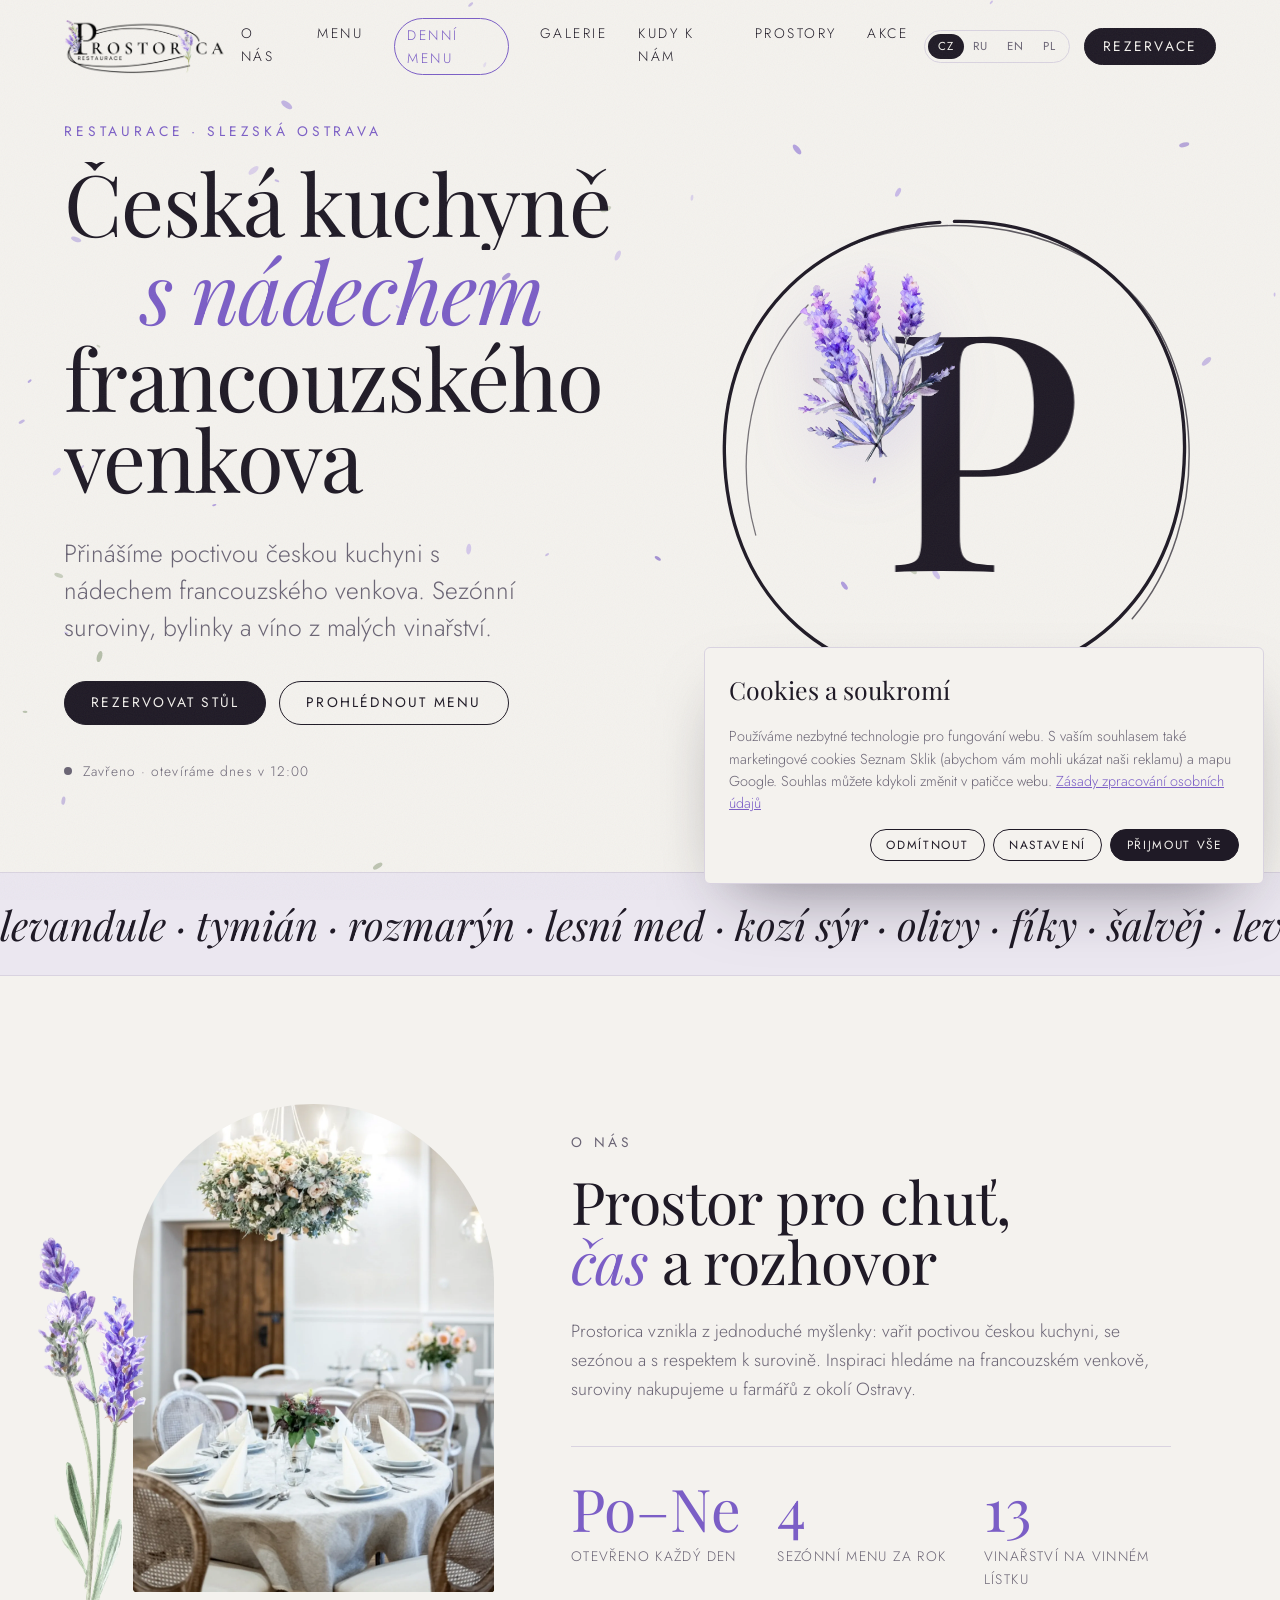
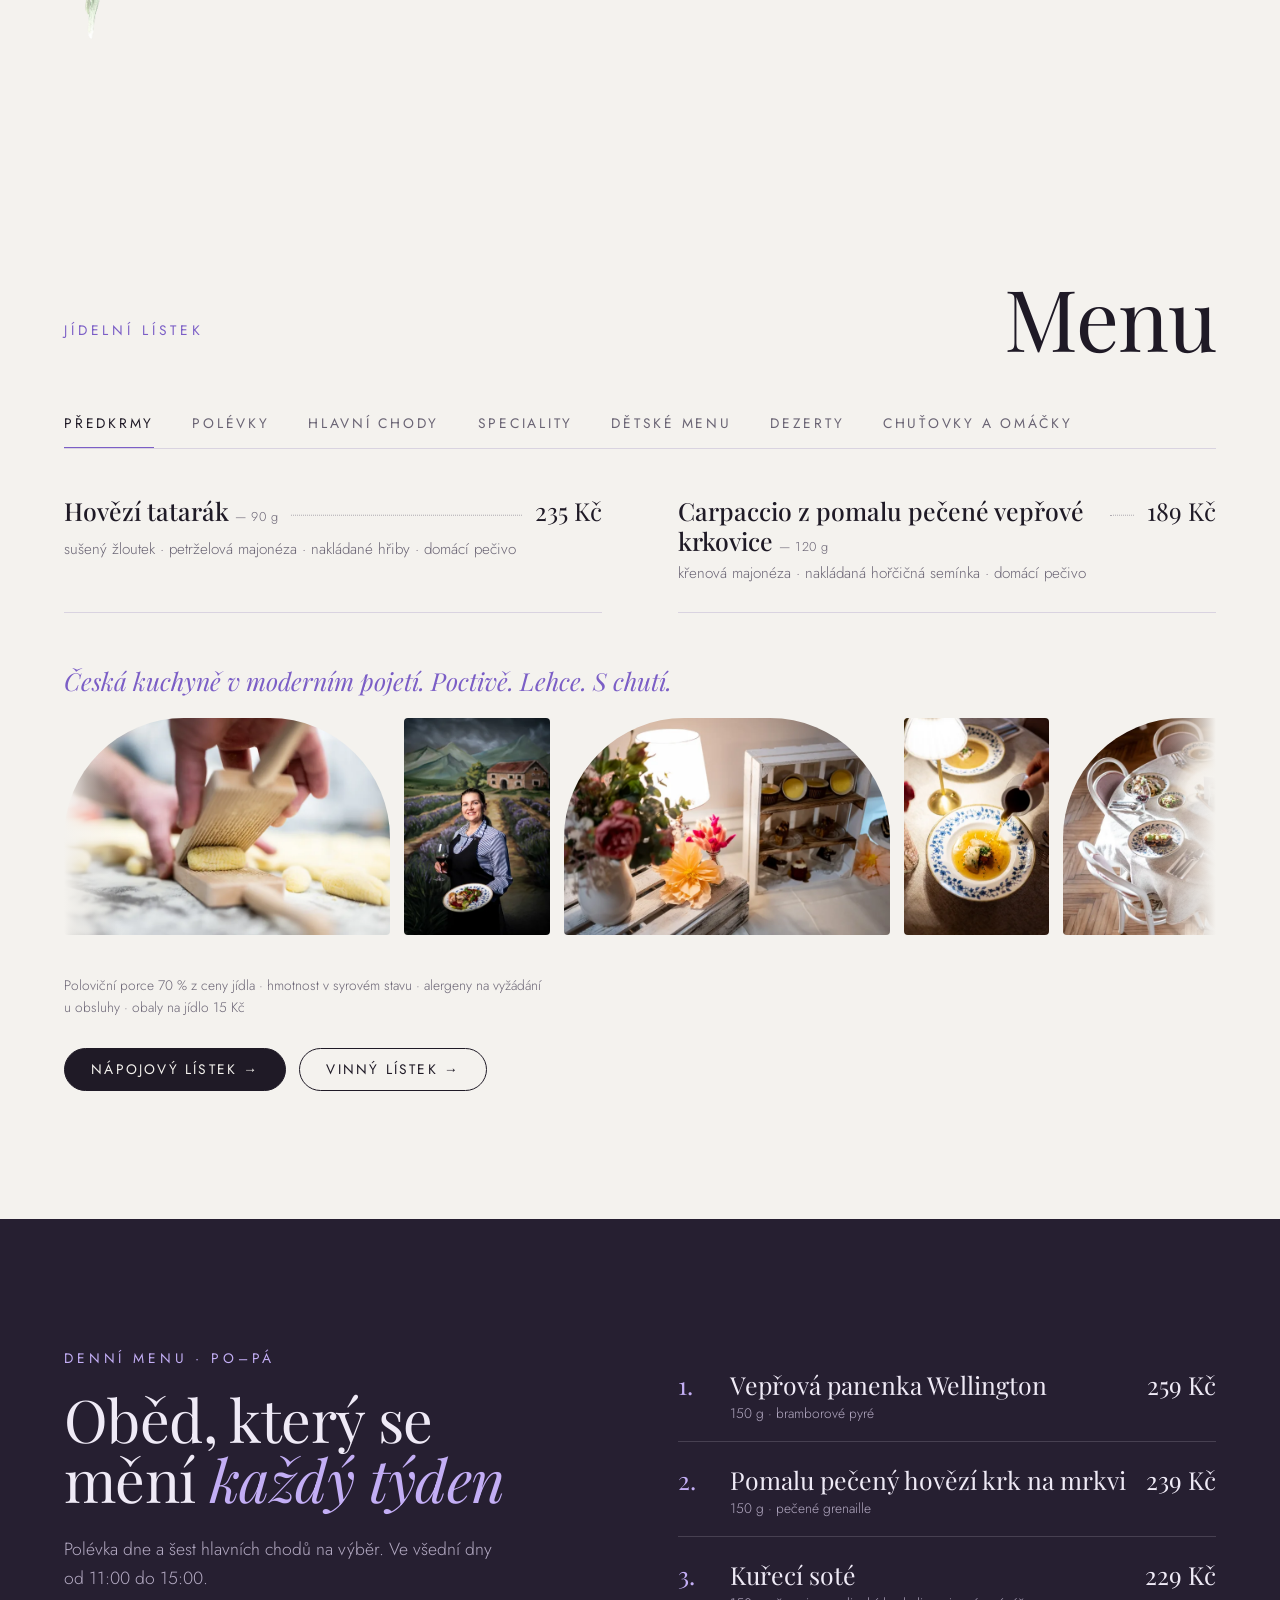
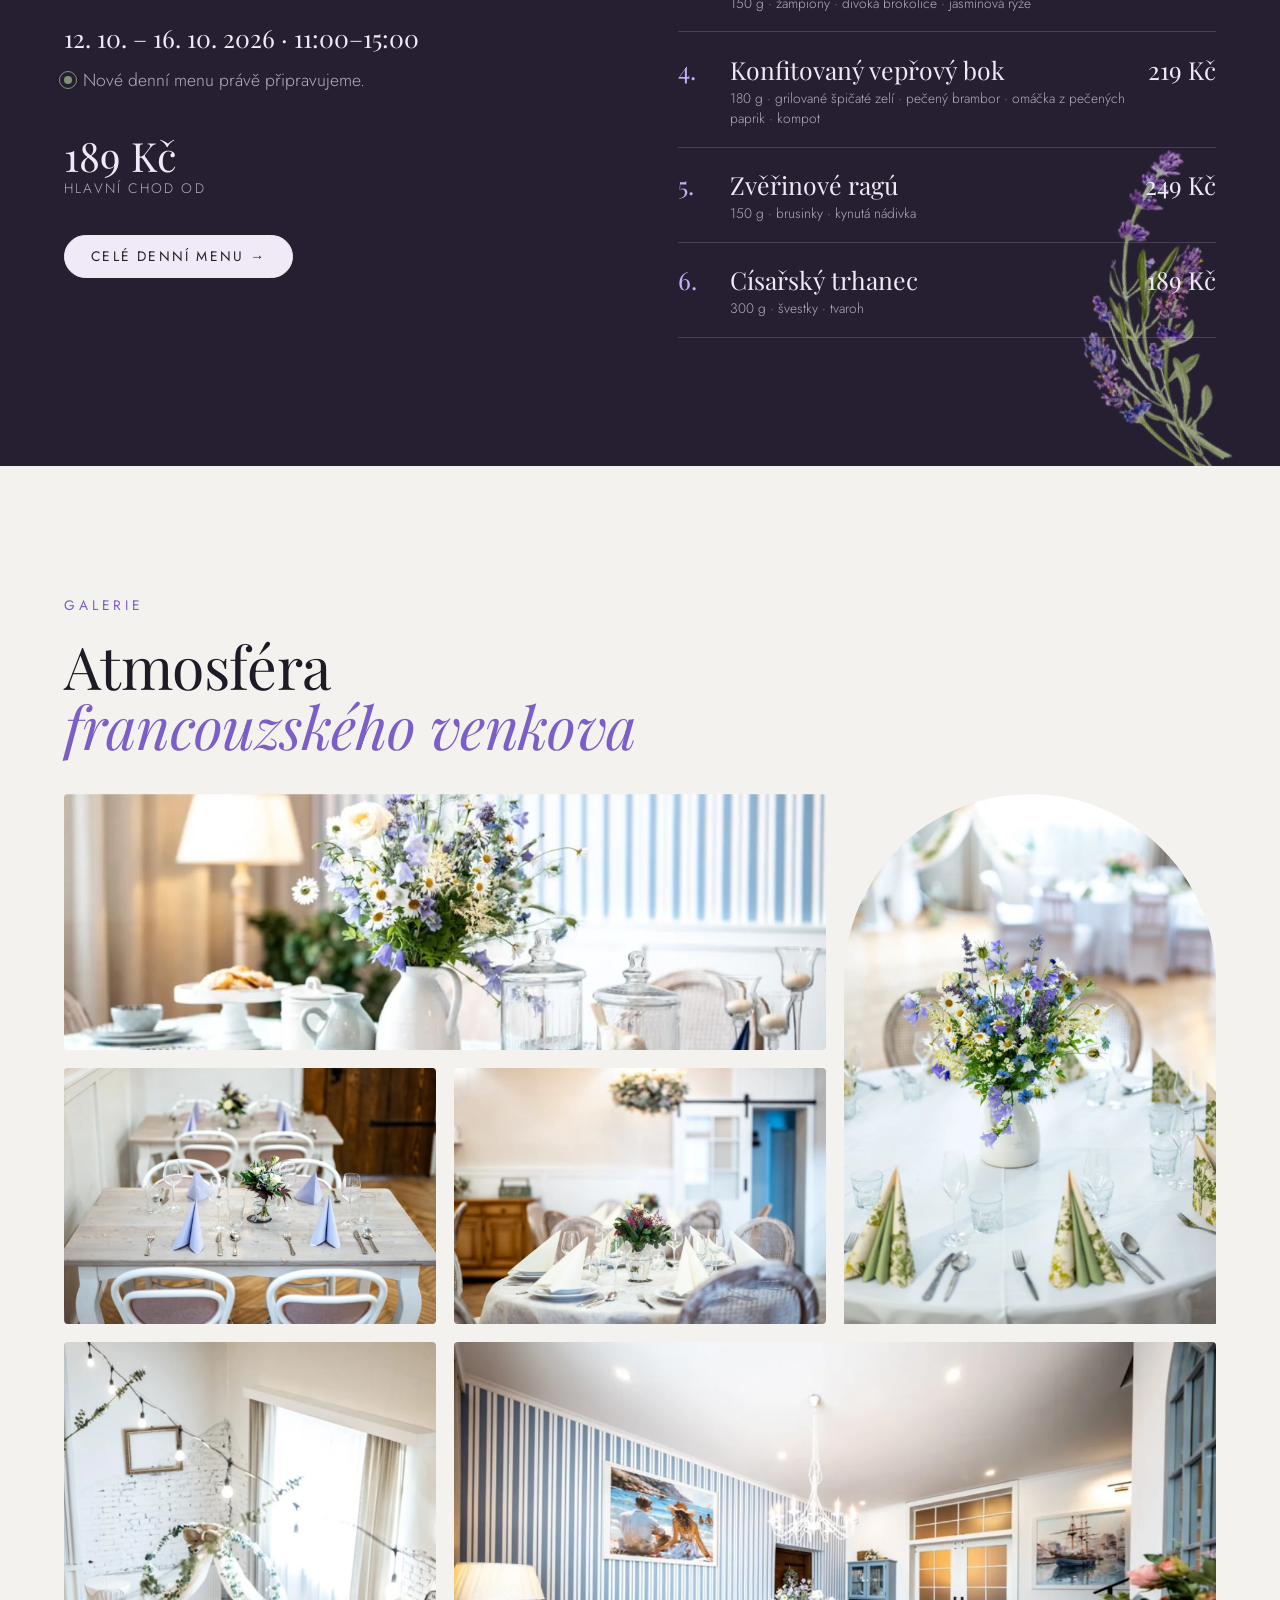
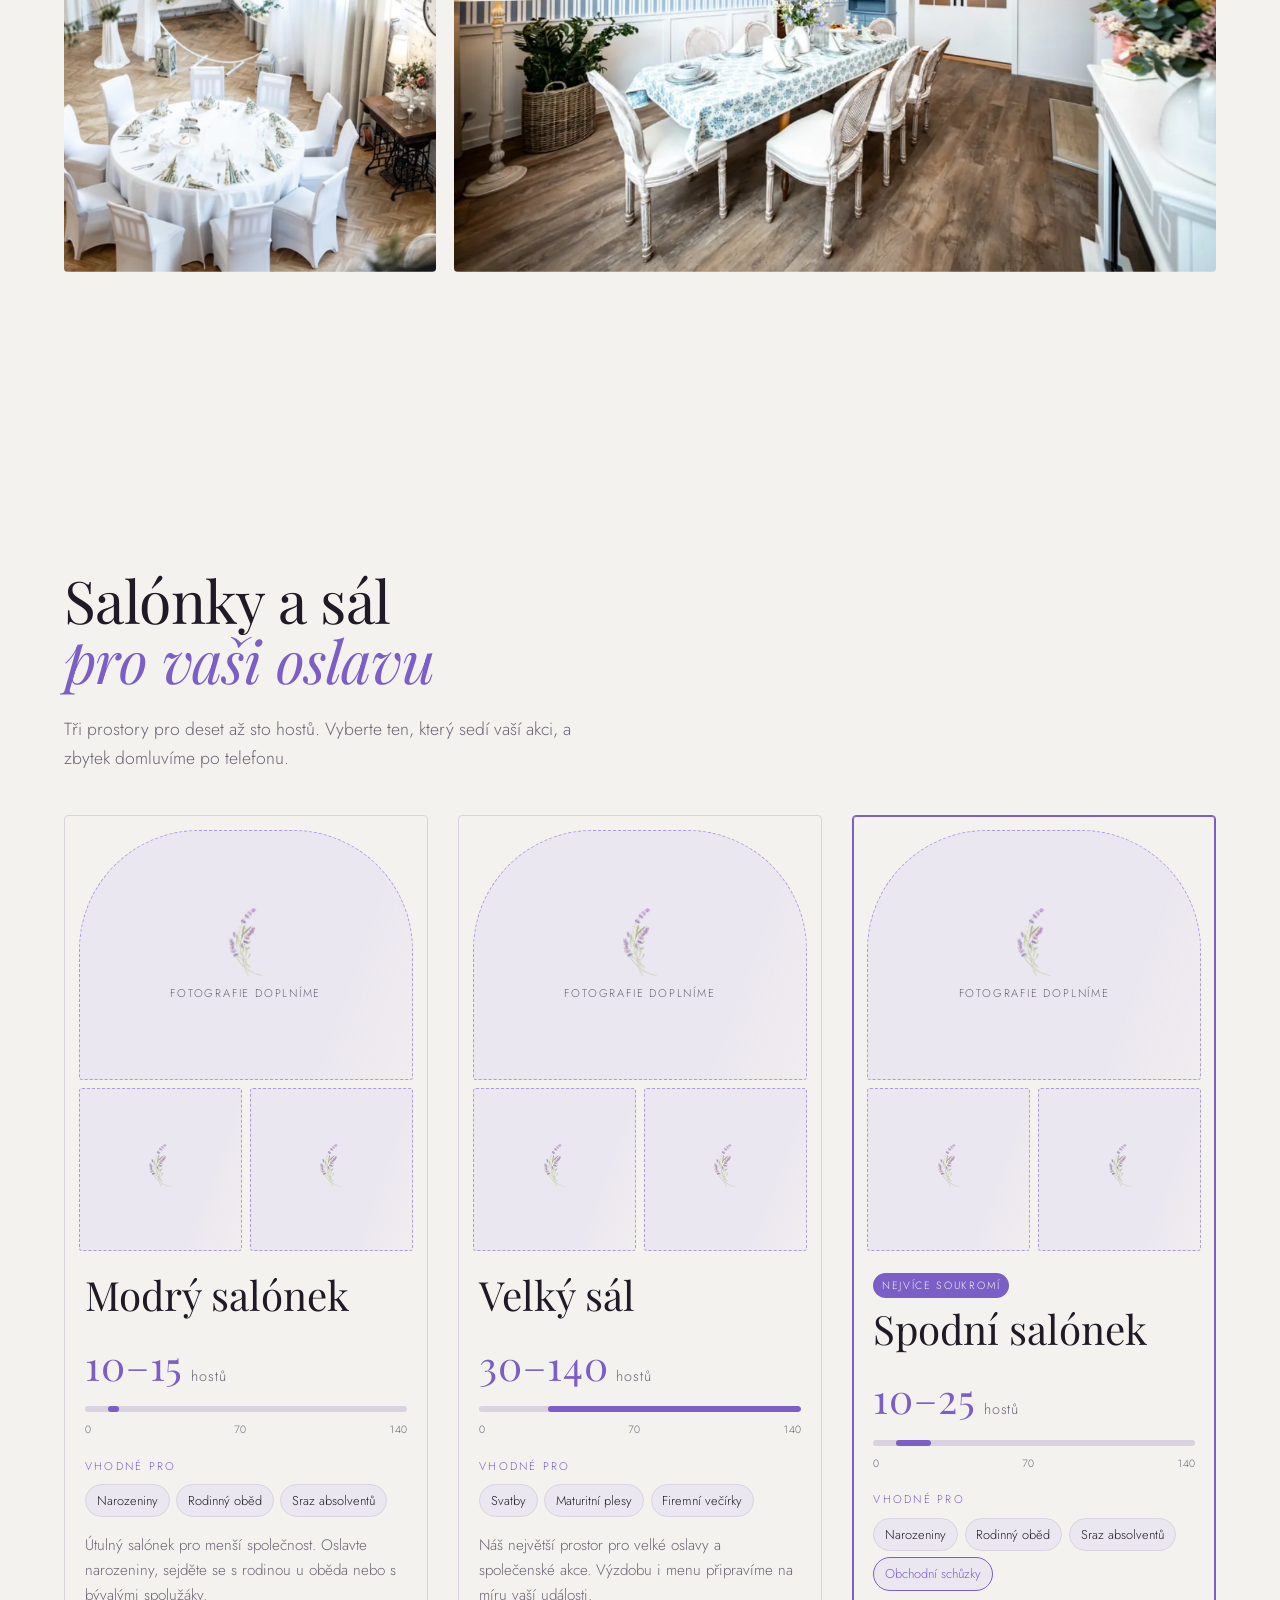
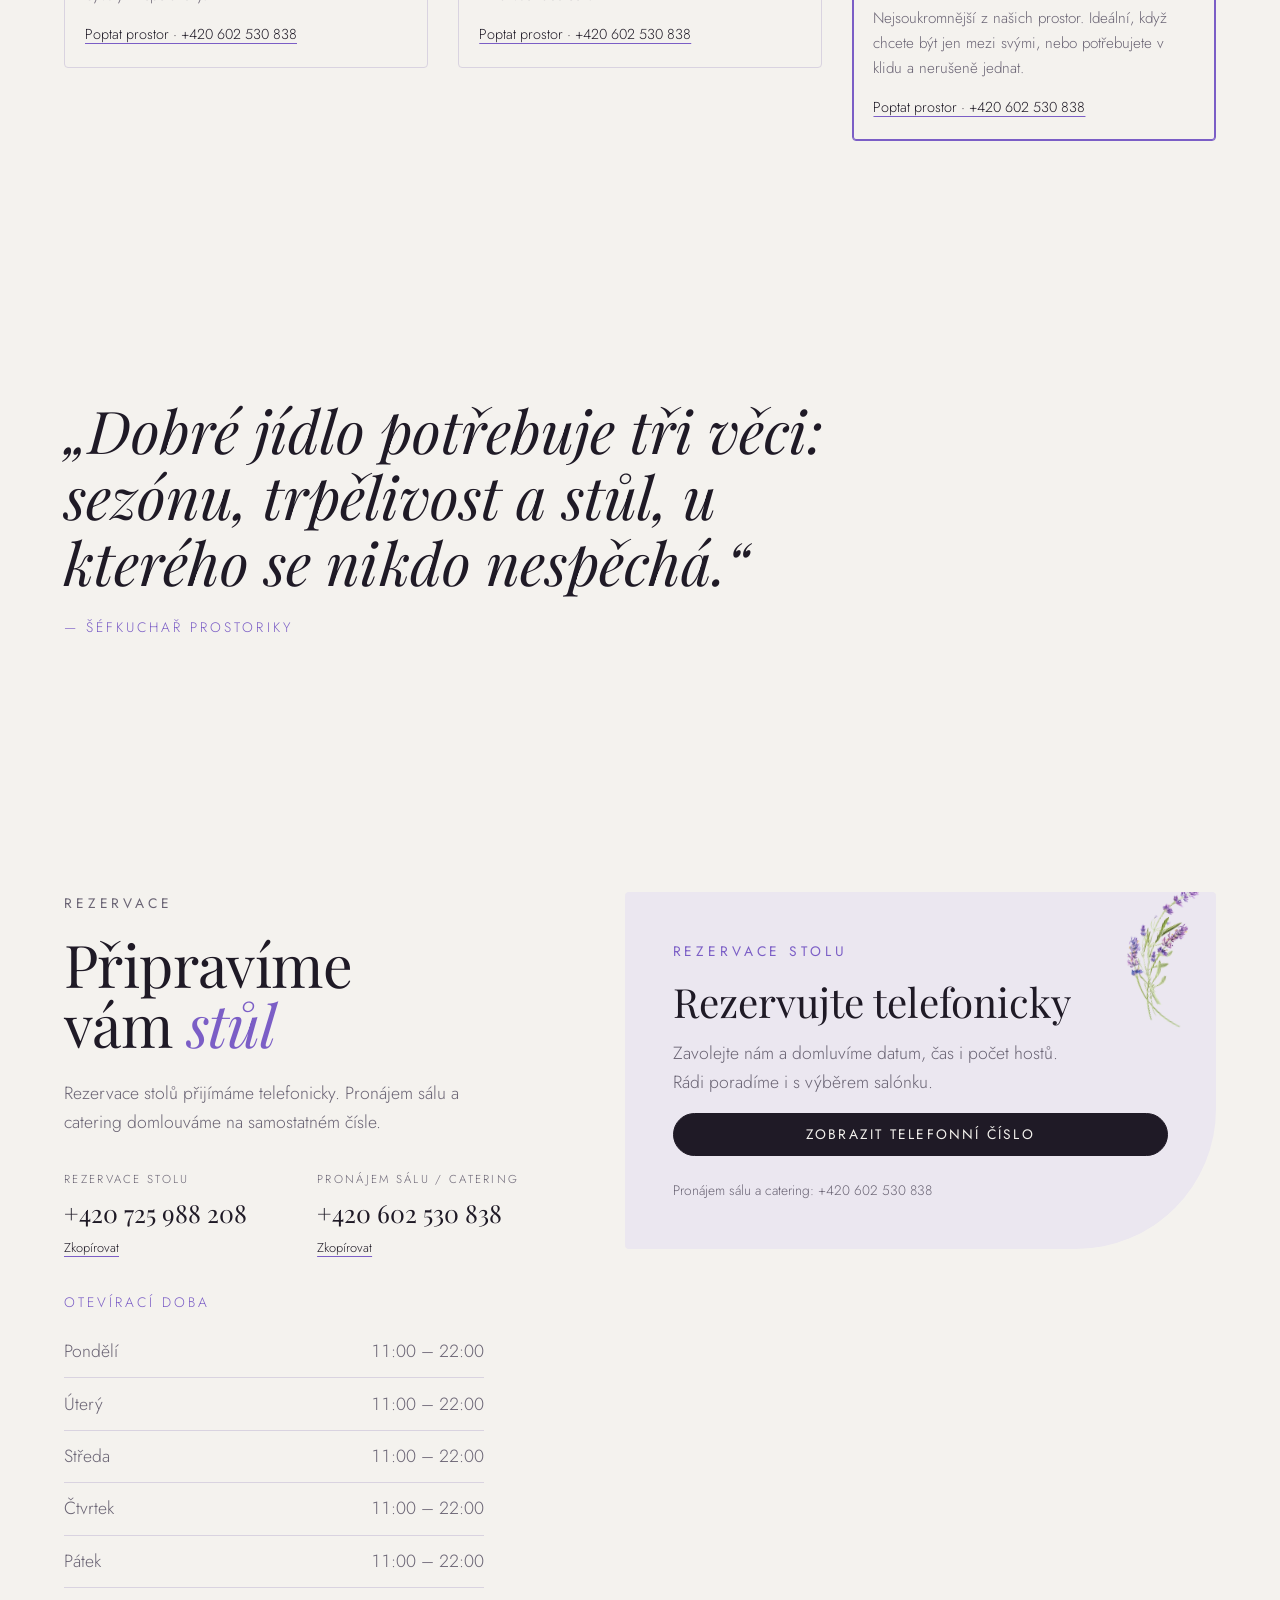
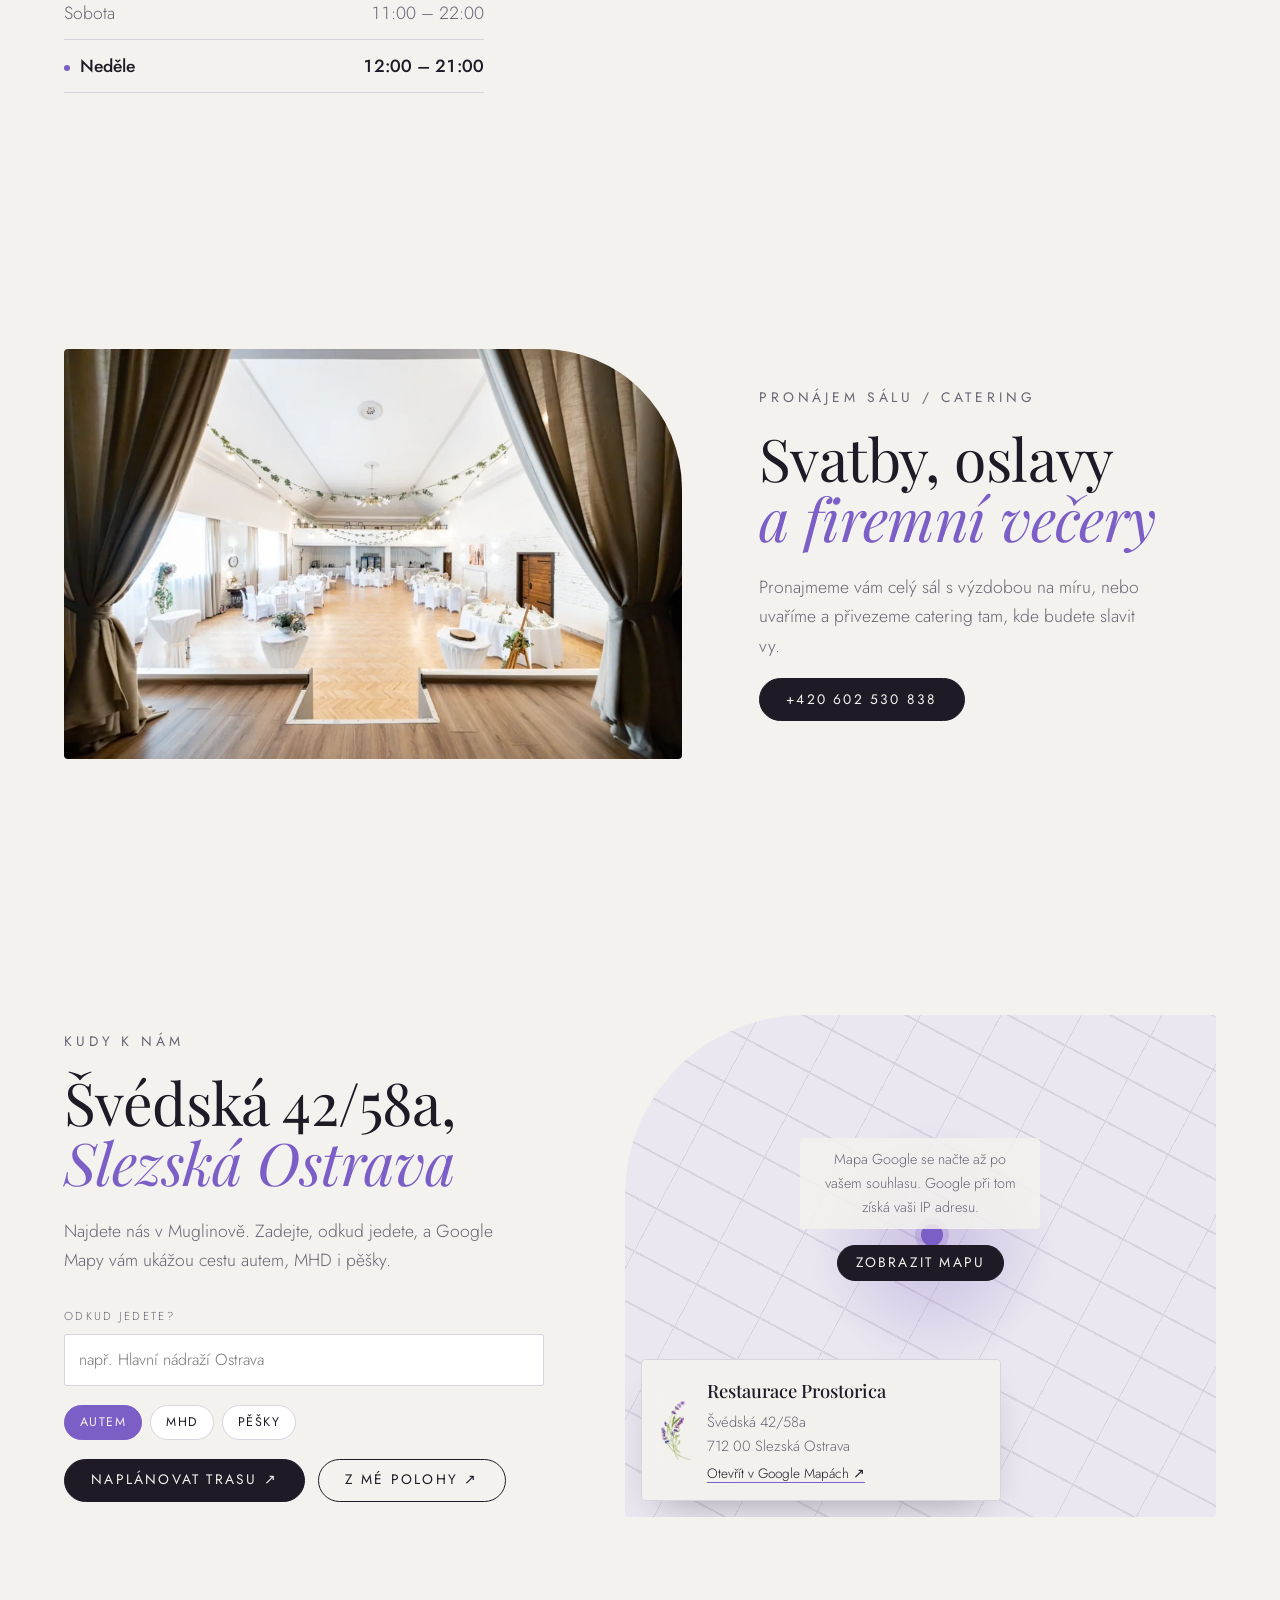
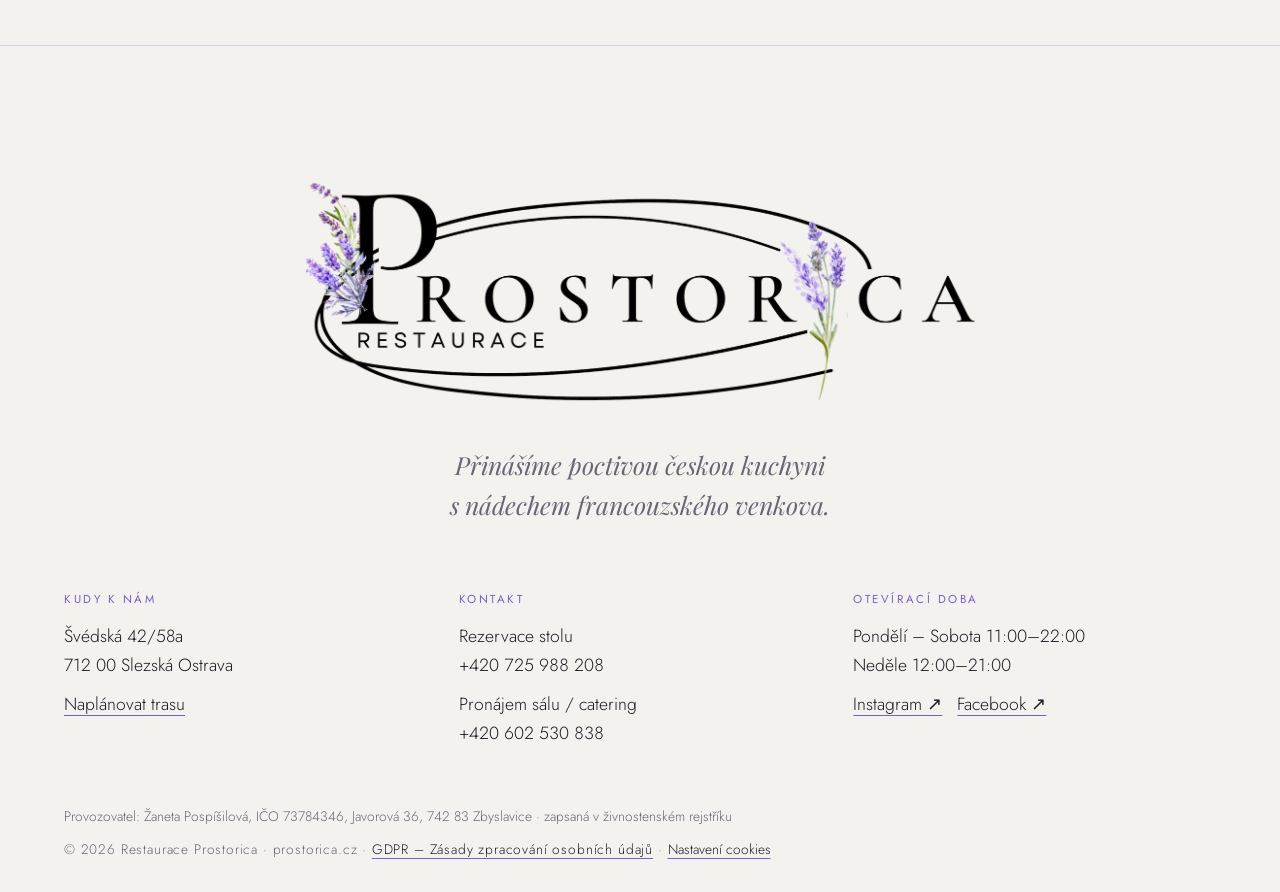
==== index.html @ 48507f7c "Menu photo strip: replace the old dish photos with the new photo shoot (first 5) Co-Authored-By: Cla" ====
<!doctype html>
<html lang="cs">
<head>
<meta charset="utf-8">
<meta name="viewport" content="width=device-width, initial-scale=1, viewport-fit=cover">
<title>Prostorica Restaurace</title>
<meta name="description" content="Restaurace Prostorica, Slezská Ostrava. Poctivá česká kuchyně s nádechem francouzského venkova. Rezervace: +420 725 988 208.">
<link rel="stylesheet" href="css/fonts.css">
<link rel="stylesheet" href="css/style.css">
</head>
<body>
<!--CONTENT-START-->
<div class="grain" aria-hidden="true"></div>

<header class="nav" id="nav">
  <a class="nav__brand" href="#top" aria-label="Prostorica — nahoru">
    <img class="logo logo--ink" src="assets/logo-480.webp" srcset="assets/logo-480.webp 480w, assets/logo.webp 1400w" sizes="(max-width: 760px) 120px, 170px" width="1400" height="471" alt="Prostorica restaurace"><img class="logo logo--light" src="assets/logo-light-480.webp" srcset="assets/logo-light-480.webp 480w, assets/logo-light.webp 1400w" sizes="(max-width: 760px) 120px, 170px" width="1400" height="471" alt="" aria-hidden="true">
  </a>
  <nav class="nav__links" id="navLinks" aria-label="Hlavní navigace">
    <a href="#o-nas" data-i18n="nav.about">O nás</a>
    <a href="#menu" data-i18n="nav.menu">Menu</a>
    <a href="denni-menu.html" class="nav__pill" data-i18n="nav.lunch">Denní menu</a>
    <a href="#galerie" data-i18n="nav.gallery">Galerie</a>
    <a href="#kudy" data-i18n="nav.where">Kudy k nám</a>
    <a href="#prostory" data-i18n="nav.rooms">Prostory</a>
    <a href="akce.html" data-i18n="nav.events">Akce</a>
  </nav>
  <div class="nav__tools">
    <div class="lang" role="group" aria-label="Jazyk">
      <button type="button" class="lang__btn is-active" data-lang="cs">CZ</button>
      <button type="button" class="lang__btn" data-lang="ru">RU</button>
      <button type="button" class="lang__btn" data-lang="en">EN</button>
      <button type="button" class="lang__btn" data-lang="pl">PL</button>
    </div>
    <a class="btn btn--small" href="#rezervace" data-i18n="nav.book">Rezervace</a>
    <button type="button" class="burger" id="burger" aria-label="Menu" aria-expanded="false" aria-controls="navLinks"><span></span><span></span></button>
  </div>
</header>

<main id="top">
  <!-- HERO -->
  <section class="hero">
    <canvas class="hero__petals" id="petals" aria-hidden="true"></canvas>
    <div class="hero__text">
      <p class="eyebrow load" style="--d:.1s" data-i18n="hero.eyebrow">Restaurace · Slezská Ostrava</p>
      <h1 class="hero__title">
        <span class="line"><span class="load" style="--d:.2s" data-i18n="hero.t1">Česká kuchyně</span></span>
        <span class="line"><em class="load" style="--d:.35s" data-i18n="hero.t2">s nádechem</em></span>
        <span class="line"><span class="load" style="--d:.5s" data-i18n="hero.t3">francouzského venkova</span></span>
      </h1>
      <p class="hero__lead load" style="--d:.7s" data-i18n="hero.lead">Přinášíme poctivou českou kuchyni s nádechem francouzského venkova. Sezónní suroviny, bylinky a víno z malých vinařství.</p>
      <div class="hero__cta load" style="--d:.85s">
        <a class="btn magnetic" href="#rezervace"><span data-i18n="hero.book">Rezervovat stůl</span></a>
        <a class="btn btn--ghost magnetic" href="#menu"><span data-i18n="hero.menu">Prohlédnout menu</span></a>
      </div>
      <p class="hero__status load" style="--d:1s"><span class="dot" id="statusDot"></span><span id="statusText">Dnes otevřeno</span></p>
    </div>

    <div class="hero__mark" id="heroMark" aria-hidden="true">
      <svg class="ring" viewBox="0 0 500 500">
        <path class="ring__a" d="M250 30 C 380 28, 472 120, 470 250 C 468 380, 380 470, 250 470 C 120 470, 32 382, 30 252 C 28 130, 112 40, 236 31"/>
        <path class="ring__b" d="M120 70 C 190 20, 330 18, 410 90 C 490 160, 498 320, 420 410"/>
        <path class="ring__c" d="M60 330 C 40 260, 52 170, 110 110"/>
      </svg>
      <div class="mark__p">P</div>
      <img class="mark__bouquet sway" src="assets/bouquet.webp" alt="" width="574" height="728">
    </div>
  </section>

  <!-- MARQUEE -->
  <div class="marquee" aria-hidden="true">
    <div class="marquee__track">
      <span data-i18n="marquee">levandule · tymián · rozmarýn · lesní med · kozí sýr · olivy · fíky · šalvěj ·&nbsp;</span>
      <span data-i18n="marquee">levandule · tymián · rozmarýn · lesní med · kozí sýr · olivy · fíky · šalvěj ·&nbsp;</span>
    </div>
  </div>

  <!-- ABOUT -->
  <section class="about section" id="o-nas">
    <div class="about__art">
      <figure class="arch photo-reveal">
        <img src="assets/photos/lustr.webp" alt="Prostřený kulatý stůl pod květinovým lustrem" width="1276" height="1726" loading="lazy" data-lb="0">
      </figure>
      <img class="about__stem sway sway--slow" src="assets/stem.webp" alt="" width="267" height="963">
    </div>
    <div class="about__text">
      <p class="eyebrow reveal" data-i18n="about.eyebrow">O nás</p>
      <h2 class="h2 reveal" data-i18n="about.title">Prostor pro chuť, <em>čas</em> a rozhovor</h2>
      <p class="reveal" data-i18n="about.p1">Prostorica vznikla z jednoduché myšlenky: vařit poctivou českou kuchyni, se sezónou a s respektem k surovině. Inspiraci hledáme na francouzském venkově, suroviny nakupujeme u farmářů z okolí Ostravy.</p>
      <dl class="facts reveal">
        <div><dt class="facts__word" data-i18n="about.f1v">Po–Ne</dt><dd data-i18n="about.f1">otevřeno každý den</dd></div>
        <div><dt class="count" data-to="4">4</dt><dd data-i18n="about.f2">sezónní menu za rok</dd></div>
        <div><dt class="count" data-to="13">13</dt><dd data-i18n="about.f3">vinařství na vinném lístku</dd></div>
      </dl>
    </div>
  </section>

  <!-- MENU -->
  <section class="menu section" id="menu">
    <div class="menu__head">
      <p class="eyebrow reveal" data-i18n="menu.eyebrow">Jídelní lístek</p>
      <h2 class="h2 reveal" data-i18n="menu.title">Menu</h2>
    </div>
    <div class="tabs reveal" role="tablist" id="tabs">
      <span class="tabs__ink" id="tabsInk" aria-hidden="true"></span>
    </div>
    <div class="menu__list" id="menuList" role="tabpanel"></div>
    <p class="dishes__label" data-i18n="dishes.label">Česká kuchyně v moderním pojetí. Poctivě. Lehce. S chutí.</p>
    <div class="dishes" aria-label="Z naší kuchyně">
      <div class="dishes__track" id="dishTrack">
        <img src="assets/photos/gnocchi.webp" alt="Ruční tvarování domácích gnocchi" width="780" height="520" loading="lazy">
        <img src="assets/photos/kucharka-vino.webp" alt="Kuchařka s talířem a sklenkou červeného vína před malbou levandulového pole" width="347" height="520" loading="lazy">
        <img src="assets/photos/dezerty.webp" alt="Dezerty v dřevěné bedýnce s květinami" width="780" height="520" loading="lazy">
        <img src="assets/photos/ravioli-vyvar.webp" alt="Ravioli přelévané vývarem na talíři s modrým vzorem" width="347" height="520" loading="lazy">
        <img src="assets/photos/stul-menu.webp" alt="Kulatý stůl prostřený několika chody" width="780" height="520" loading="lazy">
      </div>
    </div>
    <p class="menu__note" data-i18n="menu.note">Poloviční porce 70 % z ceny jídla · hmotnost v syrovém stavu · alergeny na vyžádání u obsluhy · obaly na jídlo 15 Kč</p>
    <div class="menu__more">
      <a class="btn magnetic" href="napoje.html#napoje"><span data-i18n="menu.drinks">Nápojový lístek →</span></a>
      <a class="btn btn--ghost magnetic" href="napoje.html#vina"><span data-i18n="menu.wine">Vinný lístek →</span></a>
    </div>
  </section>

  <!-- WEEKLY LUNCH -->
  <section class="tasting lunch" id="denni-menu">
    <img class="tasting__sprig sway" src="assets/sprig-small.webp" alt="" width="145" height="288">
    <div class="tasting__inner section">
      <div class="tasting__intro">
        <p class="eyebrow reveal" data-i18n="lunch.eyebrow">Denní menu · Po–Pá</p>
        <h2 class="h2 reveal" data-i18n="lunch.title">Oběd, který se mění <em>každý týden</em></h2>
        <p class="reveal" data-i18n="lunch.lead">Polévka dne a šest hlavních chodů na výběr. Ve všední dny od 11:00 do 15:00.</p>
        <p class="lunch__week reveal" id="lunchWeek"></p>
        <p class="lunch__status reveal"><span class="dot"></span><span id="lunchStatus"></span></p>
        <div class="price reveal">
          <div><span class="price__num" id="lunchFrom"></span><span class="price__lbl" data-i18n="lunch.from">hlavní chod od</span></div>
        </div>
        <a class="btn btn--light magnetic reveal" href="denni-menu.html"><span data-i18n="lunch.cta">Celé denní menu →</span></a>
      </div>
      <ol class="lunch__list" id="lunchList"></ol>
    </div>
  </section>

  <!-- GALLERY -->
  <section class="gallery section" id="galerie">
    <div class="gallery__head">
      <p class="eyebrow reveal" data-i18n="gallery.eyebrow">Galerie</p>
      <h2 class="h2 reveal" data-i18n="gallery.title">Atmosféra <em>francouzského venkova</em></h2>
    </div>
    <div class="gallery__grid">
      <figure class="g g--wide photo-reveal"><img src="assets/photos/stul-kvetiny.webp" alt="Stůl s lučními květinami a lampou" width="1222" height="810" loading="lazy" data-lb="1"><figcaption data-i18n="gallery.c1">Luční květiny na každém stole</figcaption></figure>
      <figure class="g g--tall photo-reveal"><img src="assets/photos/kytice.webp" alt="Kytice na kulatém stole" width="1152" height="1724" loading="lazy" data-lb="2"><figcaption data-i18n="gallery.c2">Slavnostní tabule</figcaption></figure>
      <figure class="g photo-reveal"><img src="assets/photos/stul-levandule.webp" alt="Dřevěný stůl s levandulovými ubrousky" width="1222" height="810" loading="lazy" data-lb="3"><figcaption data-i18n="gallery.c3">Levandulové ubrousky</figcaption></figure>
      <figure class="g photo-reveal"><img src="assets/photos/salonek.webp" alt="Salónek s prostřenými stoly" width="1222" height="810" loading="lazy" data-lb="4"><figcaption data-i18n="gallery.c4">Salónek</figcaption></figure>
      <figure class="g g--tall photo-reveal"><img src="assets/photos/sal-kulaty.webp" alt="Sál s kulatým stolem a květinovým věncem" width="1156" height="1480" loading="lazy" data-lb="5"><figcaption data-i18n="gallery.c5">Sál pro oslavy</figcaption></figure>
      <figure class="g g--wide photo-reveal"><img src="assets/photos/dlouhy-stul.webp" alt="Dlouhý stůl v pruhované místnosti" width="1222" height="810" loading="lazy" data-lb="6"><figcaption data-i18n="gallery.c6">Dlouhý stůl pro rodinná setkání</figcaption></figure>
    </div>
  </section>

  <!-- ROOMS -->
  <section class="rooms section" id="prostory">
    <div class="rooms__head">
      <p class="eyebrow reveal" data-i18n="rooms.eyebrow">Prostory</p>
      <h2 class="h2 reveal" data-i18n="rooms.title">Salónky a sál <em>pro vaši oslavu</em></h2>
      <p class="reveal" data-i18n="rooms.lead">Tři prostory pro deset až sto hostů. Vyberte ten, který sedí vaší akci, a zbytek domluvíme po telefonu.</p>
    </div>
    <div class="rooms__grid" id="roomsGrid"></div>
  </section>

  <!-- QUOTE -->
  <section class="quote section">
    <blockquote class="reveal">
      <p data-i18n="quote.text">„Dobré jídlo potřebuje tři věci: sezónu, trpělivost a stůl, u kterého se nikdo nespěchá.“</p>
      <footer data-i18n="quote.by">— šéfkuchař Prostoriky</footer>
    </blockquote>
  </section>

  <!-- RESERVATION -->
  <section class="book section" id="rezervace">
    <div class="book__info">
      <p class="eyebrow reveal" data-i18n="book.eyebrow">Rezervace</p>
      <h2 class="h2 reveal" data-i18n="book.title">Připravíme vám <em>stůl</em></h2>
      <p class="reveal" data-i18n="book.lead">Rezervace stolů přijímáme telefonicky. Pronájem sálu a catering domlouváme na samostatném čísle.</p>
      <div class="phones reveal">
        <div class="phone">
          <span class="phone__lbl" data-i18n="book.telBook">Rezervace stolu</span>
          <a class="phone__num" href="tel:+420725988208">+420 725 988 208</a>
          <button type="button" class="link copy-btn" data-copy="+420 725 988 208" data-i18n="foot.copy">Zkopírovat</button>
        </div>
        <div class="phone">
          <span class="phone__lbl" data-i18n="book.telCater">Pronájem sálu / catering</span>
          <a class="phone__num" href="tel:+420602530838">+420 602 530 838</a>
          <button type="button" class="link copy-btn" data-copy="+420 602 530 838" data-i18n="foot.copy">Zkopírovat</button>
        </div>
      </div>
      <table class="hours reveal" id="hours">
        <caption data-i18n="book.hours">Otevírací doba</caption>
        <tbody></tbody>
      </table>
    </div>

    <div class="form callcard reveal" id="callCard">
      <img class="callcard__sprig" src="assets/sprig-small.webp" alt="" width="145" height="288">
      <p class="eyebrow" data-i18n="call.eyebrow">Rezervace stolu</p>
      <h3 class="callcard__title" data-i18n="call.title">Rezervujte telefonicky</h3>
      <p class="callcard__lead" data-i18n="call.lead">Zavolejte nám a domluvíme datum, čas i počet hostů. Rádi poradíme i s výběrem salónku.</p>
      <button type="button" class="btn btn--wide magnetic" id="callReveal" aria-expanded="false" aria-controls="callNumber"><span data-i18n="call.show">Zobrazit telefonní číslo</span></button>
      <div class="callcard__number" id="callNumber" hidden>
        <a class="callcard__tel" href="tel:+420725988208">+420 725 988 208</a>
        <div class="callcard__actions">
          <a class="btn" href="tel:+420725988208"><span data-i18n="call.dial">Zavolat</span></a>
          <button type="button" class="btn btn--ghost copy-btn" data-copy="+420 725 988 208" data-i18n="foot.copy">Zkopírovat</button>
        </div>
      </div>
      <p class="callcard__note" data-i18n="call.note">Pronájem sálu a catering: +420 602 530 838</p>
    </div>
  </section>
</main>

<!-- HALL / CATERING -->
<section class="hall section" id="sal">
  <figure class="hall__photo" id="hallPhoto">
    <img src="assets/photos/sal-zavesy.webp" alt="Velký sál za odhrnutými závěsy" width="1222" height="810" loading="lazy" data-lb="7">
    <span class="curtain curtain--l" aria-hidden="true"></span><span class="curtain curtain--r" aria-hidden="true"></span>
  </figure>
  <div class="hall__text">
    <p class="eyebrow reveal" data-i18n="hall.eyebrow">Pronájem sálu / catering</p>
    <h2 class="h2 reveal" data-i18n="hall.title">Svatby, oslavy <em>a firemní večery</em></h2>
    <p class="reveal" data-i18n="hall.lead">Pronajmeme vám celý sál s výzdobou na míru, nebo uvaříme a přivezeme catering tam, kde budete slavit vy.</p>
    <a class="btn magnetic reveal" href="tel:+420602530838"><span>+420 602 530 838</span></a>
  </div>
</section>

<!-- LOCATION -->
<section class="where section" id="kudy">
  <div class="where__text">
    <p class="eyebrow reveal" data-i18n="where.eyebrow">Kudy k nám</p>
    <h2 class="h2 reveal" data-i18n="where.title">Švédská 42/58a, <em>Slezská Ostrava</em></h2>
    <p class="reveal" data-i18n="where.lead">Najdete nás v Muglinově. Zadejte, odkud jedete, a Google Mapy vám ukážou cestu autem, MHD i pěšky.</p>
    <form class="route reveal" id="routeForm">
      <label class="field">
        <span data-i18n="where.from">Odkud jedete?</span>
        <input type="text" id="r-from" name="from" autocomplete="street-address" data-i18n-ph="where.fromPh" placeholder="např. Hlavní nádraží Ostrava">
      </label>
      <div class="route__modes" role="radiogroup" id="routeModes">
        <button type="button" class="mode" role="radio" aria-checked="true" data-mode="driving" data-i18n="where.car">Autem</button>
        <button type="button" class="mode" role="radio" aria-checked="false" data-mode="transit" data-i18n="where.transit">MHD</button>
        <button type="button" class="mode" role="radio" aria-checked="false" data-mode="walking" data-i18n="where.walk">Pěšky</button>
      </div>
      <div class="route__actions">
        <a class="btn magnetic" id="routeBtn" href="https://www.google.com/maps/dir/?api=1&amp;destination=%C5%A0v%C3%A9dsk%C3%A1%2042%2F58a%2C%20712%2000%20Slezsk%C3%A1%20Ostrava&amp;travelmode=driving" target="_blank" rel="noopener"><span data-i18n="where.go">Naplánovat trasu ↗</span></a>
        <a class="btn btn--ghost" id="routeHere" href="https://www.google.com/maps/dir/?api=1&amp;destination=%C5%A0v%C3%A9dsk%C3%A1%2042%2F58a%2C%20712%2000%20Slezsk%C3%A1%20Ostrava&amp;travelmode=driving" target="_blank" rel="noopener"><span data-i18n="where.here">Z mé polohy ↗</span></a>
      </div>
    </form>
  </div>
  <div class="where__map reveal">
    <!--MAP-EMBED-START-->
    <div class="where__gate" id="mapGate">
      <p data-i18n="where.mapNote">Mapa Google se načte až po vašem souhlasu. Google při tom získá vaši IP adresu.</p>
      <button type="button" class="btn btn--small" id="mapLoad"><span data-i18n="where.mapBtn">Zobrazit mapu</span></button>
    </div>
    <!--MAP-EMBED-END-->
    <div class="where__card">
      <img src="assets/sprig-small.webp" alt="" width="145" height="288">
      <div>
        <strong>Restaurace Prostorica</strong>
        <span>Švédská 42/58a<br>712 00 Slezská Ostrava</span>
        <a class="link" href="https://www.google.com/maps/search/?api=1&amp;query=Restaurace%20Prostorica%2C%20%C5%A0v%C3%A9dsk%C3%A1%2042%2F58a%2C%20Slezsk%C3%A1%20Ostrava" target="_blank" rel="noopener" data-i18n="foot.map">Otevřít v Google Mapách ↗</a>
      </div>
    </div>
  </div>
</section>

<!-- FOOTER -->
<footer class="foot" id="kontakt">
  <div class="foot__logo reveal">
    <img class="logo logo--ink" src="assets/logo-480.webp" srcset="assets/logo-480.webp 480w, assets/logo.webp 1400w" sizes="(max-width: 760px) 90vw, 680px" width="1400" height="471" alt="Prostorica restaurace"><img class="logo logo--light" src="assets/logo-light-480.webp" srcset="assets/logo-light-480.webp 480w, assets/logo-light.webp 1400w" sizes="(max-width: 760px) 90vw, 680px" width="1400" height="471" alt="" aria-hidden="true">
  </div>
  <p class="foot__tagline" data-i18n="foot.tagline">Přinášíme poctivou českou kuchyni s nádechem francouzského venkova.</p>
  <div class="foot__cols">
    <div>
      <h3 data-i18n="foot.addr">Kudy k nám</h3>
      <p>Švédská 42/58a<br>712 00 Slezská Ostrava</p>
      <a class="link" href="#kudy" data-i18n="foot.route">Naplánovat trasu</a>
    </div>
    <div>
      <h3 data-i18n="foot.contact">Kontakt</h3>
      <p><span data-i18n="foot.telBook">Rezervace stolu</span><br><a class="foot__tel" href="tel:+420725988208">+420 725 988 208</a></p>
      <p><span data-i18n="foot.telCater">Pronájem sálu / catering</span><br><a class="foot__tel" href="tel:+420602530838">+420 602 530 838</a></p>
    </div>
    <div>
      <h3 data-i18n="foot.hours">Otevírací doba</h3>
      <p><span data-i18n="foot.monsat">Pondělí – Sobota</span> 11:00–22:00<br><span data-i18n="foot.sun">Neděle</span> 12:00–21:00</p>
      <p><a class="link" href="https://www.instagram.com/prostoricaostrava/" target="_blank" rel="noopener">Instagram ↗</a> &nbsp; <a class="link" href="https://www.facebook.com/share/1Hs7WHj2ds/" target="_blank" rel="noopener">Facebook ↗</a></p>
    </div>
  </div>
  <p class="foot__op"><span data-i18n="foot.op">Provozovatel</span>: Žaneta Pospíšilová, IČO 73784346, Javorová 36, 742 83 Zbyslavice · <span data-i18n="foot.reg">zapsaná v živnostenském rejstříku</span></p>
  <p class="foot__copy">© 2026 Restaurace Prostorica · prostorica.cz · <a class="link" href="gdpr.html" data-i18n="foot.gdpr">GDPR – Zásady zpracování osobních údajů</a> · <button type="button" class="link" data-cookie-settings data-i18n="foot.cookies">Nastavení cookies</button></p>
</footer>
<div class="lb" id="lightbox" hidden role="dialog" aria-modal="true" aria-label="Fotografie">
  <button type="button" class="lb__btn lb__close" id="lbClose" aria-label="Zavřít">×</button>
  <button type="button" class="lb__btn lb__prev" id="lbPrev" aria-label="Předchozí">‹</button>
  <figure class="lb__fig"><img id="lbImg" alt=""><figcaption id="lbCap"></figcaption></figure>
  <button type="button" class="lb__btn lb__next" id="lbNext" aria-label="Další">›</button>
  <p class="lb__count" id="lbCount"></p>
</div>
<!--CONTENT-END-->
<script src="js/consent.js"></script>
<script src="js/denni-menu-data.js"></script>
<script src="js/prostory-data.js"></script>
<script src="js/main.js"></script>
</body>
</html>
---- css/fonts.css ----
/* Self-hosted Google Fonts (no requests to Google = GDPR-friendly). Licence: SIL Open Font License. */
@font-face {
  font-family: 'Courier Prime';
  font-style: normal;
  font-weight: 400;
  font-display: swap;
  src: url(../assets/fonts/courier-prime-400-latin-ext.woff2) format('woff2');
  unicode-range: U+0100-02BA, U+02BD-02C5, U+02C7-02CC, U+02CE-02D7, U+02DD-02FF, U+0304, U+0308, U+0329, U+1D00-1DBF, U+1E00-1E9F, U+1EF2-1EFF, U+2020, U+20A0-20AB, U+20AD-20C4, U+2113, U+2C60-2C7F, U+A720-A7FF;
}
@font-face {
  font-family: 'Courier Prime';
  font-style: normal;
  font-weight: 400;
  font-display: swap;
  src: url(../assets/fonts/courier-prime-400-latin.woff2) format('woff2');
  unicode-range: U+0000-00FF, U+0131, U+0152-0153, U+02BB-02BC, U+02C6, U+02DA, U+02DC, U+0304, U+0308, U+0329, U+2000-206F, U+20AC, U+2122, U+2191, U+2193, U+2212, U+2215, U+FEFF, U+FFFD;
}
@font-face {
  font-family: 'Courier Prime';
  font-style: normal;
  font-weight: 700;
  font-display: swap;
  src: url(../assets/fonts/courier-prime-700-latin-ext.woff2) format('woff2');
  unicode-range: U+0100-02BA, U+02BD-02C5, U+02C7-02CC, U+02CE-02D7, U+02DD-02FF, U+0304, U+0308, U+0329, U+1D00-1DBF, U+1E00-1E9F, U+1EF2-1EFF, U+2020, U+20A0-20AB, U+20AD-20C4, U+2113, U+2C60-2C7F, U+A720-A7FF;
}
@font-face {
  font-family: 'Courier Prime';
  font-style: normal;
  font-weight: 700;
  font-display: swap;
  src: url(../assets/fonts/courier-prime-700-latin.woff2) format('woff2');
  unicode-range: U+0000-00FF, U+0131, U+0152-0153, U+02BB-02BC, U+02C6, U+02DA, U+02DC, U+0304, U+0308, U+0329, U+2000-206F, U+20AC, U+2122, U+2191, U+2193, U+2212, U+2215, U+FEFF, U+FFFD;
}
@font-face {
  font-family: 'Jost';
  font-style: normal;
  font-weight: 300;
  font-display: swap;
  src: url(../assets/fonts/jost-300-cyrillic.woff2) format('woff2');
  unicode-range: U+0301, U+0400-045F, U+0490-0491, U+04B0-04B1, U+2116;
}
@font-face {
  font-family: 'Jost';
  font-style: normal;
  font-weight: 300;
  font-display: swap;
  src: url(../assets/fonts/jost-300-latin-ext.woff2) format('woff2');
  unicode-range: U+0100-02BA, U+02BD-02C5, U+02C7-02CC, U+02CE-02D7, U+02DD-02FF, U+0304, U+0308, U+0329, U+1D00-1DBF, U+1E00-1E9F, U+1EF2-1EFF, U+2020, U+20A0-20AB, U+20AD-20C4, U+2113, U+2C60-2C7F, U+A720-A7FF;
}
@font-face {
  font-family: 'Jost';
  font-style: normal;
  font-weight: 300;
  font-display: swap;
  src: url(../assets/fonts/jost-300-latin.woff2) format('woff2');
  unicode-range: U+0000-00FF, U+0131, U+0152-0153, U+02BB-02BC, U+02C6, U+02DA, U+02DC, U+0304, U+0308, U+0329, U+2000-206F, U+20AC, U+2122, U+2191, U+2193, U+2212, U+2215, U+FEFF, U+FFFD;
}
@font-face {
  font-family: 'Jost';
  font-style: normal;
  font-weight: 400;
  font-display: swap;
  src: url(../assets/fonts/jost-400-cyrillic.woff2) format('woff2');
  unicode-range: U+0301, U+0400-045F, U+0490-0491, U+04B0-04B1, U+2116;
}
@font-face {
  font-family: 'Jost';
  font-style: normal;
  font-weight: 400;
  font-display: swap;
  src: url(../assets/fonts/jost-400-latin-ext.woff2) format('woff2');
  unicode-range: U+0100-02BA, U+02BD-02C5, U+02C7-02CC, U+02CE-02D7, U+02DD-02FF, U+0304, U+0308, U+0329, U+1D00-1DBF, U+1E00-1E9F, U+1EF2-1EFF, U+2020, U+20A0-20AB, U+20AD-20C4, U+2113, U+2C60-2C7F, U+A720-A7FF;
}
@font-face {
  font-family: 'Jost';
  font-style: normal;
  font-weight: 400;
  font-display: swap;
  src: url(../assets/fonts/jost-400-latin.woff2) format('woff2');
  unicode-range: U+0000-00FF, U+0131, U+0152-0153, U+02BB-02BC, U+02C6, U+02DA, U+02DC, U+0304, U+0308, U+0329, U+2000-206F, U+20AC, U+2122, U+2191, U+2193, U+2212, U+2215, U+FEFF, U+FFFD;
}
@font-face {
  font-family: 'Jost';
  font-style: normal;
  font-weight: 500;
  font-display: swap;
  src: url(../assets/fonts/jost-500-cyrillic.woff2) format('woff2');
  unicode-range: U+0301, U+0400-045F, U+0490-0491, U+04B0-04B1, U+2116;
}
@font-face {
  font-family: 'Jost';
  font-style: normal;
  font-weight: 500;
  font-display: swap;
  src: url(../assets/fonts/jost-500-latin-ext.woff2) format('woff2');
  unicode-range: U+0100-02BA, U+02BD-02C5, U+02C7-02CC, U+02CE-02D7, U+02DD-02FF, U+0304, U+0308, U+0329, U+1D00-1DBF, U+1E00-1E9F, U+1EF2-1EFF, U+2020, U+20A0-20AB, U+20AD-20C4, U+2113, U+2C60-2C7F, U+A720-A7FF;
}
@font-face {
  font-family: 'Jost';
  font-style: normal;
  font-weight: 500;
  font-display: swap;
  src: url(../assets/fonts/jost-500-latin.woff2) format('woff2');
  unicode-range: U+0000-00FF, U+0131, U+0152-0153, U+02BB-02BC, U+02C6, U+02DA, U+02DC, U+0304, U+0308, U+0329, U+2000-206F, U+20AC, U+2122, U+2191, U+2193, U+2212, U+2215, U+FEFF, U+FFFD;
}
@font-face {
  font-family: 'Playfair Display';
  font-style: italic;
  font-weight: 400;
  font-display: swap;
  src: url(../assets/fonts/playfair-display-400i-cyrillic.woff2) format('woff2');
  unicode-range: U+0301, U+0400-045F, U+0490-0491, U+04B0-04B1, U+2116;
}
@font-face {
  font-family: 'Playfair Display';
  font-style: italic;
  font-weight: 400;
  font-display: swap;
  src: url(../assets/fonts/playfair-display-400i-latin-ext.woff2) format('woff2');
  unicode-range: U+0100-02BA, U+02BD-02C5, U+02C7-02CC, U+02CE-02D7, U+02DD-02FF, U+0304, U+0308, U+0329, U+1D00-1DBF, U+1E00-1E9F, U+1EF2-1EFF, U+2020, U+20A0-20AB, U+20AD-20C4, U+2113, U+2C60-2C7F, U+A720-A7FF;
}
@font-face {
  font-family: 'Playfair Display';
  font-style: italic;
  font-weight: 400;
  font-display: swap;
  src: url(../assets/fonts/playfair-display-400i-latin.woff2) format('woff2');
  unicode-range: U+0000-00FF, U+0131, U+0152-0153, U+02BB-02BC, U+02C6, U+02DA, U+02DC, U+0304, U+0308, U+0329, U+2000-206F, U+20AC, U+2122, U+2191, U+2193, U+2212, U+2215, U+FEFF, U+FFFD;
}
@font-face {
  font-family: 'Playfair Display';
  font-style: italic;
  font-weight: 500;
  font-display: swap;
  src: url(../assets/fonts/playfair-display-500i-cyrillic.woff2) format('woff2');
  unicode-range: U+0301, U+0400-045F, U+0490-0491, U+04B0-04B1, U+2116;
}
@font-face {
  font-family: 'Playfair Display';
  font-style: italic;
  font-weight: 500;
  font-display: swap;
  src: url(../assets/fonts/playfair-display-500i-latin-ext.woff2) format('woff2');
  unicode-range: U+0100-02BA, U+02BD-02C5, U+02C7-02CC, U+02CE-02D7, U+02DD-02FF, U+0304, U+0308, U+0329, U+1D00-1DBF, U+1E00-1E9F, U+1EF2-1EFF, U+2020, U+20A0-20AB, U+20AD-20C4, U+2113, U+2C60-2C7F, U+A720-A7FF;
}
@font-face {
  font-family: 'Playfair Display';
  font-style: italic;
  font-weight: 500;
  font-display: swap;
  src: url(../assets/fonts/playfair-display-500i-latin.woff2) format('woff2');
  unicode-range: U+0000-00FF, U+0131, U+0152-0153, U+02BB-02BC, U+02C6, U+02DA, U+02DC, U+0304, U+0308, U+0329, U+2000-206F, U+20AC, U+2122, U+2191, U+2193, U+2212, U+2215, U+FEFF, U+FFFD;
}
@font-face {
  font-family: 'Playfair Display';
  font-style: normal;
  font-weight: 400;
  font-display: swap;
  src: url(../assets/fonts/playfair-display-400-cyrillic.woff2) format('woff2');
  unicode-range: U+0301, U+0400-045F, U+0490-0491, U+04B0-04B1, U+2116;
}
@font-face {
  font-family: 'Playfair Display';
  font-style: normal;
  font-weight: 400;
  font-display: swap;
  src: url(../assets/fonts/playfair-display-400-latin-ext.woff2) format('woff2');
  unicode-range: U+0100-02BA, U+02BD-02C5, U+02C7-02CC, U+02CE-02D7, U+02DD-02FF, U+0304, U+0308, U+0329, U+1D00-1DBF, U+1E00-1E9F, U+1EF2-1EFF, U+2020, U+20A0-20AB, U+20AD-20C4, U+2113, U+2C60-2C7F, U+A720-A7FF;
}
@font-face {
  font-family: 'Playfair Display';
  font-style: normal;
  font-weight: 400;
  font-display: swap;
  src: url(../assets/fonts/playfair-display-400-latin.woff2) format('woff2');
  unicode-range: U+0000-00FF, U+0131, U+0152-0153, U+02BB-02BC, U+02C6, U+02DA, U+02DC, U+0304, U+0308, U+0329, U+2000-206F, U+20AC, U+2122, U+2191, U+2193, U+2212, U+2215, U+FEFF, U+FFFD;
}
@font-face {
  font-family: 'Playfair Display';
  font-style: normal;
  font-weight: 500;
  font-display: swap;
  src: url(../assets/fonts/playfair-display-500-cyrillic.woff2) format('woff2');
  unicode-range: U+0301, U+0400-045F, U+0490-0491, U+04B0-04B1, U+2116;
}
@font-face {
  font-family: 'Playfair Display';
  font-style: normal;
  font-weight: 500;
  font-display: swap;
  src: url(../assets/fonts/playfair-display-500-latin-ext.woff2) format('woff2');
  unicode-range: U+0100-02BA, U+02BD-02C5, U+02C7-02CC, U+02CE-02D7, U+02DD-02FF, U+0304, U+0308, U+0329, U+1D00-1DBF, U+1E00-1E9F, U+1EF2-1EFF, U+2020, U+20A0-20AB, U+20AD-20C4, U+2113, U+2C60-2C7F, U+A720-A7FF;
}
@font-face {
  font-family: 'Playfair Display';
  font-style: normal;
  font-weight: 500;
  font-display: swap;
  src: url(../assets/fonts/playfair-display-500-latin.woff2) format('woff2');
  unicode-range: U+0000-00FF, U+0131, U+0152-0153, U+02BB-02BC, U+02C6, U+02DA, U+02DC, U+0304, U+0308, U+0329, U+2000-206F, U+20AC, U+2122, U+2191, U+2193, U+2212, U+2215, U+FEFF, U+FFFD;
}
---- css/style.css ----
/* Layout: asymmetric editorial — hero text left, monogram right; sections alternate art/text; one dark aubergine band for the tasting menu. */
:root {
  --paper: #f4f2ee;
  --paper-2: #ebe7f0;
  --ink: #1f1a26;
  --muted: #6a6474;
  --line: #d9d3e0;
  --lavender: #7b5ec6;
  --lavender-soft: #cbbdee;
  --sage: #7f9372;
  --band: #261f31;
  --band-fg: #efeaf6;
  --band-muted: #b5abc4;
  --band-accent: #c3aef5;
  --field: #ffffff;
  --map-filter: grayscale(1) sepia(.18) hue-rotate(215deg) saturate(1.3) contrast(.95);

  --display: "Playfair Display", "Didot", "Bodoni 72", Garamond, "Times New Roman", serif;
  --body: "Jost", "Futura", "Century Gothic", "Helvetica Neue", Arial, sans-serif;

  --step--1: clamp(.8rem, .78rem + .1vw, .86rem);
  --step-0: clamp(1rem, .96rem + .2vw, 1.1rem);
  --step-1: clamp(1.25rem, 1.15rem + .5vw, 1.55rem);
  --step-2: clamp(1.7rem, 1.4rem + 1.4vw, 2.6rem);
  --step-3: clamp(2.1rem, 1.6rem + 2.6vw, 3.8rem);
  --step-4: clamp(2.6rem, 1.8rem + 4.4vw, 5.6rem);

  --gutter: clamp(16px, 5vw, 72px);
  --ease: cubic-bezier(.22, .8, .2, 1);
}
@media (prefers-color-scheme: dark) {
  :root:not([data-theme="light"]) {
    --paper: #16121c; --paper-2: #1f1928; --ink: #eeeaf4; --muted: #a59eb2; --line: #352d40;
    --lavender: #b39bf2; --lavender-soft: #4a3b6c; --sage: #9db08f;
    --band: #221b2d; --band-fg: #efeaf6; --band-muted: #b5abc4; --band-accent: #c3aef5;
    --field: #1d1825; --map-filter: grayscale(1) invert(.88) sepia(.2) hue-rotate(215deg) saturate(1.4) contrast(.9); color-scheme: dark;
  }
}
:root[data-theme="dark"] {
  --paper: #16121c; --paper-2: #1f1928; --ink: #eeeaf4; --muted: #a59eb2; --line: #352d40;
  --lavender: #b39bf2; --lavender-soft: #4a3b6c; --sage: #9db08f;
  --band: #221b2d; --band-fg: #efeaf6; --band-muted: #b5abc4; --band-accent: #c3aef5;
  --field: #1d1825; --map-filter: grayscale(1) invert(.88) sepia(.2) hue-rotate(215deg) saturate(1.4) contrast(.9); color-scheme: dark;
}

*, *::before, *::after { box-sizing: border-box; }
[hidden] { display: none !important; }
html { scroll-behavior: smooth; }
body {
  margin: 0;
  background: var(--paper);
  color: var(--ink);
  font-family: var(--body);
  font-weight: 300;
  font-size: var(--step-0);
  line-height: 1.65;
  overflow-x: hidden;
  -webkit-font-smoothing: antialiased;
}
img { max-width: 100%; height: auto; display: block; }
a { color: inherit; }
em { font-style: italic; color: var(--lavender); }
::selection { background: var(--lavender-soft); color: var(--ink); }
:focus-visible { outline: 2px solid var(--lavender); outline-offset: 3px; border-radius: 2px; }

.grain {
  position: fixed; inset: 0; pointer-events: none; z-index: 100; opacity: .05;
  background-image: url("data:image/svg+xml,%3Csvg xmlns='http://www.w3.org/2000/svg' width='160' height='160'%3E%3Cfilter id='n'%3E%3CfeTurbulence type='fractalNoise' baseFrequency='.9' numOctaves='2' stitchTiles='stitch'/%3E%3C/filter%3E%3Crect width='100%25' height='100%25' filter='url(%23n)'/%3E%3C/svg%3E");
}

.section { padding: clamp(72px, 10vw, 140px) var(--gutter); max-width: 1320px; margin-inline: auto; }

.eyebrow {
  font-size: var(--step--1); letter-spacing: .28em; text-transform: uppercase;
  color: var(--lavender); font-weight: 400; margin: 0 0 1.2rem;
}
.h2 {
  font-family: var(--display); font-weight: 400; font-size: var(--step-3);
  line-height: 1.02; letter-spacing: -.01em; margin: 0 0 1.6rem; text-wrap: balance;
}

/* Buttons */
.btn {
  --bg: var(--ink); --fg: var(--paper);
  display: inline-flex; align-items: center; justify-content: center; gap: .6em;
  padding: 1em 1.9em; border-radius: 999px; border: 1px solid var(--ink);
  background: var(--bg); color: var(--fg); text-decoration: none; cursor: pointer;
  font: 400 var(--step--1)/1 var(--body); letter-spacing: .16em; text-transform: uppercase;
  position: relative; overflow: hidden; isolation: isolate;
  transition: color .45s var(--ease), border-color .45s var(--ease), transform .3s var(--ease);
}
.btn::before {
  content: ""; position: absolute; inset: 0; z-index: -1; border-radius: inherit;
  background: var(--lavender); transform: translateY(101%);
  transition: transform .55s var(--ease);
}
.btn:hover::before, .btn:focus-visible::before { transform: translateY(0); }
.btn:hover, .btn:focus-visible { border-color: var(--lavender); color: var(--paper); }
.btn--ghost { --bg: transparent; --fg: var(--ink); }
.btn--small { padding: .75em 1.3em; }
.btn--wide { width: 100%; }

/* Nav */
.nav {
  position: fixed; top: 0; left: 0; right: 0; z-index: 50;
  display: flex; align-items: center; justify-content: space-between; gap: 1rem;
  padding: calc(18px + env(safe-area-inset-top, 0px)) var(--gutter) 18px;
  transition: background .4s var(--ease), padding .4s var(--ease), box-shadow .4s var(--ease);
}
.nav.is-scrolled {
  background: color-mix(in srgb, var(--paper) 82%, transparent);
  backdrop-filter: blur(14px); -webkit-backdrop-filter: blur(14px);
  padding-block: calc(10px + env(safe-area-inset-top, 0px)) 10px;
  box-shadow: 0 1px 0 var(--line);
}
.nav__brand { display: flex; align-items: baseline; text-decoration: none; font-family: var(--display); }
.nav__p { font-size: 2.1rem; line-height: 1; font-weight: 500; }
.nav__word { font-size: 1.15rem; letter-spacing: .32em; text-transform: uppercase; margin-left: .1em; }
.nav__links { display: flex; gap: clamp(1rem, 2.4vw, 2.4rem); }
.nav__links a {
  text-decoration: none; font-size: var(--step--1); letter-spacing: .18em; text-transform: uppercase;
  position: relative; padding-block: .3em;
}
.nav__links a::after {
  content: ""; position: absolute; left: 0; right: 0; bottom: 0; height: 1px; background: var(--lavender);
  transform: scaleX(0); transform-origin: right; transition: transform .45s var(--ease);
}
.nav__links a:hover::after, .nav__links a.is-current::after { transform: scaleX(1); transform-origin: left; }
.nav__tools { display: flex; align-items: center; gap: .9rem; }
.lang { display: flex; border: 1px solid var(--line); border-radius: 999px; padding: 3px; }
.lang__btn {
  border: 0; background: transparent; color: var(--muted); cursor: pointer; border-radius: 999px;
  font: 400 .72rem/1 var(--body); letter-spacing: .12em; padding: .55em .8em;
  transition: background .3s, color .3s;
}
.lang__btn.is-active { background: var(--ink); color: var(--paper); }
.burger { display: none; width: 44px; height: 44px; border: 0; background: transparent; cursor: pointer; position: relative; color: var(--ink); }
.burger span { position: absolute; left: 11px; right: 11px; height: 1px; background: currentColor; transition: transform .4s var(--ease), top .4s var(--ease); }
.burger span:first-child { top: 18px; }
.burger span:last-child { top: 25px; }
.burger[aria-expanded="true"] span:first-child { top: 22px; transform: rotate(45deg); }
.burger[aria-expanded="true"] span:last-child { top: 22px; transform: rotate(-45deg); }

/* Hero */
.hero {
  position: relative; display: grid; grid-template-columns: minmax(0, 1.05fr) minmax(0, .95fr);
  align-items: center; gap: clamp(24px, 4vw, 64px);
  padding: calc(120px + env(safe-area-inset-top, 0px)) var(--gutter) clamp(56px, 7vw, 96px);
  max-width: 1320px; margin-inline: auto; overflow: hidden;
}
.hero__petals { position: absolute; inset: 0; width: 100%; height: 100%; pointer-events: none; }
.hero__text { position: relative; z-index: 1; min-width: 0; }
.hero__title {
  font-family: var(--display); font-weight: 400; font-size: var(--step-4);
  line-height: .95; letter-spacing: -.02em; margin: 0 0 1.8rem;
}
.hero__title .line { display: block; overflow: hidden; padding-bottom: .08em; }
.hero__title .line > * { display: inline-block; }
.hero__title em { padding-left: .9em; }
.hero__lead { max-width: 34ch; color: var(--muted); font-size: var(--step-1); line-height: 1.5; margin: 0 0 2.2rem; font-weight: 300; }
.hero__cta { display: flex; flex-wrap: wrap; gap: .8rem; }
.hero__status { display: flex; align-items: center; gap: .7rem; margin: 2.2rem 0 0; font-size: var(--step--1); letter-spacing: .08em; color: var(--muted); }
.dot { width: 8px; height: 8px; border-radius: 50%; background: var(--sage); position: relative; }
.dot::after { content: ""; position: absolute; inset: -5px; border-radius: 50%; border: 1px solid var(--sage); animation: pulse 2.4s var(--ease) infinite; }
.dot.is-closed { background: var(--muted); }
.dot.is-closed::after { display: none; }

.hero__mark { position: relative; aspect-ratio: 1; width: 100%; max-width: 560px; justify-self: center; z-index: 1; transition: transform .6s var(--ease); }
.ring { position: absolute; inset: 0; width: 100%; height: 100%; overflow: visible; }
.ring path { fill: none; stroke: var(--ink); stroke-linecap: round; }
.ring__a { stroke-width: 3.2; stroke-dasharray: 1500; stroke-dashoffset: 1500; animation: draw 2.2s var(--ease) .3s forwards; }
.ring__b { stroke-width: 1.4; stroke-dasharray: 700; stroke-dashoffset: 700; animation: draw 1.8s var(--ease) .9s forwards; opacity: .7; }
.ring__c { stroke-width: 1.2; stroke-dasharray: 260; stroke-dashoffset: 260; animation: draw 1.2s var(--ease) 1.3s forwards; opacity: .6; }
.mark__p {
  position: absolute; left: 50%; top: 50%; transform: translate(-36%, -55%);
  font-family: var(--display); font-weight: 500; font-size: clamp(11rem, 26vw, 24rem); line-height: 1;
  animation: rise 1.4s var(--ease) .2s both;
}
.mark__bouquet {
  position: absolute; left: 20%; top: 14%; width: 30%;
  animation: bloom 1.8s var(--ease) .7s both;
  filter: drop-shadow(0 18px 30px color-mix(in srgb, var(--lavender) 18%, transparent));
}

/* load-in (hero only, short, ends visible) */
.load { animation: up 1.1s var(--ease) var(--d, 0s) both; }

/* Marquee */
.marquee { border-block: 1px solid var(--line); overflow: hidden; padding-block: 1.1rem; background: var(--paper-2); }
.marquee__track { display: flex; width: max-content; animation: marquee 38s linear infinite; }
.marquee__track span { font-family: var(--display); font-style: italic; font-size: var(--step-2); white-space: nowrap; color: var(--ink); }
.marquee:hover .marquee__track { animation-play-state: paused; }

/* About */
.about { display: grid; grid-template-columns: minmax(0, .8fr) minmax(0, 1.2fr); gap: clamp(32px, 6vw, 110px); align-items: center; }
.about__art { position: relative; padding-bottom: 6%; }
.about__stem { position: absolute; left: -6%; bottom: -4%; height: 78%; width: auto; max-width: none; transform: translateY(var(--py, 0px)); pointer-events: none; z-index: 1; }
.arch { margin: 0 0 0 auto; width: 84%; aspect-ratio: 1276 / 1726; border-radius: 999px 999px 4px 4px; overflow: hidden; background: var(--paper-2); }
.arch img { width: 100%; height: 100%; object-fit: cover; }
.about__sprig { position: absolute; right: 0; bottom: 8%; width: 46%; transform: translateY(var(--py, 0px)) rotate(-12deg); }
.about__text { min-width: 0; max-width: 60ch; }
.about__text p { color: var(--muted); margin: 0 0 1.1rem; }
.facts { display: grid; grid-template-columns: repeat(3, minmax(0, 1fr)); gap: 1.2rem; margin: 2.6rem 0 0; padding-top: 2rem; border-top: 1px solid var(--line); }
.facts div { min-width: 0; }
.facts dt { font-family: var(--display); font-size: var(--step-3); line-height: 1; color: var(--lavender); font-variant-numeric: tabular-nums; }
.facts dd { margin: .5rem 0 0; font-size: var(--step--1); letter-spacing: .1em; text-transform: uppercase; color: var(--muted); }

/* Menu */
.menu__head { display: flex; align-items: end; justify-content: space-between; gap: 1rem; flex-wrap: wrap; }
.menu__head .h2 { font-size: var(--step-4); margin: 0; }
.tabs { position: relative; display: flex; gap: clamp(1rem, 3vw, 2.6rem); margin: 2.4rem 0 1rem; border-bottom: 1px solid var(--line); overflow-x: auto; scrollbar-width: none; }
.tabs::-webkit-scrollbar { display: none; }
.tab {
  border: 0; background: none; color: var(--muted); cursor: pointer; white-space: nowrap;
  font: 400 var(--step--1)/1 var(--body); letter-spacing: .2em; text-transform: uppercase;
  padding: 1.1rem 0; transition: color .3s;
}
.tab[aria-selected="true"] { color: var(--ink); }
.tabs__ink { position: absolute; bottom: -1px; height: 2px; background: var(--lavender); transition: left .5s var(--ease), width .5s var(--ease); left: 0; width: 0; }
.menu__list { display: grid; grid-template-columns: repeat(2, minmax(0, 1fr)); column-gap: clamp(32px, 6vw, 96px); }
.dish { padding: 1.6rem 0; border-bottom: 1px solid var(--line); animation: up .7s var(--ease) both; animation-delay: calc(var(--i) * 60ms); min-width: 0; }
.dish__top { display: flex; align-items: baseline; gap: .8rem; }
.dish__name { font-family: var(--display); font-size: var(--step-1); font-weight: 500; line-height: 1.2; }
.dish__dots { flex: 1; border-bottom: 1px dotted var(--muted); opacity: .5; transform: translateY(-.3em); min-width: 1.5rem; }
.dish__price { font-family: var(--display); font-size: var(--step-1); white-space: nowrap; font-variant-numeric: tabular-nums; }
.dish__desc { margin: .35rem 0 0; color: var(--muted); font-size: .95rem; }
.dish__meta { margin: .5rem 0 0; display: flex; gap: .8rem; flex-wrap: wrap; font-size: .74rem; letter-spacing: .12em; text-transform: uppercase; color: var(--muted); font-variant-numeric: tabular-nums; }
.tag { color: var(--sage); }
.menu__note { margin: 2.4rem 0 0; font-size: var(--step--1); color: var(--muted); max-width: 60ch; }

/* Tasting band */
.tasting { position: relative; background: var(--band); color: var(--band-fg); overflow: hidden; }
.tasting .eyebrow, .tasting em { color: var(--band-accent); }
.tasting__inner { display: grid; grid-template-columns: minmax(0, 1fr) minmax(0, 1fr); gap: clamp(32px, 6vw, 110px); align-items: start; }
.tasting__intro p { color: var(--band-muted); max-width: 44ch; }
.tasting__sprig { position: absolute; right: -20px; top: -30px; width: clamp(120px, 14vw, 200px); opacity: .85; transform: rotate(18deg); }
.price { display: flex; flex-wrap: wrap; gap: 2.4rem; margin-top: 2.4rem; }
.price div { display: grid; }
.price__num { font-family: var(--display); font-size: var(--step-2); line-height: 1.1; font-variant-numeric: tabular-nums; }
.price__lbl { font-size: var(--step--1); letter-spacing: .16em; text-transform: uppercase; color: var(--band-muted); }
.courses { list-style: none; margin: 0; padding: 0; counter-reset: c; }
.course {
  counter-increment: c; display: grid; grid-template-columns: 3.2rem minmax(0, 1fr); gap: 1rem;
  padding: 1.4rem 0; border-bottom: 1px solid color-mix(in srgb, var(--band-fg) 16%, transparent);
}
.course::before { content: counter(c, upper-roman); font-family: var(--display); font-size: var(--step-1); color: var(--band-accent); line-height: 1.2; }
.course h3 { margin: 0; font-family: var(--display); font-weight: 500; font-size: var(--step-1); line-height: 1.2; }
.course p { margin: .3rem 0 0; color: var(--band-muted); font-size: .95rem; }
.course .wine { font-style: italic; font-family: var(--display); font-size: 1.05rem; color: var(--band-accent); }

/* Quote */
.quote { text-align: left; }
.quote blockquote { margin: 0 auto; max-width: 22em; font-family: var(--display); font-size: var(--step-3); line-height: 1.12; font-style: italic; text-wrap: balance; }
.quote p { margin: 0; }
.quote footer { margin-top: 1.6rem; font-family: var(--body); font-style: normal; font-size: var(--step--1); letter-spacing: .22em; text-transform: uppercase; color: var(--lavender); }

/* Reservation */
.book { display: grid; grid-template-columns: minmax(0, .9fr) minmax(0, 1.1fr); gap: clamp(32px, 6vw, 110px); align-items: start; }
.book__info > p { color: var(--muted); max-width: 40ch; }
.hours { width: 100%; max-width: 420px; border-collapse: collapse; margin-top: 2rem; font-variant-numeric: tabular-nums; }
.hours caption { text-align: left; font-size: var(--step--1); letter-spacing: .22em; text-transform: uppercase; color: var(--lavender); padding-bottom: .8rem; }
.hours td { padding: .7rem 0; border-bottom: 1px solid var(--line); }
.hours td:last-child { text-align: right; }
.hours tr.is-today td { color: var(--ink); font-weight: 500; }
.hours tr.is-today td:first-child::before { content: ""; display: inline-block; width: 6px; height: 6px; border-radius: 50%; background: var(--lavender); margin-right: .6rem; vertical-align: middle; }
.hours tr:not(.is-today) td { color: var(--muted); }

.form {
  position: relative; display: grid; gap: 1.3rem; padding: clamp(24px, 4vw, 48px);
  background: var(--paper-2); border-radius: 4px 4px 140px 4px; min-width: 0;
}
.form__row { display: grid; grid-template-columns: repeat(2, minmax(0, 1fr)); gap: 1.3rem; }
.field { display: grid; gap: .5rem; min-width: 0; }
.field > span { font-size: .72rem; letter-spacing: .2em; text-transform: uppercase; color: var(--muted); }
.field input, .field select, .field textarea {
  width: 100%; min-width: 0; font: 300 1rem/1.4 var(--body); color: var(--ink);
  background: var(--field); border: 1px solid var(--line); border-radius: 2px; padding: .85rem .9rem;
  transition: border-color .3s, box-shadow .3s;
}
.field textarea { resize: vertical; }
.field input:focus, .field select:focus, .field textarea:focus { outline: none; border-color: var(--lavender); box-shadow: 0 0 0 3px color-mix(in srgb, var(--lavender) 18%, transparent); }
.field .is-invalid { border-color: var(--lavender); }
.guests { display: flex; flex-wrap: wrap; gap: .5rem; }
.guest {
  width: 2.9rem; height: 2.9rem; border-radius: 50%; border: 1px solid var(--line); background: var(--field);
  color: var(--ink); font: 400 1rem/1 var(--display); cursor: pointer; transition: all .3s var(--ease);
}
.guest:hover { border-color: var(--lavender); }
.guest[aria-checked="true"] { background: var(--lavender); border-color: var(--lavender); color: var(--paper); transform: scale(1.08); }
.form__error { margin: 0; color: var(--lavender); font-size: .92rem; }
.form__done {
  position: absolute; inset: 0; display: grid; place-content: center; justify-items: center; text-align: center; gap: .4rem;
  background: var(--paper-2); border-radius: inherit; padding: 2rem; animation: fade .6s var(--ease) both;
}
.form__done[hidden] { display: none !important; }
.form__done img { width: 70px; animation: bloom 1.2s var(--ease) both; }
.form__done h3 { font-family: var(--display); font-weight: 400; font-size: var(--step-3); margin: .4rem 0 0; }
.form__done p { color: var(--muted); max-width: 32ch; margin: 0 0 1rem; }

/* Footer */
.foot { padding: clamp(64px, 9vw, 120px) var(--gutter) calc(32px + env(safe-area-inset-bottom, 0px)); border-top: 1px solid var(--line); max-width: 1320px; margin-inline: auto; }
.foot__logo { position: relative; display: flex; align-items: baseline; justify-content: center; flex-wrap: wrap; font-family: var(--display); padding-block: 2rem; }
.foot__ellipse { position: absolute; inset: 0; width: 100%; height: 100%; overflow: visible; pointer-events: none; }
.foot__ellipse path { fill: none; stroke: var(--ink); stroke-width: 1.4; stroke-dasharray: 3200; stroke-dashoffset: 3200; transition: stroke-dashoffset 2.6s var(--ease); }
.foot__logo.is-in .foot__ellipse path { stroke-dashoffset: 0; }
.foot__p { font-size: clamp(5rem, 15vw, 13rem); line-height: .8; font-weight: 500; }
.foot__word { font-size: clamp(1.6rem, 5.2vw, 4.6rem); letter-spacing: .3em; }
.foot__sub { flex-basis: 100%; text-align: center; font-family: var(--body); font-size: var(--step--1); letter-spacing: .5em; margin-top: .6rem; color: var(--muted); }
.foot__cols { display: grid; grid-template-columns: repeat(3, minmax(0, 1fr)); gap: 2rem; margin-top: 4rem; }
.foot__cols h3 { font-size: .72rem; letter-spacing: .22em; text-transform: uppercase; color: var(--lavender); font-weight: 400; margin: 0 0 .8rem; }
.foot__cols p { margin: 0 0 .6rem; }
.link { background: none; border: 0; padding: 0; cursor: pointer; font: inherit; color: var(--ink); text-decoration: underline; text-decoration-color: var(--lavender); text-underline-offset: .3em; }
.link:hover { color: var(--lavender); }
.copy { user-select: all; }
.foot__copy { margin: 4rem 0 0; font-size: var(--step--1); color: var(--muted); letter-spacing: .06em; }

/* Phones */
.phones { display: grid; grid-template-columns: repeat(2, minmax(0, 1fr)); gap: 1.4rem; margin-top: 2rem; max-width: 520px; }
.phone { display: grid; gap: .25rem; min-width: 0; justify-items: start; }
.phone__lbl { font-size: .72rem; letter-spacing: .2em; text-transform: uppercase; color: var(--muted); }
.phone__num { font-family: var(--display); font-size: var(--step-1); text-decoration: none; white-space: nowrap; font-variant-numeric: tabular-nums; }
.phone__num:hover { color: var(--lavender); }
.phone .link { font-size: .8rem; }
.form__gdpr { margin: -.4rem 0 0; font-size: .78rem; color: var(--muted); }

/* Location */
.where { display: grid; grid-template-columns: minmax(0, .9fr) minmax(0, 1.1fr); gap: clamp(32px, 6vw, 110px); align-items: center; }
.where__text { min-width: 0; }
.where__text > p { color: var(--muted); max-width: 44ch; }
.route { display: grid; gap: 1.2rem; margin-top: 2rem; max-width: 480px; }
.route__modes { display: flex; flex-wrap: wrap; gap: .5rem; }
.mode {
  border: 1px solid var(--line); background: var(--field); color: var(--ink); cursor: pointer; border-radius: 999px;
  font: 400 .78rem/1 var(--body); letter-spacing: .12em; text-transform: uppercase; padding: .8em 1.2em; transition: all .3s var(--ease);
}
.mode:hover { border-color: var(--lavender); }
.mode[aria-checked="true"] { background: var(--lavender); border-color: var(--lavender); color: var(--paper); }
.route__actions { display: flex; flex-wrap: wrap; gap: .8rem; }
.where__map {
  position: relative; aspect-ratio: 4 / 3.4; width: 100%; max-width: 100%; overflow: hidden;
  border-radius: 180px 4px 4px 4px; background-color: var(--paper-2);
  background-image:
    radial-gradient(circle at 52% 46%, color-mix(in srgb, var(--lavender) 22%, transparent) 0 8%, transparent 30%),
    repeating-linear-gradient(28deg, transparent 0 46px, var(--line) 46px 48px),
    repeating-linear-gradient(-62deg, transparent 0 70px, var(--line) 70px 71px);
}
.where__map::after {
  content: ""; position: absolute; left: 52%; top: 46%; width: 22px; height: 22px; margin: -22px 0 0 -11px;
  border-radius: 50% 50% 50% 0; transform: rotate(-45deg); background: var(--lavender);
  box-shadow: 0 0 0 6px color-mix(in srgb, var(--lavender) 25%, transparent);
}
.where__iframe { position: absolute; inset: 0; width: 100%; height: 100%; border: 0; filter: var(--map-filter); z-index: 1; }
.where__card {
  position: absolute; left: 1rem; right: 1rem; bottom: 1rem; z-index: 2; max-width: 360px;
  display: flex; gap: 1rem; align-items: center; padding: 1rem 1.2rem;
  background: color-mix(in srgb, var(--paper) 92%, transparent); backdrop-filter: blur(8px); -webkit-backdrop-filter: blur(8px);
  border: 1px solid var(--line); border-radius: 4px; box-shadow: 0 18px 40px -20px color-mix(in srgb, var(--ink) 40%, transparent);
}
.where__card img { width: 30px; flex: none; }
.where__card div { display: grid; gap: .2rem; min-width: 0; font-size: .92rem; }
.where__card strong { font-family: var(--display); font-weight: 500; font-size: 1.15rem; }
.where__card span { color: var(--muted); }
.where__card .link { font-size: .85rem; }

.foot__tagline { text-align: center; font-family: var(--display); font-style: italic; font-size: var(--step-1); color: var(--muted); margin: 1.4rem auto 0; max-width: 40ch; text-wrap: balance; }
.foot__tel { text-decoration: none; font-variant-numeric: tabular-nums; }
.foot__tel:hover { color: var(--lavender); }

@media (max-width: 900px) {
  .where { grid-template-columns: 1fr; }
  .where__map { border-radius: 110px 4px 4px 4px; aspect-ratio: 4 / 4.2; }
}
@media (max-width: 520px) {
  .phones { grid-template-columns: 1fr; }
}

/* Photos: shared reveal (clip from below, image settles) */
.photo-reveal { overflow: hidden; transition: clip-path 1.3s var(--ease); clip-path: inset(0 0 0 0); }
.photo-reveal img { transition: transform 1.6s var(--ease), filter .6s var(--ease); }
.photo-reveal.is-pending { clip-path: inset(100% 0 0 0); }
.photo-reveal.is-pending img { transform: scale(1.18); }
[data-lb] { cursor: zoom-in; }

/* Dishes strip */
.dishes { overflow: hidden; position: relative; }
.dishes__label { font-family: var(--display); font-style: italic; font-size: var(--step-1); color: var(--lavender); margin: 3rem 0 1rem; }
.dishes__track { display: flex; gap: 14px; width: max-content; animation: marquee 50s linear infinite; }
.dishes:hover .dishes__track { animation-play-state: paused; }
.dishes__track img { height: clamp(150px, 17vw, 230px); width: auto; max-width: none; border-radius: 4px; object-fit: cover; transition: transform .5s var(--ease); }
.dishes__track img:nth-child(odd) { border-radius: 120px 120px 4px 4px; }
.dishes__track img:hover { transform: translateY(-6px); }
.dishes::before, .dishes::after { content: ""; position: absolute; top: 0; bottom: 0; width: 60px; z-index: 1; pointer-events: none; }
.dishes::before { left: 0; background: linear-gradient(90deg, var(--paper), transparent); }
.dishes::after { right: 0; background: linear-gradient(-90deg, var(--paper), transparent); }

/* Gallery */
.gallery__head { max-width: 40rem; }
.gallery__grid { display: grid; grid-template-columns: repeat(3, minmax(0, 1fr)); grid-auto-rows: clamp(180px, 20vw, 280px); gap: clamp(10px, 1.4vw, 18px); margin-top: 2.4rem; }
.g { position: relative; margin: 0; border-radius: 4px; background: var(--paper-2); min-width: 0; }
.g img { width: 100%; height: 100%; object-fit: cover; }
.g:hover img { transform: scale(1.05); }
.g--wide { grid-column: span 2; }
.g--tall { grid-row: span 2; }
.g--tall:nth-of-type(2) { border-radius: 999px 999px 4px 4px; }
.gallery__grid .g:last-child { grid-row: span 2; }
.g figcaption {
  position: absolute; left: 0; right: 0; bottom: 0; padding: 2.4rem 1rem .9rem; color: #fff;
  font-size: .78rem; letter-spacing: .14em; text-transform: uppercase;
  background: linear-gradient(transparent, rgba(20, 14, 28, .62));
  opacity: 0; transform: translateY(8px); transition: opacity .5s var(--ease), transform .5s var(--ease); pointer-events: none;
}
.g:hover figcaption, .g:focus-within figcaption { opacity: 1; transform: none; }

/* Hall with opening curtains */
.hall { display: grid; grid-template-columns: minmax(0, 1.15fr) minmax(0, .85fr); gap: clamp(32px, 6vw, 96px); align-items: center; }
.hall__text { min-width: 0; }
.hall__text > p { color: var(--muted); max-width: 40ch; }
.hall__photo { position: relative; margin: 0; overflow: hidden; border-radius: 4px 140px 4px 4px; aspect-ratio: 1222 / 810; max-width: 100%; }
.hall__photo img { width: 100%; height: 100%; object-fit: cover; transform: scale(1.08); transition: transform 2.4s var(--ease); }
.hall__photo.is-open img { transform: scale(1); }
.curtain {
  position: absolute; top: 0; bottom: 0; width: 51%; z-index: 1; pointer-events: none;
  background:
    repeating-linear-gradient(90deg, rgba(255,255,255,.10) 0 14px, rgba(0,0,0,.14) 22px 30px, rgba(255,255,255,.06) 38px 44px),
    linear-gradient(180deg, var(--lavender), color-mix(in srgb, var(--lavender) 70%, var(--band)));
  transition: transform 1.9s var(--ease);
}
.curtain--l { left: 0; transform-origin: left; }
.curtain--r { right: 0; transform-origin: right; }
.hall__photo.is-open .curtain--l { transform: translateX(-100%) scaleX(.3); }
.hall__photo.is-open .curtain--r { transform: translateX(100%) scaleX(.3); }

/* Lightbox */
.lb {
  position: fixed; inset: 0; z-index: 200; display: grid; grid-template-columns: auto minmax(0, 1fr) auto; align-items: center; gap: 1rem;
  padding: calc(56px + env(safe-area-inset-top, 0px)) clamp(8px, 3vw, 32px) calc(56px + env(safe-area-inset-bottom, 0px));
  background: rgba(16, 11, 22, .94); color: #f3eff8; animation: fade .4s var(--ease) both;
}
.lb__fig { margin: 0; display: grid; justify-items: center; gap: .8rem; min-width: 0; height: 100%; align-content: center; }
.lb__fig img { max-height: calc(100vh - 180px); max-width: 100%; width: auto; object-fit: contain; border-radius: 3px; animation: fade .5s var(--ease) both; }
.lb__fig figcaption { font-size: .8rem; letter-spacing: .16em; text-transform: uppercase; color: #cfc6dc; text-align: center; }
.lb__btn { width: 48px; height: 48px; border-radius: 50%; border: 1px solid rgba(255,255,255,.3); background: transparent; color: #fff; font: 300 1.8rem/1 var(--display); cursor: pointer; transition: background .3s, border-color .3s; }
.lb__btn:hover { background: rgba(255,255,255,.12); border-color: #fff; }
.lb__close { position: absolute; top: calc(12px + env(safe-area-inset-top, 0px)); right: 12px; }
.lb__count { position: absolute; left: 0; right: 0; bottom: calc(14px + env(safe-area-inset-bottom, 0px)); margin: 0; text-align: center; font-size: .78rem; letter-spacing: .2em; color: #cfc6dc; font-variant-numeric: tabular-nums; }

@media (max-width: 900px) {
  .hall { grid-template-columns: 1fr; }
}
@media (max-width: 640px) {
  .gallery__grid { grid-template-columns: repeat(2, minmax(0, 1fr)); grid-auto-rows: 150px; }
  .g--wide { grid-column: span 2; }
  .gallery__grid .g:last-child { grid-row: span 1; grid-column: span 2; }
  .gallery__grid .g:nth-child(5) { grid-row: span 1; grid-column: span 2; }
  .g figcaption { opacity: 1; transform: none; font-size: .66rem; padding: 1.6rem .7rem .6rem; }
  .lb { grid-template-columns: 1fr; }
  .lb__prev, .lb__next { position: absolute; bottom: calc(8px + env(safe-area-inset-bottom, 0px)); }
  .lb__prev { left: 16px; } .lb__next { right: 16px; }
}

/* Menu tweaks for the real card */
.dish__g { font-family: var(--body); font-size: .8rem; font-weight: 300; color: var(--muted); letter-spacing: .04em; white-space: nowrap; }
.dish__price--text { font-family: var(--body); font-size: .82rem; font-style: italic; white-space: normal; text-align: right; max-width: 12ch; line-height: 1.3; }

/* Nav pill for the weekly lunch page */
.nav__links a.nav__pill { border: 1px solid var(--lavender); border-radius: 999px; padding: .35em .9em; color: var(--lavender); }
.nav__links a.nav__pill::after { display: none; }
.nav__links a.nav__pill:hover { background: var(--lavender); color: var(--paper); }

/* Weekly lunch band (reuses .tasting surface) */
.btn--light { --bg: var(--band-fg); --fg: var(--band); border-color: var(--band-fg); margin-top: 2.2rem; }
.lunch__week { font-family: var(--display); font-size: var(--step-1); color: var(--band-fg) !important; margin: 1.6rem 0 .4rem; font-variant-numeric: tabular-nums; }
.lunch__status { display: flex; align-items: center; gap: .7rem; margin: 0; }
.lunch__status strong { color: var(--band-fg); font-weight: 400; }
.lunch__list { list-style: none; margin: 0; padding: 0; }
.lunch__item {
  display: grid; grid-template-columns: 2.4rem minmax(0, 1fr) auto; gap: .8rem; align-items: baseline;
  padding: 1.1rem 0; border-bottom: 1px solid color-mix(in srgb, var(--band-fg) 16%, transparent);
}
.lunch__no { font-family: var(--display); font-size: var(--step-1); color: var(--band-accent); }
.lunch__name { font-family: var(--display); font-size: var(--step-1); line-height: 1.25; min-width: 0; }
.lunch__name small { display: block; font-family: var(--body); font-size: .86rem; color: var(--band-muted); margin-top: .25rem; line-height: 1.45; }
.lunch__price { font-family: var(--display); font-size: var(--step-1); white-space: nowrap; font-variant-numeric: tabular-nums; }

/* Rooms: three cards, capacity drawn on one shared 0–100 guest scale */
.rooms__head { max-width: 44rem; }
.rooms__head > p:last-child { color: var(--muted); max-width: 52ch; }
.rooms__grid { display: grid; grid-template-columns: repeat(3, minmax(0, 1fr)); gap: clamp(16px, 2.4vw, 32px); margin-top: 2.6rem; align-items: start; }
.room { display: grid; gap: 1.4rem; min-width: 0; padding: 14px; border: 1px solid var(--line); border-radius: 4px; background: var(--paper); transition: border-color .4s var(--ease), transform .5s var(--ease), box-shadow .5s var(--ease); }
.room:hover { border-color: var(--lavender-soft); transform: translateY(-4px); box-shadow: 0 24px 50px -30px color-mix(in srgb, var(--ink) 35%, transparent); }
.room--private { border-color: var(--lavender); box-shadow: 0 0 0 1px var(--lavender) inset; }
.room__photos { display: grid; grid-template-columns: 1fr 1fr; gap: 8px; }
.slot { position: relative; margin: 0; aspect-ratio: 1; overflow: hidden; border-radius: 3px; background: var(--paper-2); }
.slot--main { grid-column: span 2; aspect-ratio: 4 / 3; border-radius: 120px 120px 3px 3px; }
.slot img { width: 100%; height: 100%; object-fit: cover; transition: transform .8s var(--ease); }
.slot:hover img { transform: scale(1.05); }
.slot--empty {
  display: grid; place-content: center; justify-items: center; gap: .5rem; text-align: center;
  border: 1px dashed color-mix(in srgb, var(--lavender) 55%, transparent);
  background:
    linear-gradient(110deg, transparent 35%, color-mix(in srgb, var(--paper) 70%, transparent) 50%, transparent 65%) var(--paper-2);
  background-size: 250% 100%; animation: sheen 3.6s ease-in-out infinite;
}
.slot--empty img { width: 22px; height: auto; opacity: .55; }
.slot--main.slot--empty img { width: 34px; }
.slot--empty span { font-size: .7rem; letter-spacing: .16em; text-transform: uppercase; color: var(--muted); }
.room__body { display: grid; gap: .55rem; padding: 0 6px 6px; min-width: 0; justify-items: start; }
.room__badge { padding: .35em .8em; border-radius: 999px; background: var(--lavender); color: var(--paper); font-size: .66rem; letter-spacing: .16em; text-transform: uppercase; }
.room__name { margin: 0; font-family: var(--display); font-weight: 400; font-size: var(--step-2); line-height: 1.05; }
.room__sub { margin: -.2rem 0 0; font-family: var(--display); font-style: italic; color: var(--muted); }
.room__cap { margin: .4rem 0 0; color: var(--muted); font-size: .9rem; letter-spacing: .06em; }
.room__num { font-family: var(--display); font-size: var(--step-2); color: var(--lavender); font-variant-numeric: tabular-nums; margin-right: .2rem; }
.room__scale { position: relative; width: 100%; height: 6px; border-radius: 999px; background: var(--line); overflow: hidden; }
.room__range { position: absolute; top: 0; bottom: 0; border-radius: 999px; background: var(--lavender); transform-origin: left; transition: transform 1.2s var(--ease) .2s; }
.room.is-pending .room__range { transform: scaleX(0); }
.room__ticks { display: flex; justify-content: space-between; width: 100%; font-size: .66rem; color: var(--muted); font-variant-numeric: tabular-nums; }
.room__fit { margin: .6rem 0 0; font-size: .7rem; letter-spacing: .2em; text-transform: uppercase; color: var(--lavender); }
.room__tags { list-style: none; margin: 0; padding: 0; display: flex; flex-wrap: wrap; gap: .4rem; }
.room__tags li { padding: .4em .85em; border: 1px solid var(--line); border-radius: 999px; font-size: .8rem; background: var(--paper-2); }
.room--private .room__tags li:last-child { border-color: var(--lavender); color: var(--lavender); }
.room__text { margin: .4rem 0 0; color: var(--muted); font-size: .95rem; }
.room__cta { margin-top: .4rem; font-size: .9rem; }
@keyframes sheen { 0% { background-position: 120% 0; } 60%, 100% { background-position: -120% 0; } }
@media (max-width: 1000px) { .rooms__grid { grid-template-columns: repeat(2, minmax(0, 1fr)); } }
@media (max-width: 640px) { .rooms__grid { grid-template-columns: 1fr; } }
@media (prefers-reduced-motion: reduce) { .slot--empty { animation: none; } .room.is-pending .room__range { transform: none; } }

.menu__more { display: flex; flex-wrap: wrap; gap: .8rem; margin-top: 1.8rem; }

/* Brand logo (image from the restaurant's logo; light-ink twin for dark theme) */
.logo { display: block; height: auto; max-width: 100%; }
.logo--light { display: none; }
@media (prefers-color-scheme: dark) {
  :root:not([data-theme="light"]) .logo--ink { display: none; }
  :root:not([data-theme="light"]) .logo--light { display: block; }
}
:root[data-theme="dark"] .logo--ink { display: none; }
:root[data-theme="dark"] .logo--light { display: block; }
.nav__brand { display: block; line-height: 0; }
.nav__brand .logo { width: 170px; transition: width .4s var(--ease); }
.nav.is-scrolled .nav__brand .logo { width: 150px; }
.foot__logo { display: flex; justify-content: center; padding-block: 1rem; }
.foot__logo .logo { width: min(680px, 100%); transition: clip-path 1.8s var(--ease), opacity 1.2s var(--ease); clip-path: inset(0 0 0 0); }
.foot__logo.is-pending .logo { clip-path: inset(0 100% 0 0); opacity: .2; }
@media (max-width: 760px) {
  .nav__brand .logo, .nav.is-scrolled .nav__brand .logo { width: 120px; }
}

/* Map gate (Google Maps loads only after consent) */
.where__gate { position: absolute; inset: 0; z-index: 1; display: grid; place-content: center; justify-items: center; gap: 1rem; padding: 2rem 2rem 9rem; text-align: center; }
.where__gate p { margin: 0; max-width: 30ch; font-size: .9rem; color: var(--muted); background: color-mix(in srgb, var(--paper) 85%, transparent); padding: .6rem .9rem; border-radius: 4px; }
.form__gdpr a { color: var(--lavender); }

/* Cookie banner */
.cc {
  position: fixed; left: 16px; right: 16px; bottom: calc(16px + env(safe-area-inset-bottom, 0px)); z-index: 300;
  max-width: 560px; margin-left: auto; animation: up .6s var(--ease) both;
}
.cc__inner {
  display: grid; gap: .9rem; padding: 1.4rem 1.5rem; border-radius: 6px;
  background: var(--paper); color: var(--ink); border: 1px solid var(--line);
  box-shadow: 0 30px 70px -30px color-mix(in srgb, var(--ink) 55%, transparent);
}
.cc__title { margin: 0; font-family: var(--display); font-size: var(--step-1); }
.cc__text { margin: 0; font-size: .9rem; color: var(--muted); line-height: 1.55; }
.cc__text a { color: var(--lavender); }
.cc__opts { display: grid; gap: .7rem; padding: .4rem 0; border-block: 1px solid var(--line); }
.cc__opt { display: grid; grid-template-columns: auto minmax(0, 1fr); gap: .7rem; align-items: start; font-size: .9rem; cursor: pointer; }
.cc__opt input { margin-top: .25rem; accent-color: var(--lavender); width: 1.05rem; height: 1.05rem; }
.cc__opt em { color: var(--muted); font-style: normal; font-size: .8rem; }
.cc__opt small { display: block; color: var(--muted); font-size: .82rem; margin-top: .15rem; line-height: 1.45; }
.cc__btns { display: flex; flex-wrap: wrap; gap: .5rem; justify-content: flex-end; }
.cc__btn {
  border: 1px solid var(--ink); background: var(--ink); color: var(--paper); border-radius: 999px; cursor: pointer;
  padding: .75em 1.3em; font: 400 .74rem/1 var(--body); letter-spacing: .14em; text-transform: uppercase;
}
.cc__btn--ghost { background: transparent; color: var(--ink); }
.cc__btn:hover { border-color: var(--lavender); background: var(--lavender); color: var(--paper); }
@media (max-width: 520px) { .cc__btns { justify-content: stretch; } .cc__btn { flex: 1 1 auto; } }

/* Phone reservation card (replaces the booking form for now) */
.callcard { display: grid; gap: 1rem; align-content: start; overflow: hidden; }
.callcard .eyebrow { margin: 0; }
.callcard__sprig { position: absolute; right: 18px; top: -10px; width: 70px; transform: rotate(14deg); opacity: .8; pointer-events: none; }
.callcard__title { margin: 0; font-family: var(--display); font-weight: 400; font-size: var(--step-2); line-height: 1.1; }
.callcard__lead { margin: 0; color: var(--muted); max-width: 40ch; }
.callcard__number { display: grid; gap: 1rem; animation: up .6s var(--ease) both; }
.callcard__tel { font-family: var(--display); font-size: clamp(2rem, 1.4rem + 2.4vw, 3rem); line-height: 1.1; text-decoration: none; color: var(--lavender); font-variant-numeric: tabular-nums; white-space: nowrap; }
.callcard__actions { display: flex; flex-wrap: wrap; gap: .6rem; }
.callcard__note { margin: .4rem 0 0; font-size: .86rem; color: var(--muted); }
.facts__word { font-family: var(--display); font-size: var(--step-3); line-height: 1; color: var(--lavender); }
.foot__op { margin: 3rem 0 0; font-size: var(--step--1); color: var(--muted); }
.foot__op + .foot__copy { margin-top: .6rem; }
.dm-foot .foot__op { margin: 0 0 .6rem; }

/* Scroll reveal: only hidden when JS has confirmed it's below the fold */
.reveal { transition: opacity 1s var(--ease), transform 1s var(--ease); }
.reveal.is-pending { opacity: 0; transform: translateY(28px); }

/* Ambient sway */
.sway { transform-origin: 50% 100%; animation: sway 7s ease-in-out infinite alternate; }
.sway--slow { animation-duration: 11s; }
.about__sprig.sway { animation-name: sway-tilt; }
.tasting__sprig.sway { animation-name: sway-tilt-r; }

@keyframes draw { to { stroke-dashoffset: 0; } }
@keyframes up { from { opacity: 0; transform: translateY(40px); } }
@keyframes rise { from { opacity: 0; transform: translate(-36%, -45%); filter: blur(8px); } }
@keyframes bloom { from { clip-path: inset(100% 0 0 0); transform: translateY(30px) rotate(-6deg); } to { clip-path: inset(0 0 0 0); } }
@keyframes fade { from { opacity: 0; transform: scale(.98); } }
@keyframes marquee { to { transform: translateX(-50%); } }
@keyframes pulse { 0% { transform: scale(.6); opacity: 1; } 100% { transform: scale(1.8); opacity: 0; } }
@keyframes sway { from { rotate: -1.6deg; } to { rotate: 1.8deg; } }
@keyframes sway-tilt { from { rotate: -3deg; } to { rotate: 3deg; } }
@keyframes sway-tilt-r { from { rotate: 2deg; } to { rotate: -4deg; } }

/* Responsive */
@media (max-width: 900px) {
  .hero { grid-template-columns: 1fr; padding-top: calc(100px + env(safe-area-inset-top, 0px)); }
  .hero__mark { max-width: 360px; order: -1; }
  .about, .book, .tasting__inner { grid-template-columns: 1fr; }
  .about__art { width: 100%; max-width: 440px; }
  .menu__list { grid-template-columns: 1fr; }
  .foot__cols { grid-template-columns: 1fr; }
}
@media (max-width: 760px) {
  .burger { display: block; }
  .nav .btn--small { display: none; }
  .nav__links {
    position: fixed; inset: 0; z-index: -1; height: 100vh; height: 100dvh; overflow-y: auto; overscroll-behavior: contain;
    flex-direction: column; justify-content: center; align-items: flex-start;
    gap: 1.4rem; padding: calc(96px + env(safe-area-inset-top, 0px)) var(--gutter) calc(32px + env(safe-area-inset-bottom, 0px));
    background: var(--paper);
    clip-path: circle(0 at calc(100% - 40px) 40px); transition: clip-path .7s var(--ease);
  }
  /* backdrop-filter would turn the nav into the containing block of the fixed menu,
     shrinking the overlay to the header bar, so drop it while the menu is open */
  .nav.is-open { backdrop-filter: none; -webkit-backdrop-filter: none; background: var(--paper); }
  @media (max-height: 560px) { .nav__links { justify-content: flex-start; } }
  .nav__links a { font-family: var(--display); font-size: var(--step-3); letter-spacing: 0; text-transform: none; }
  .nav.is-open .nav__links { clip-path: circle(150% at calc(100% - 40px) 40px); }
  .nav__word { display: none; }
}
@media (max-width: 520px) {
  .form__row { grid-template-columns: 1fr; }
  .facts { grid-template-columns: 1fr 1fr 1fr; gap: .6rem; }
  .facts dd { font-size: .66rem; letter-spacing: .06em; }
  .hero__title em { padding-left: .4em; }
}

@media (prefers-reduced-motion: reduce) {
  *, *::before, *::after { animation-duration: .01ms !important; animation-delay: 0s !important; animation-iteration-count: 1 !important; transition-duration: .01ms !important; }
  .ring path, .foot__ellipse path { stroke-dashoffset: 0 !important; }
  .marquee__track { animation: none; }
  .reveal.is-pending { opacity: 1; transform: none; }
  .photo-reveal.is-pending { clip-path: none; }
  .photo-reveal.is-pending img { transform: none; }
  .curtain { display: none; }
  .dishes__track { animation: none; overflow-x: auto; width: auto; }
  html { scroll-behavior: auto; }
}
.lunch .tasting__sprig { top: auto; bottom: -40px; right: -24px; transform: rotate(-14deg); opacity: .7; }
.lunch__list { position: relative; z-index: 1; }
.callcard__title, .callcard .eyebrow { padding-right: 64px; }
@media (max-width: 520px) { .callcard__sprig { width: 48px; right: 10px; top: -6px; opacity: .6; } }
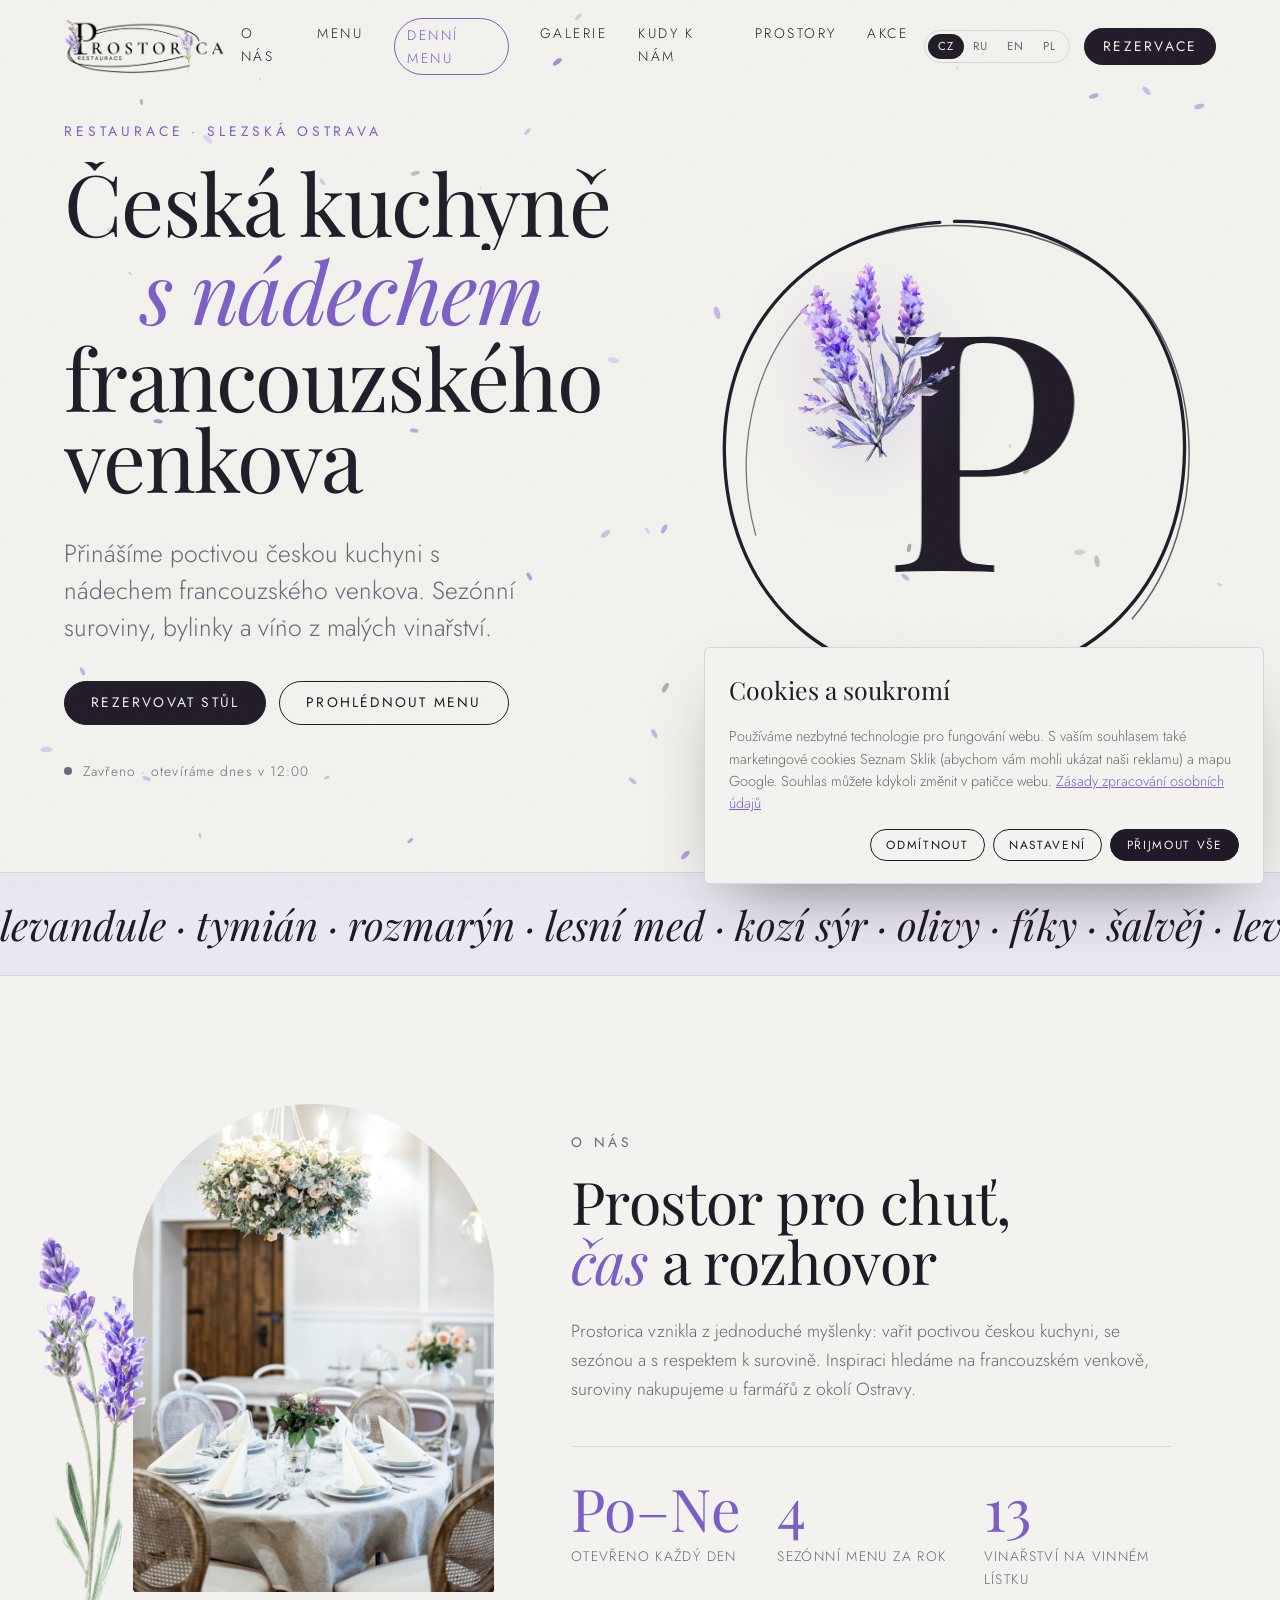
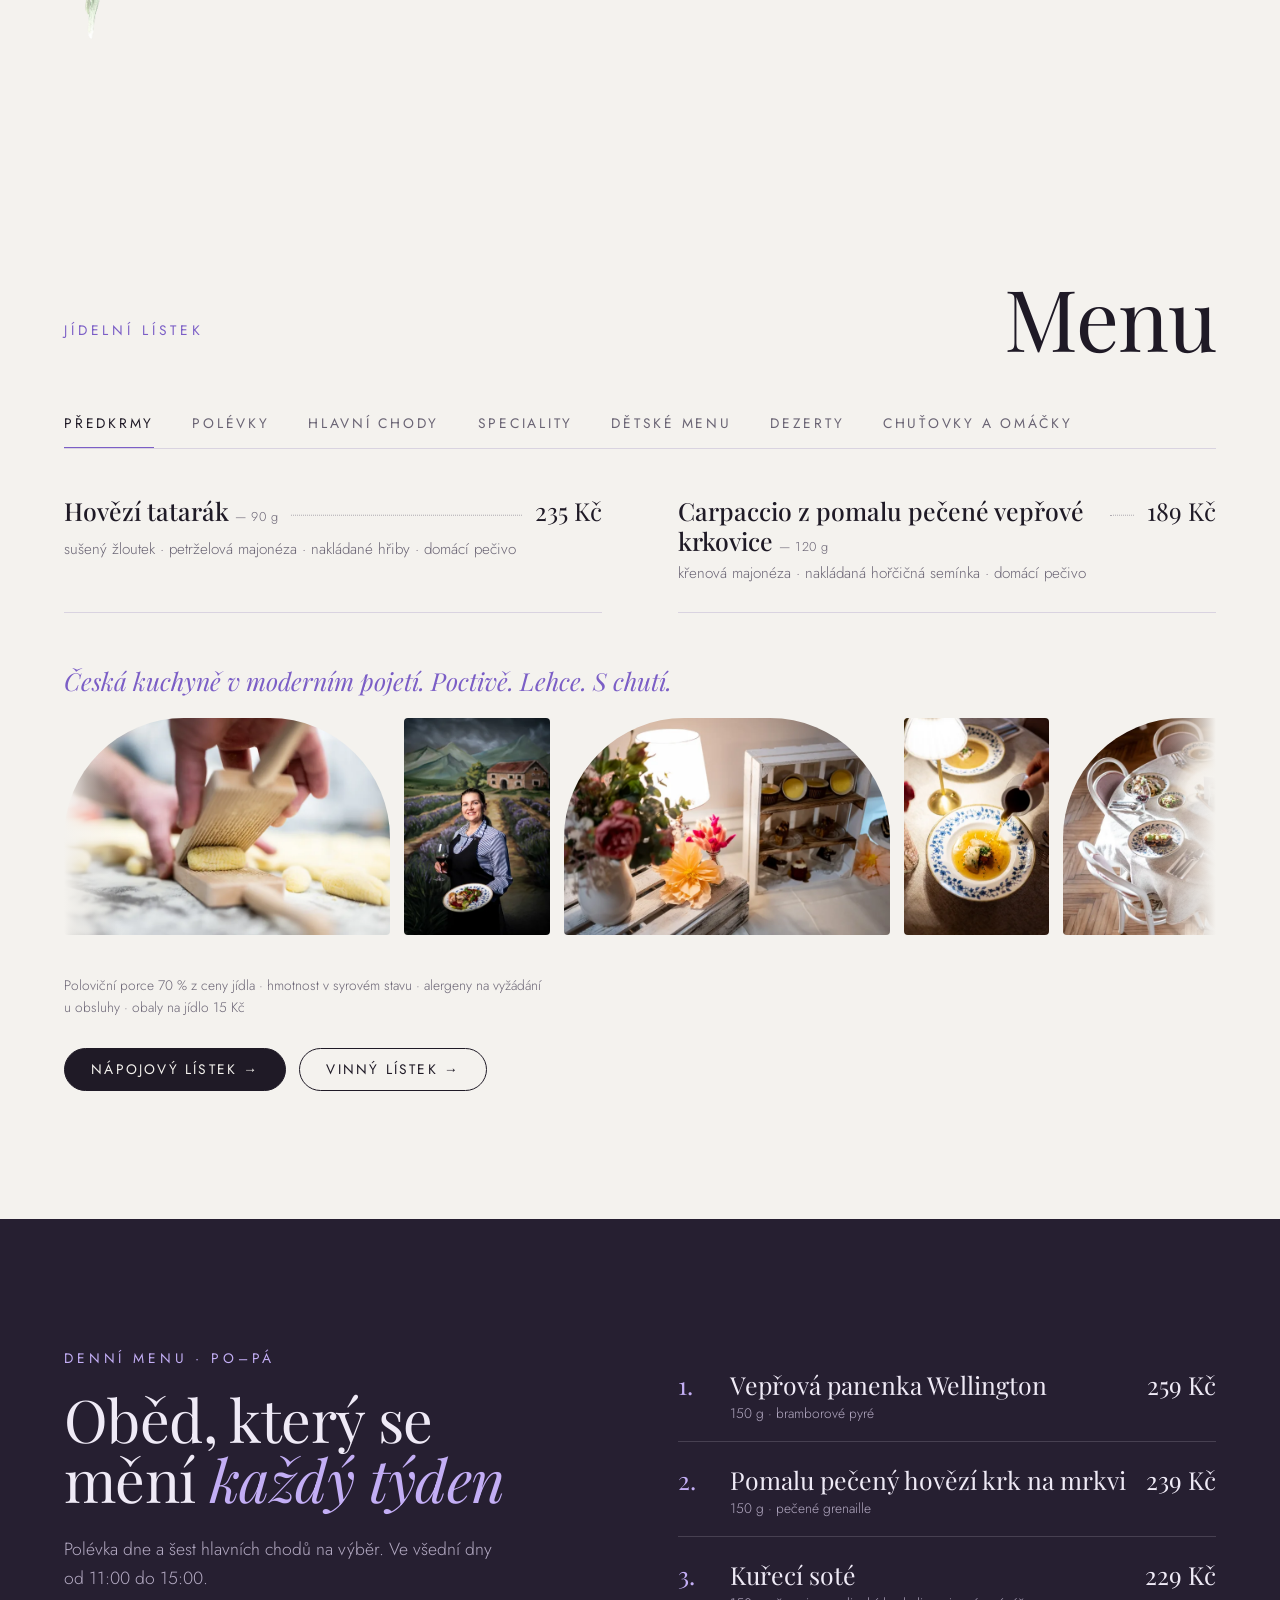
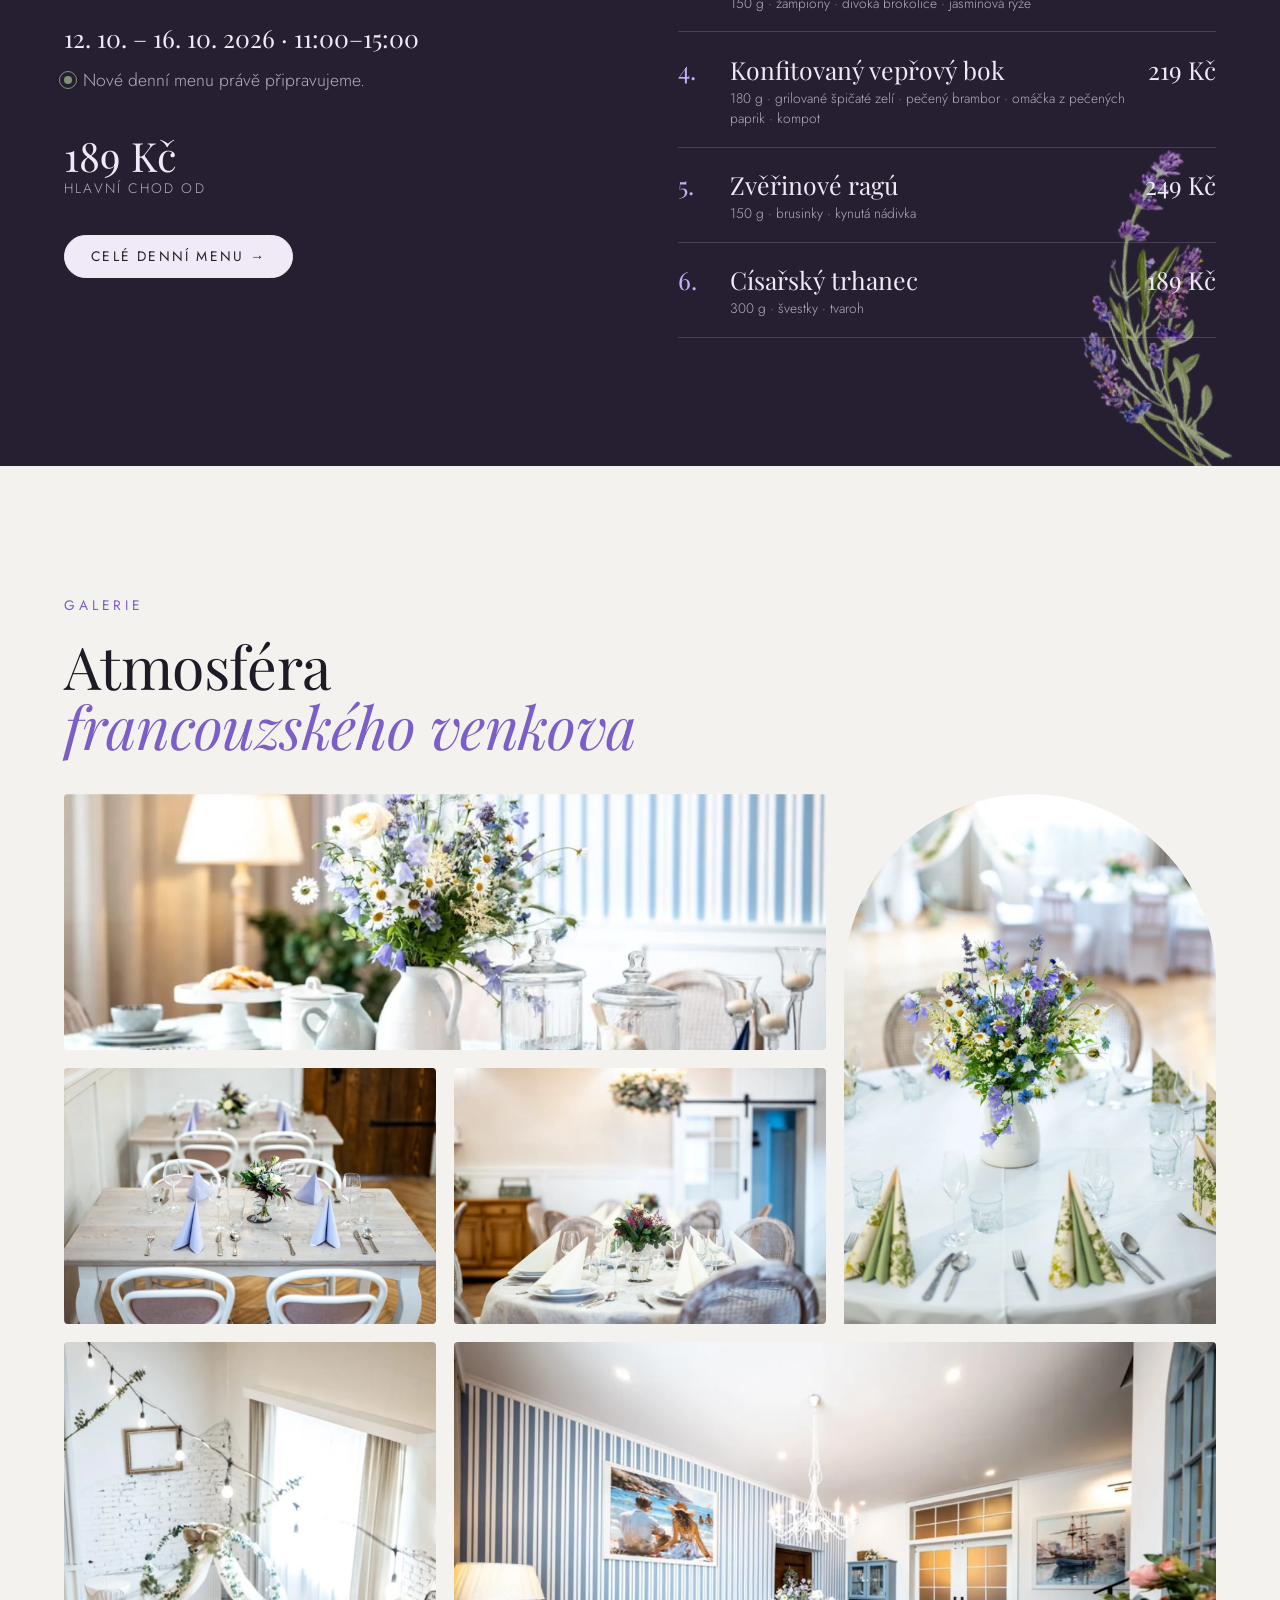
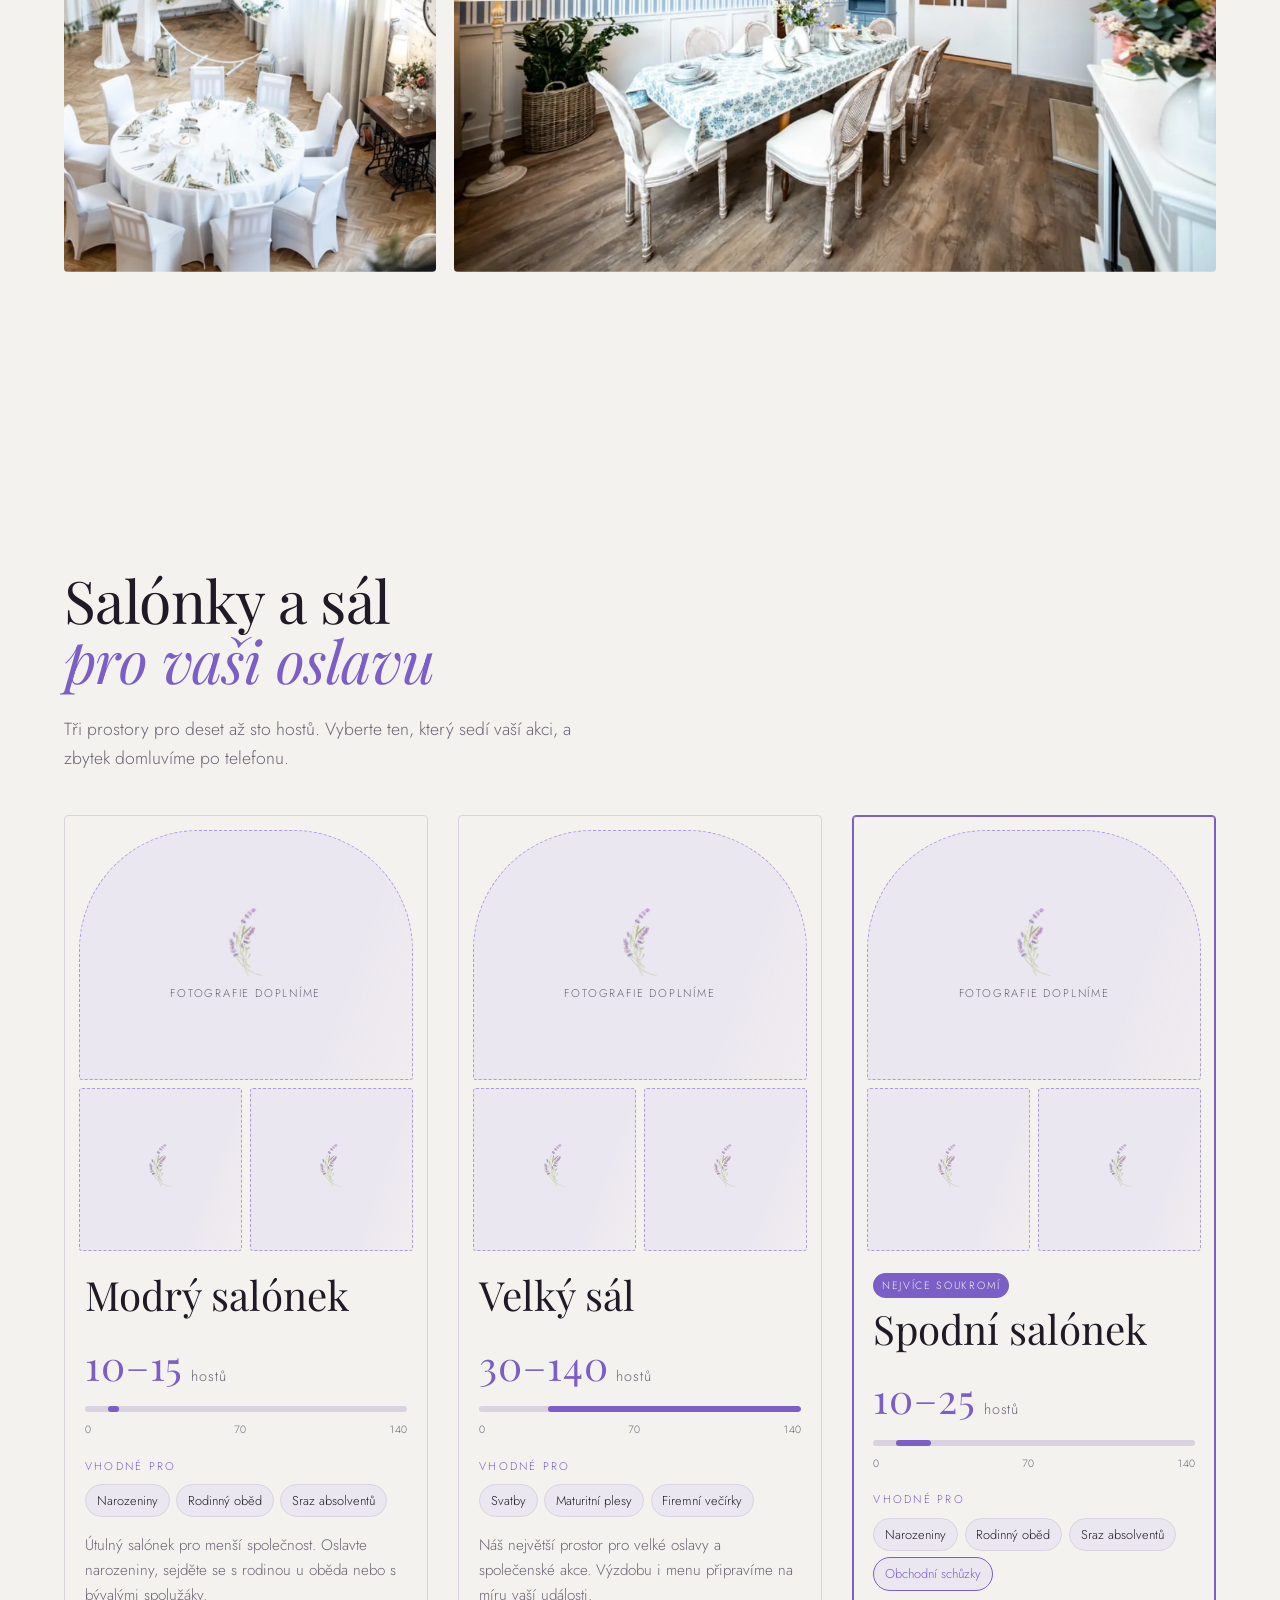
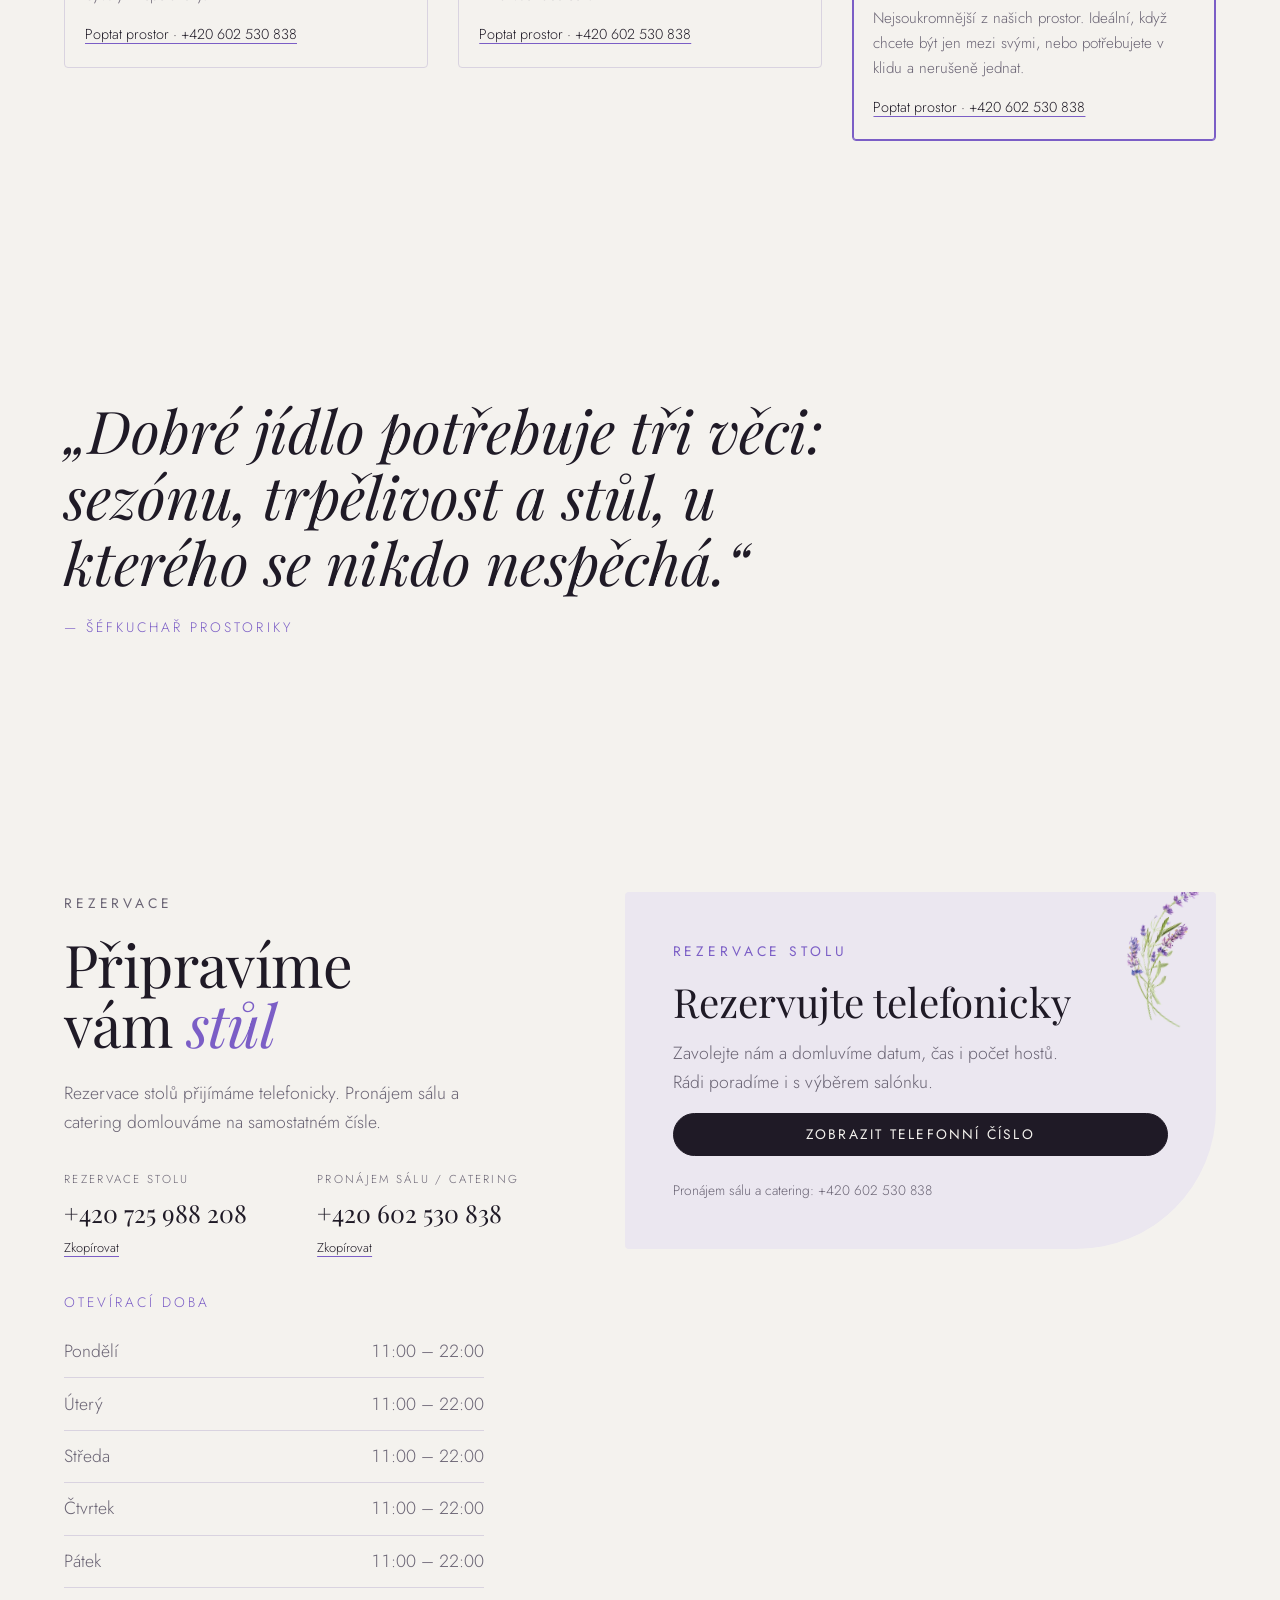
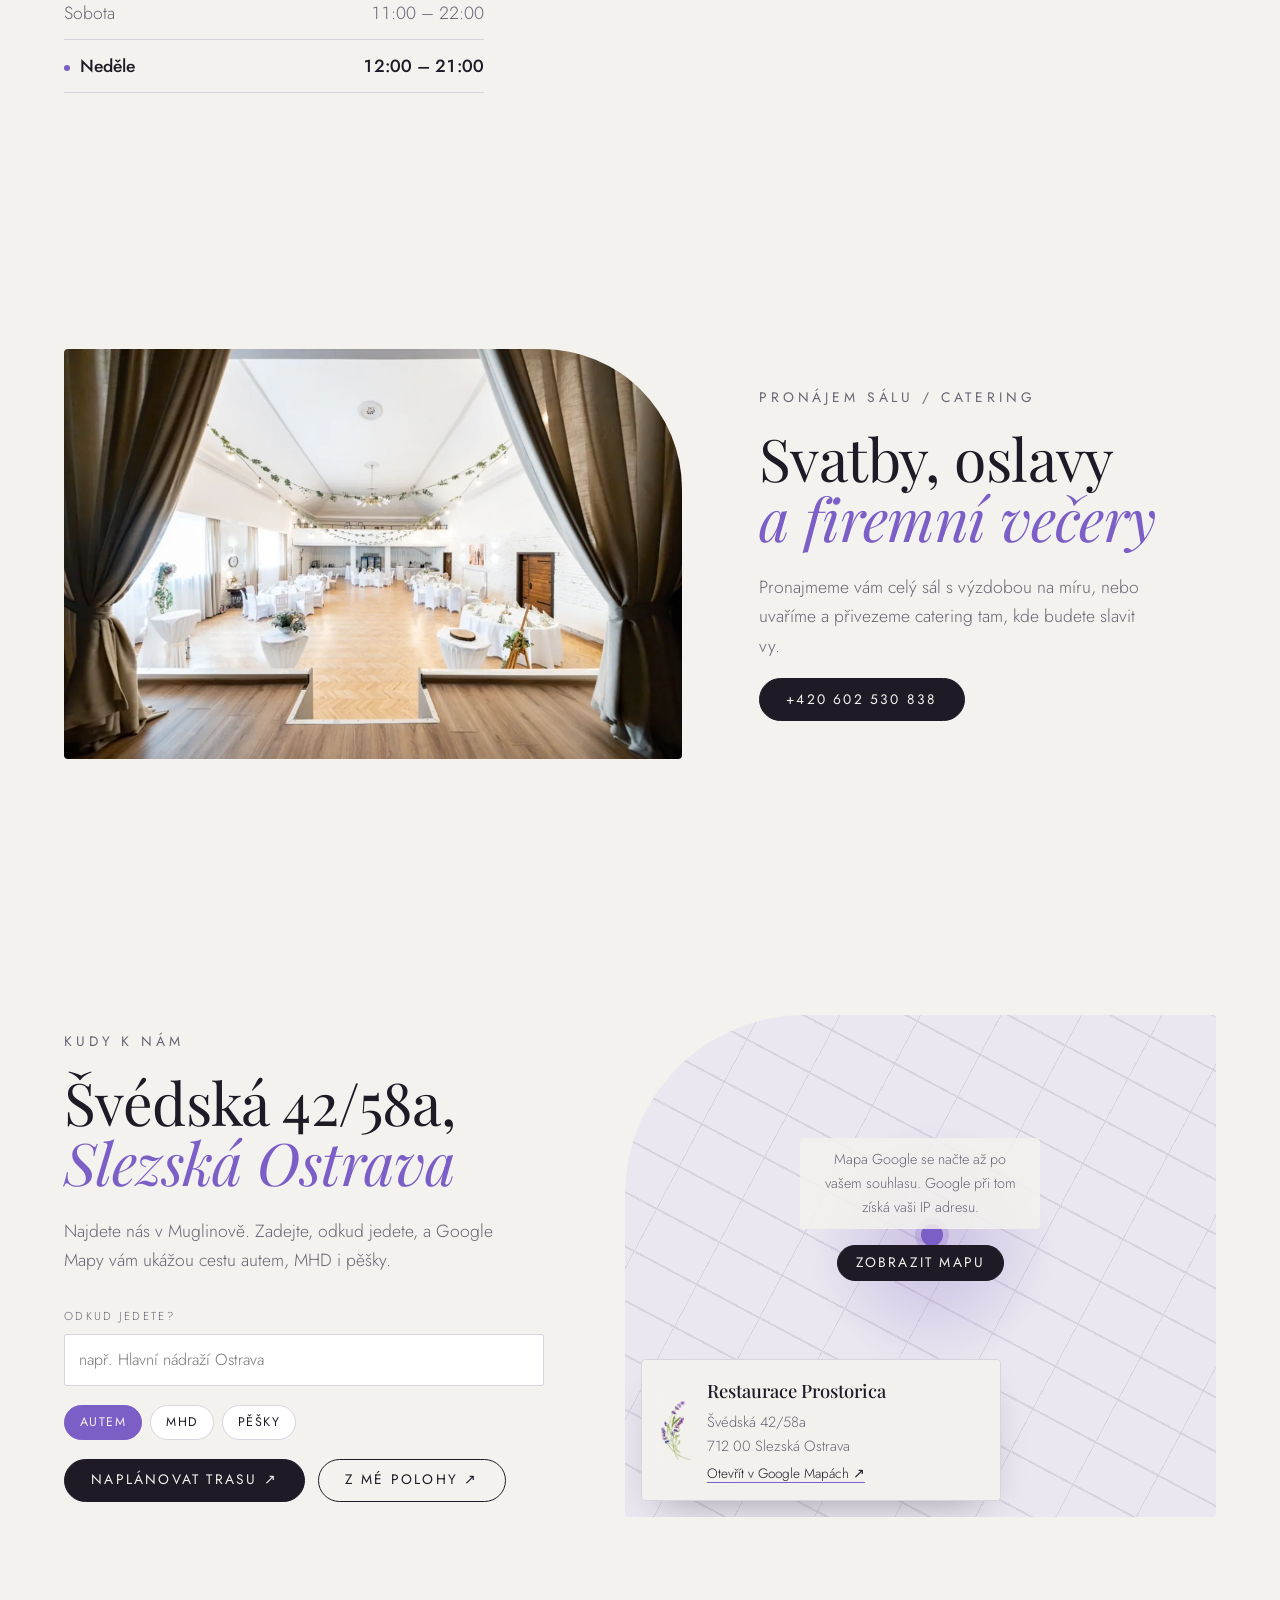
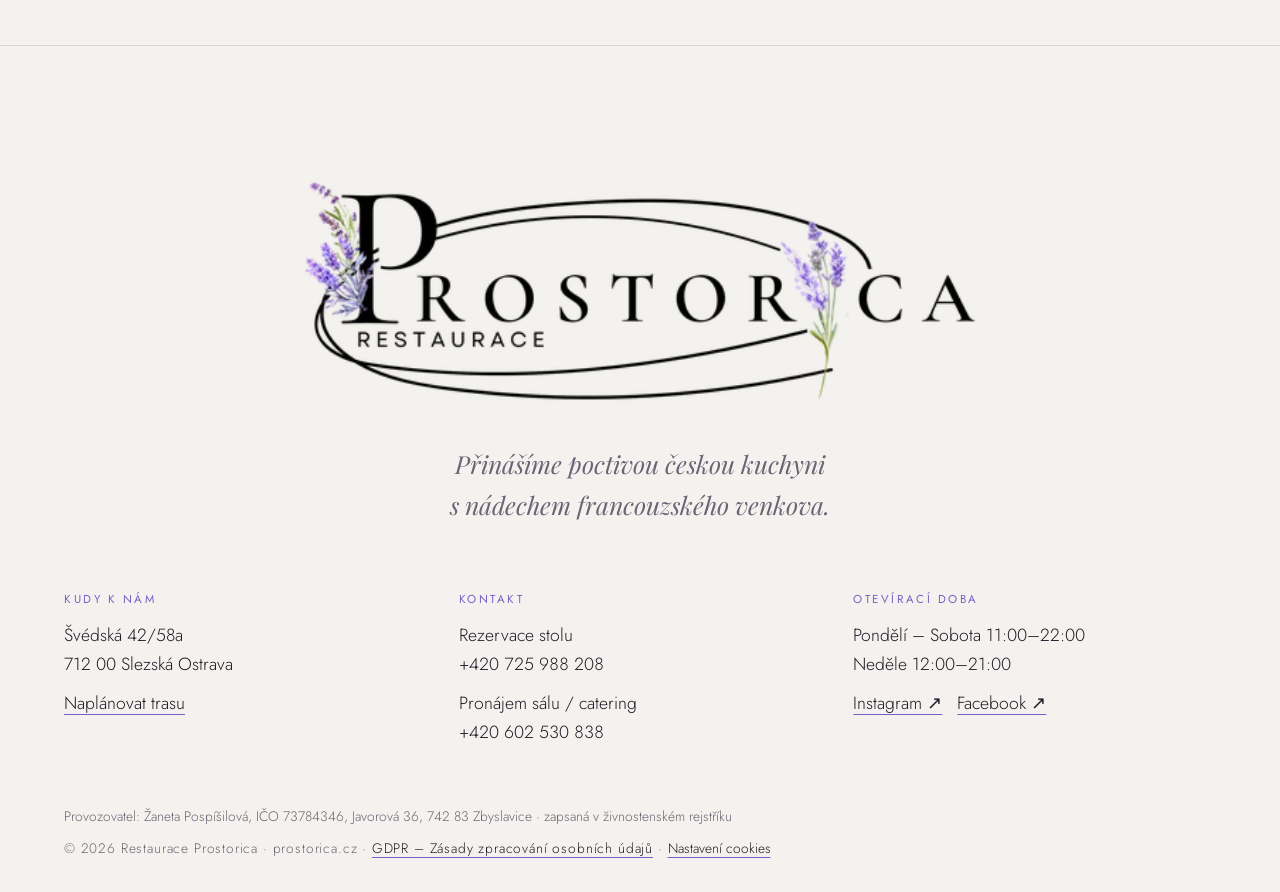
==== commit 4726355d: "Menu photo strip: add 5 more photos from the new shoot, slow the loop down Co-Authored-By: Claude Op" ====
--- a/index.html
+++ b/index.html
@@ -113,6 +113,11 @@
         <img src="assets/photos/dezerty.webp" alt="Dezerty v dřevěné bedýnce s květinami" width="780" height="520" loading="lazy">
         <img src="assets/photos/ravioli-vyvar.webp" alt="Ravioli přelévané vývarem na talíři s modrým vzorem" width="347" height="520" loading="lazy">
         <img src="assets/photos/stul-menu.webp" alt="Kulatý stůl prostřený několika chody" width="780" height="520" loading="lazy">
+        <img src="assets/photos/stul-vino-steak.webp" alt="Dva hlavní chody a sklenky vína na stolku s lampou" width="347" height="520" loading="lazy">
+        <img src="assets/photos/polevka-prelevani.webp" alt="Krémová polévka přelévaná na talíř s modrým vzorem" width="347" height="520" loading="lazy">
+        <img src="assets/photos/barmanka-koktejl.webp" alt="Barmanka připravuje koktejl" width="347" height="520" loading="lazy">
+        <img src="assets/photos/roastbeef-chleb.webp" alt="Tenké plátky masa s hořčičným kaviárem a opečeným chlebem" width="780" height="520" loading="lazy">
+        <img src="assets/photos/tatarak-salat.webp" alt="Tatarák se salátem na bílém talíři" width="347" height="520" loading="lazy">
       </div>
     </div>
     <p class="menu__note" data-i18n="menu.note">Poloviční porce 70 % z ceny jídla · hmotnost v syrovém stavu · alergeny na vyžádání u obsluhy · obaly na jídlo 15 Kč</p>
--- a/css/style.css
+++ b/css/style.css
@@ -384,7 +384,7 @@
 /* Dishes strip */
 .dishes { overflow: hidden; position: relative; }
 .dishes__label { font-family: var(--display); font-style: italic; font-size: var(--step-1); color: var(--lavender); margin: 3rem 0 1rem; }
-.dishes__track { display: flex; gap: 14px; width: max-content; animation: marquee 50s linear infinite; }
+.dishes__track { display: flex; gap: 14px; width: max-content; animation: marquee 90s linear infinite; }
 .dishes:hover .dishes__track { animation-play-state: paused; }
 .dishes__track img { height: clamp(150px, 17vw, 230px); width: auto; max-width: none; border-radius: 4px; object-fit: cover; transition: transform .5s var(--ease); }
 .dishes__track img:nth-child(odd) { border-radius: 120px 120px 4px 4px; }
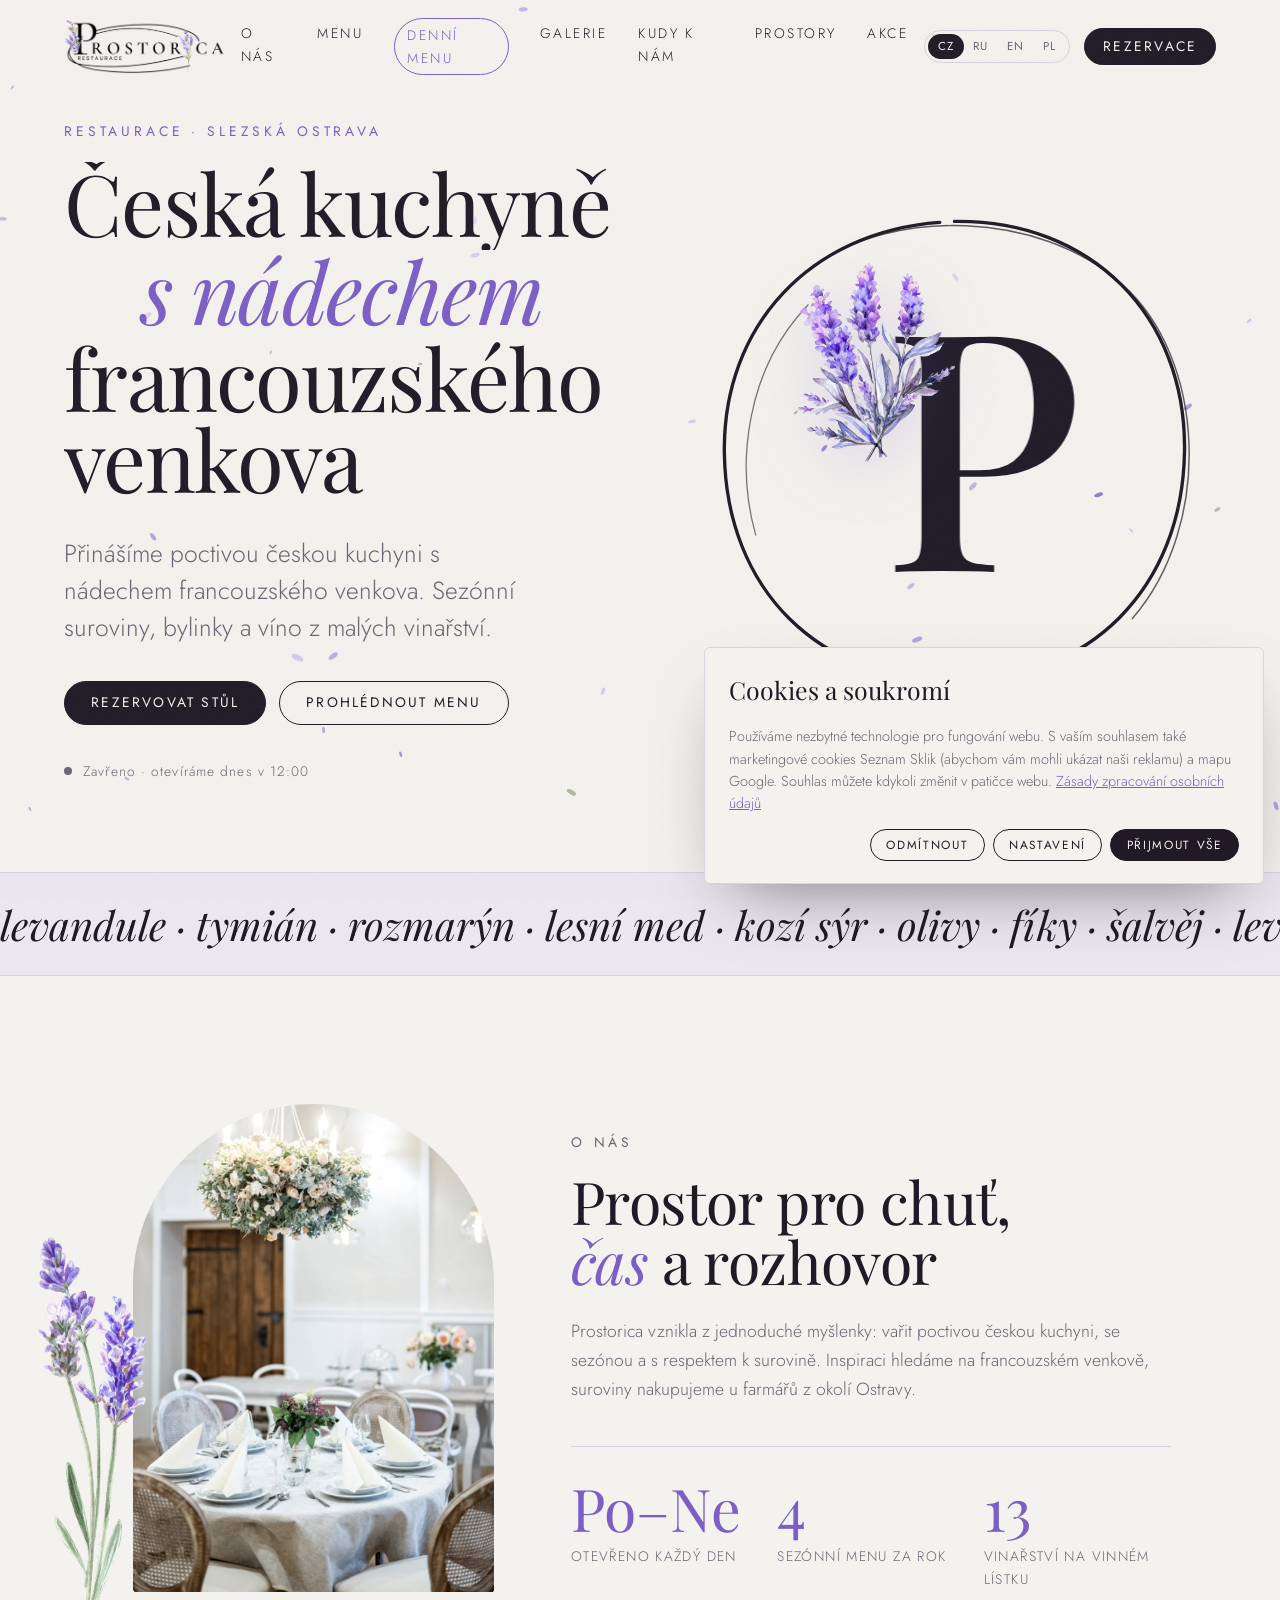
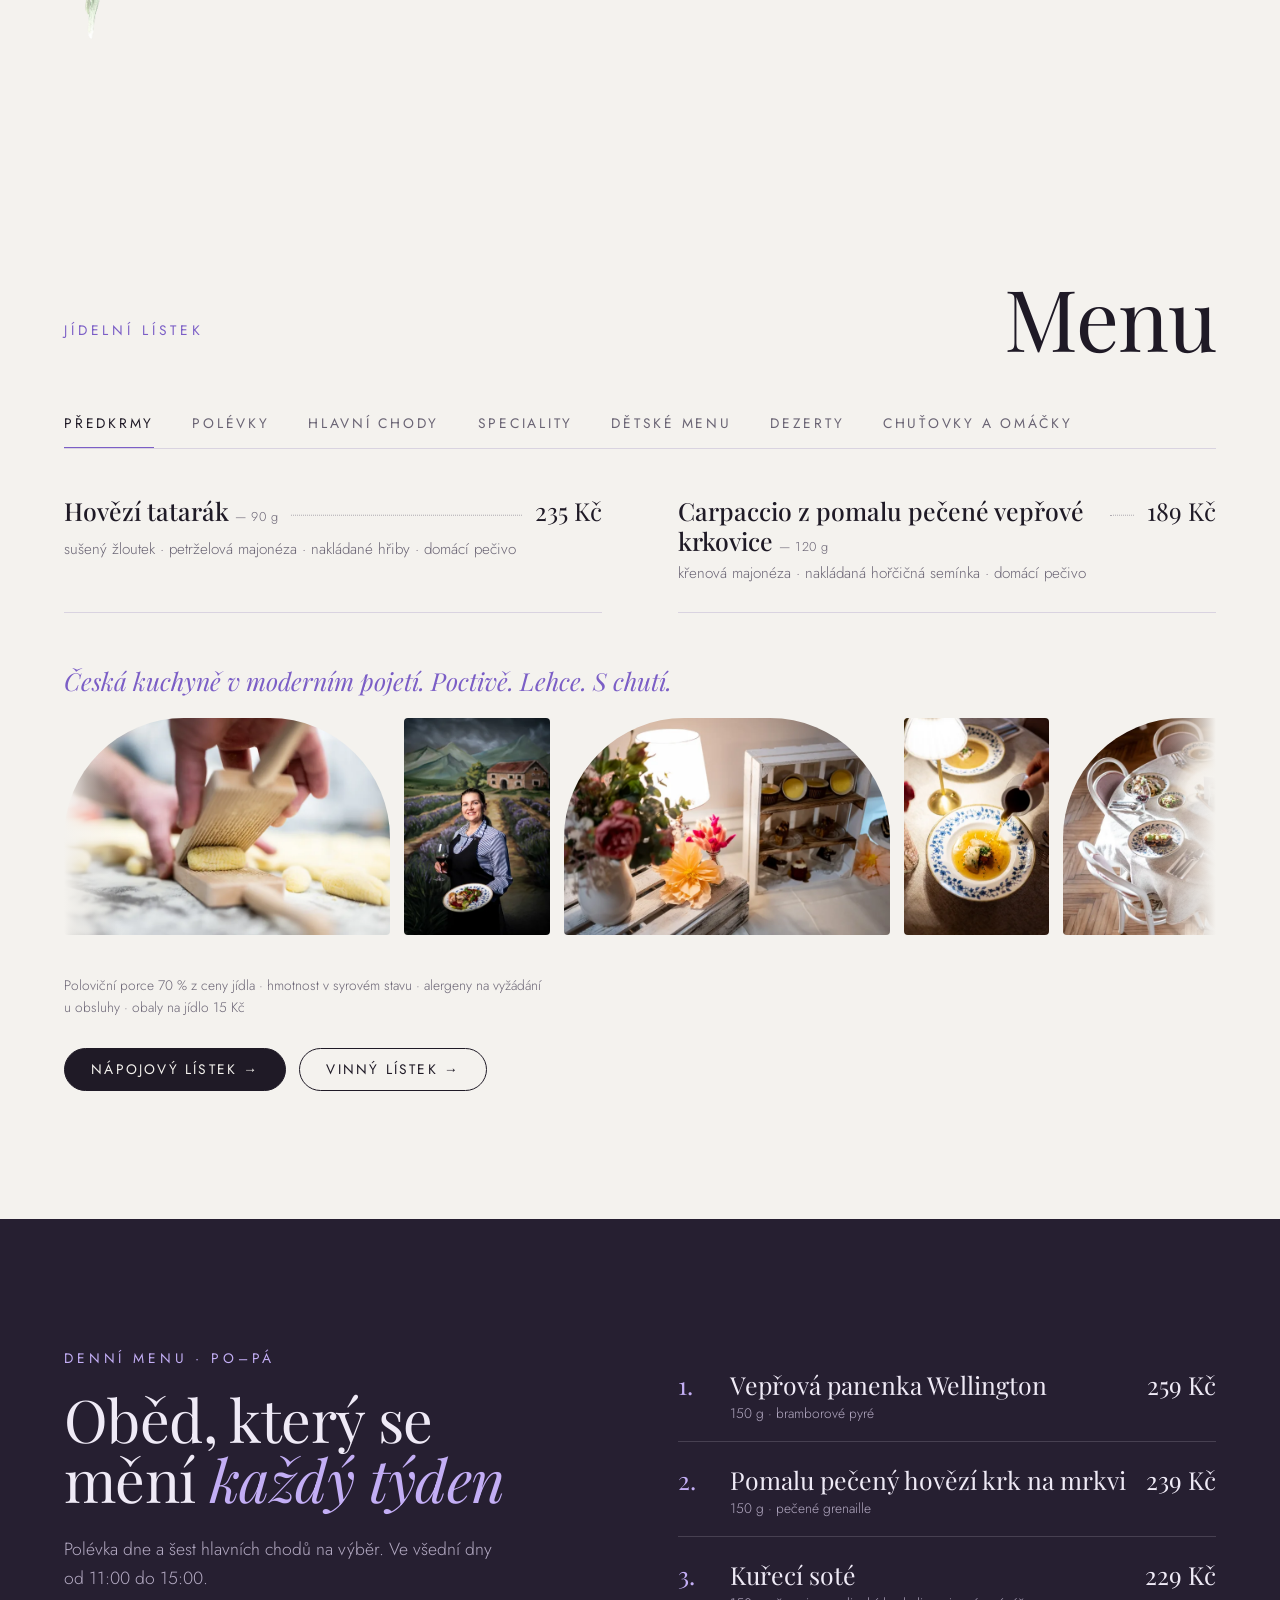
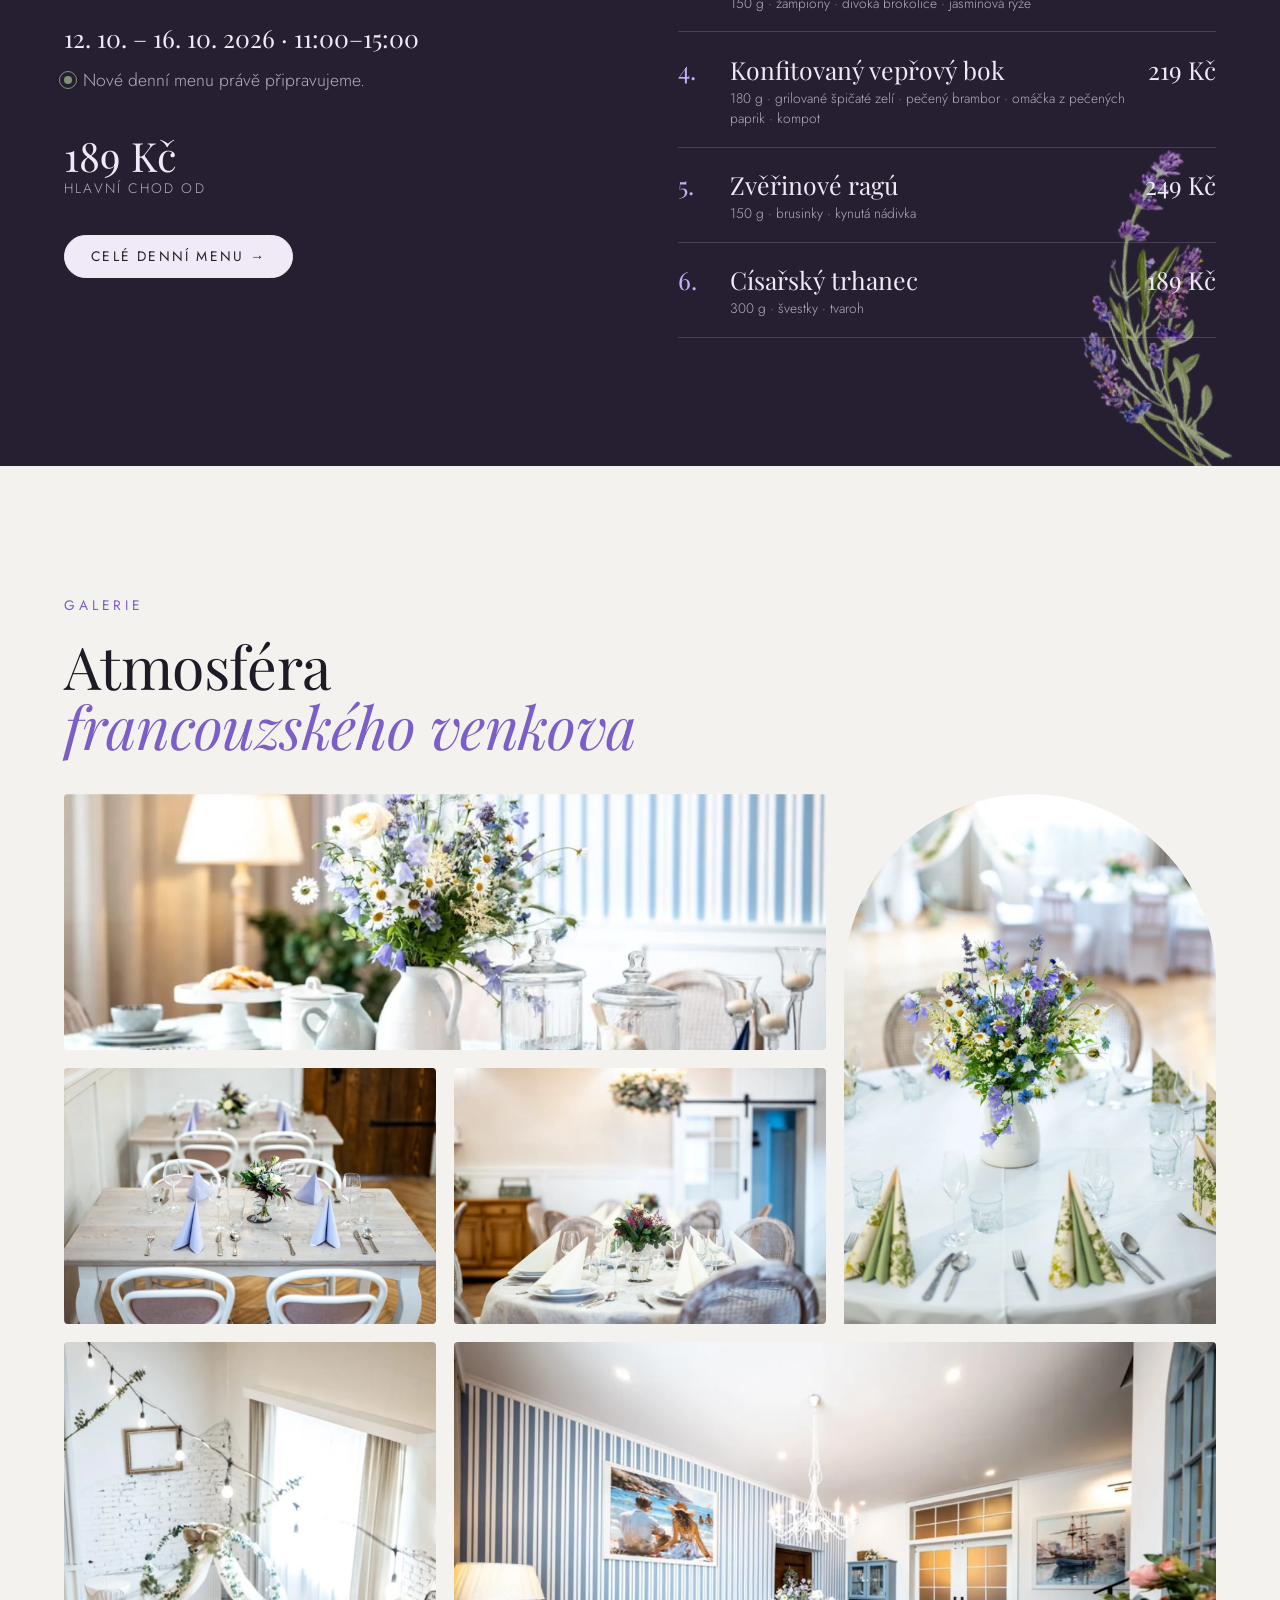
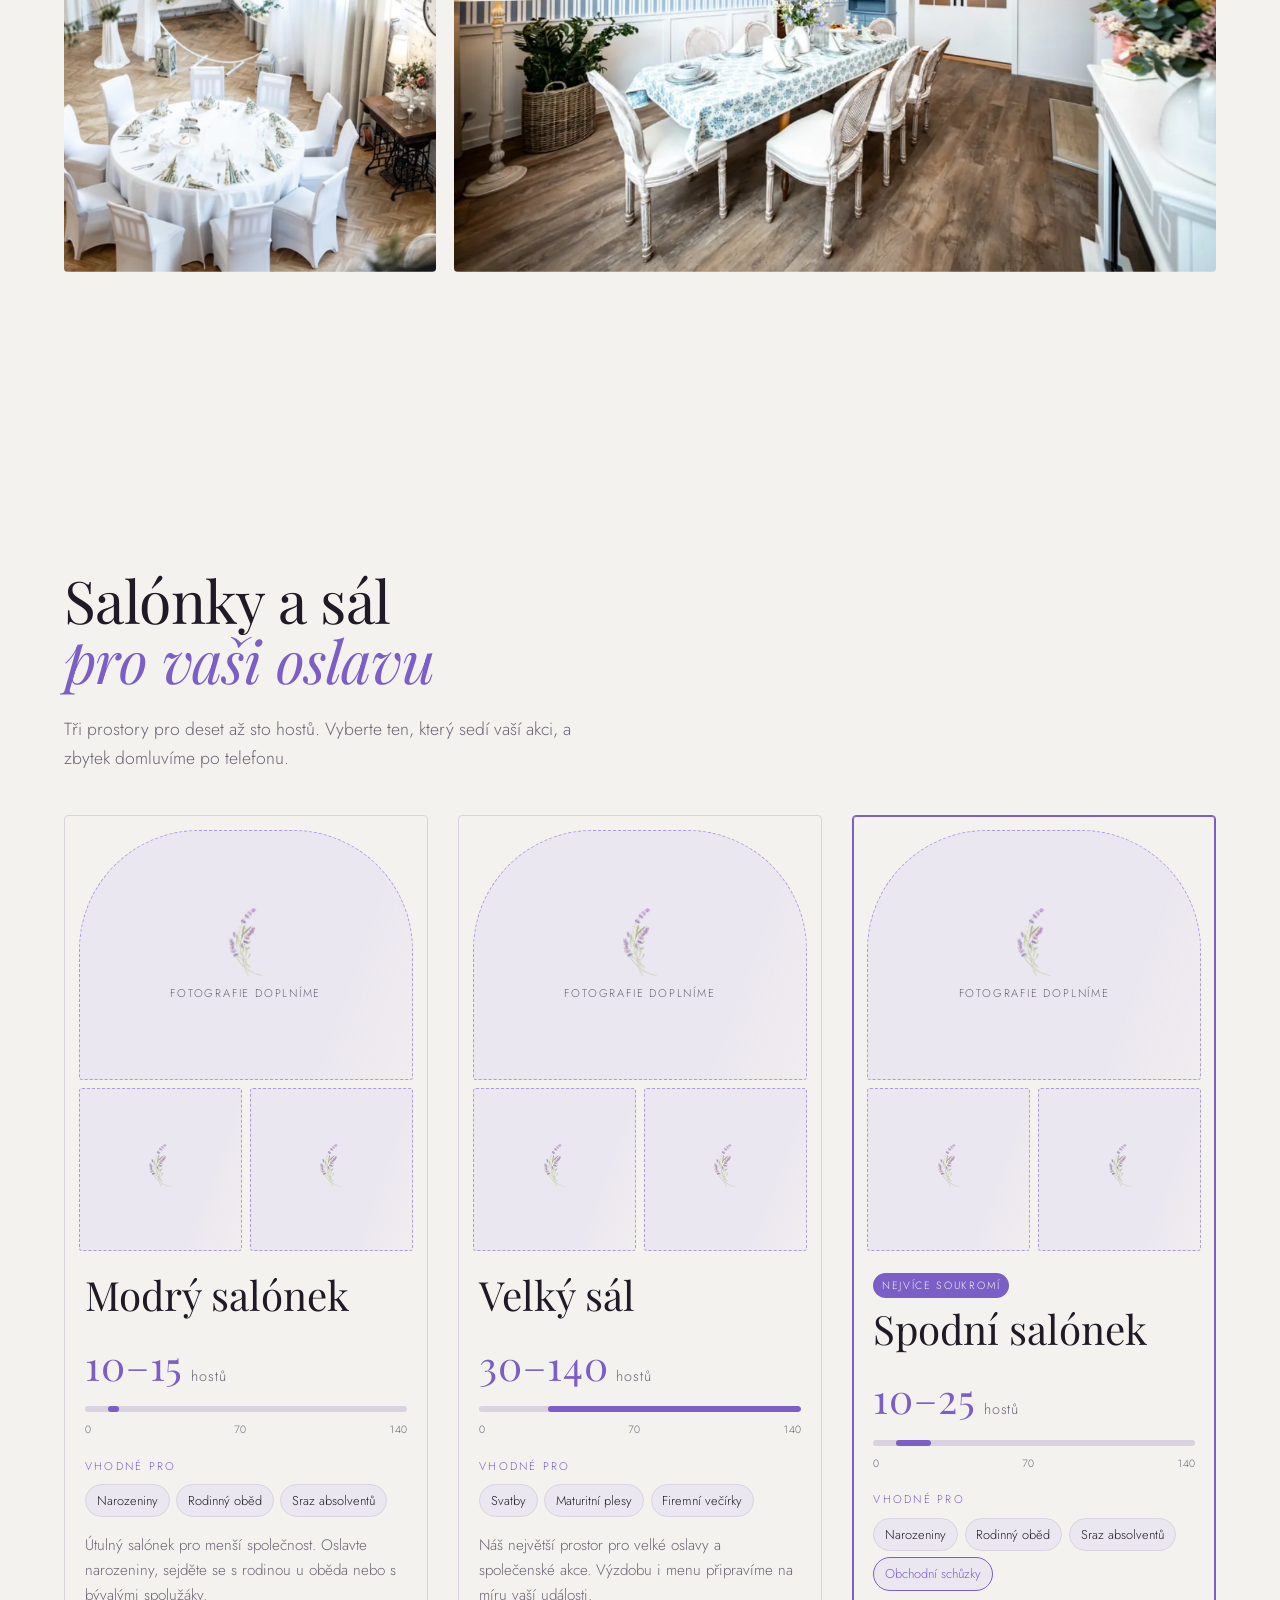
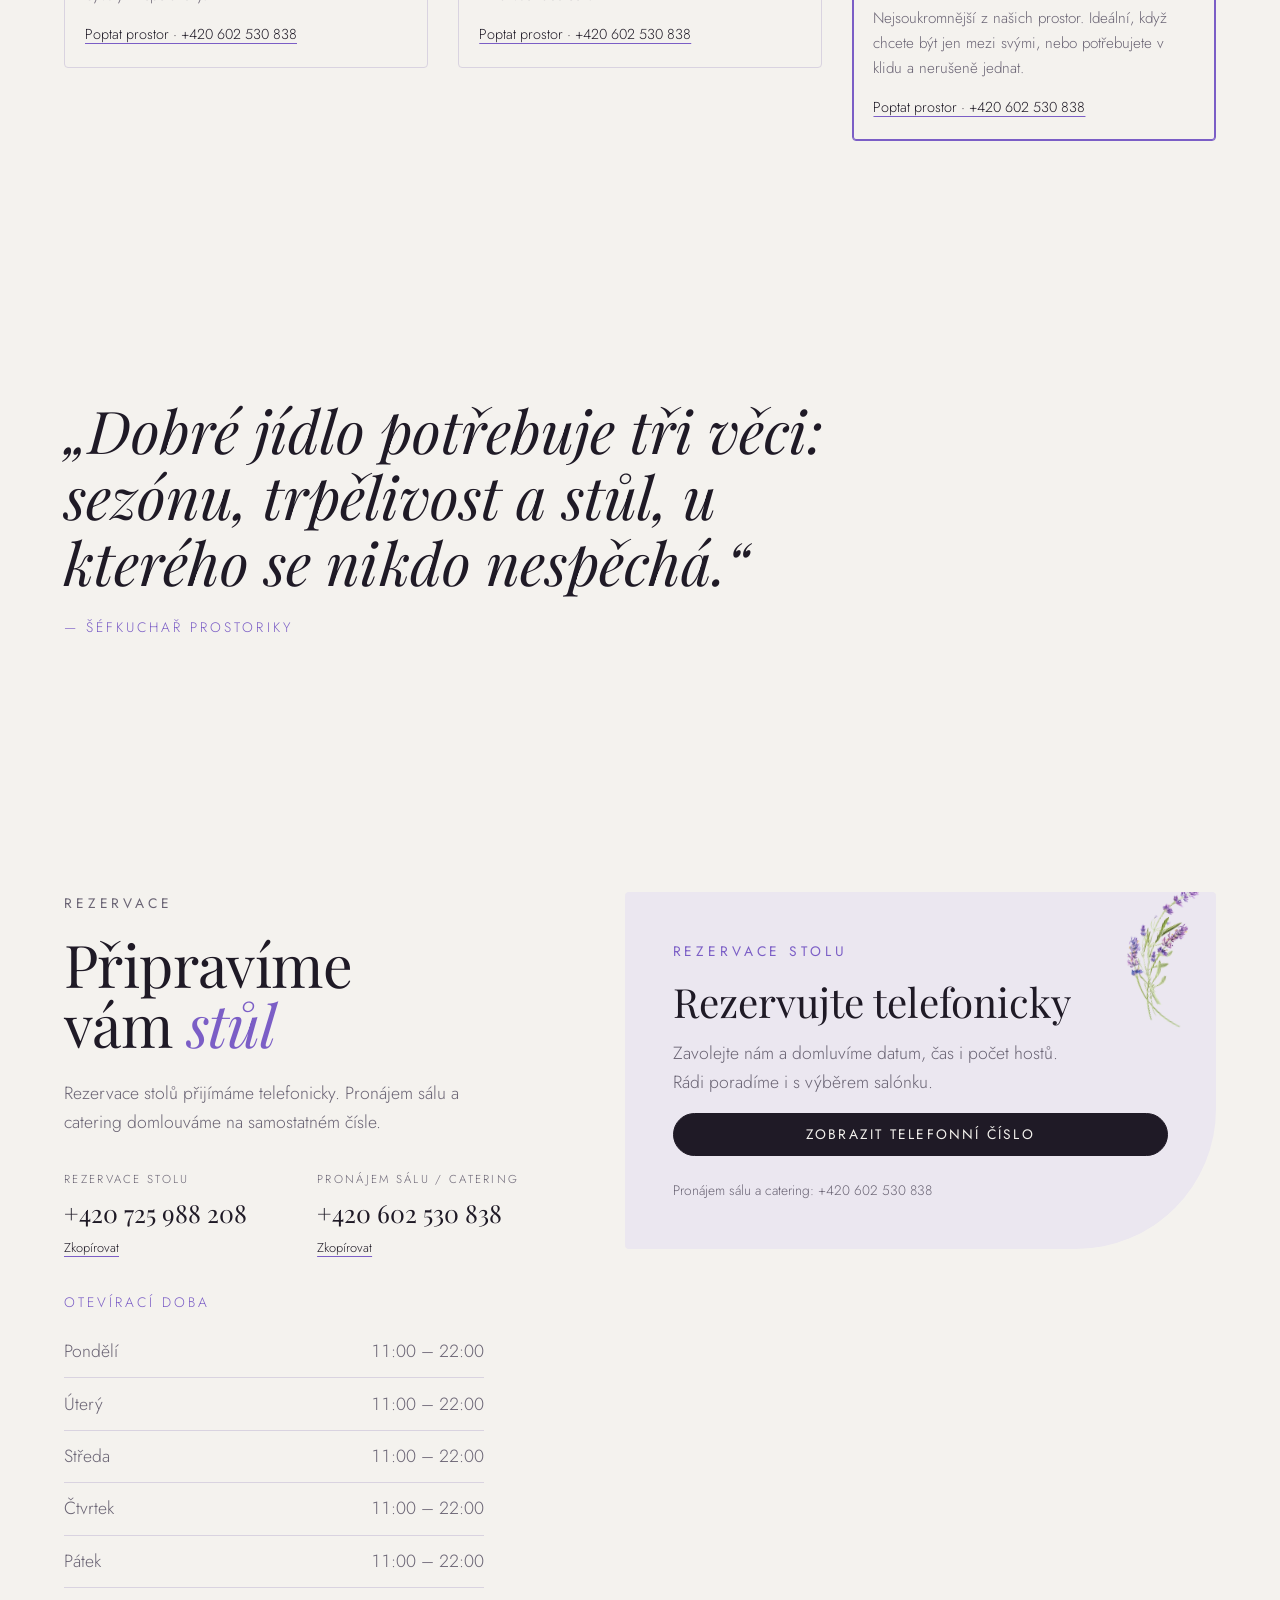
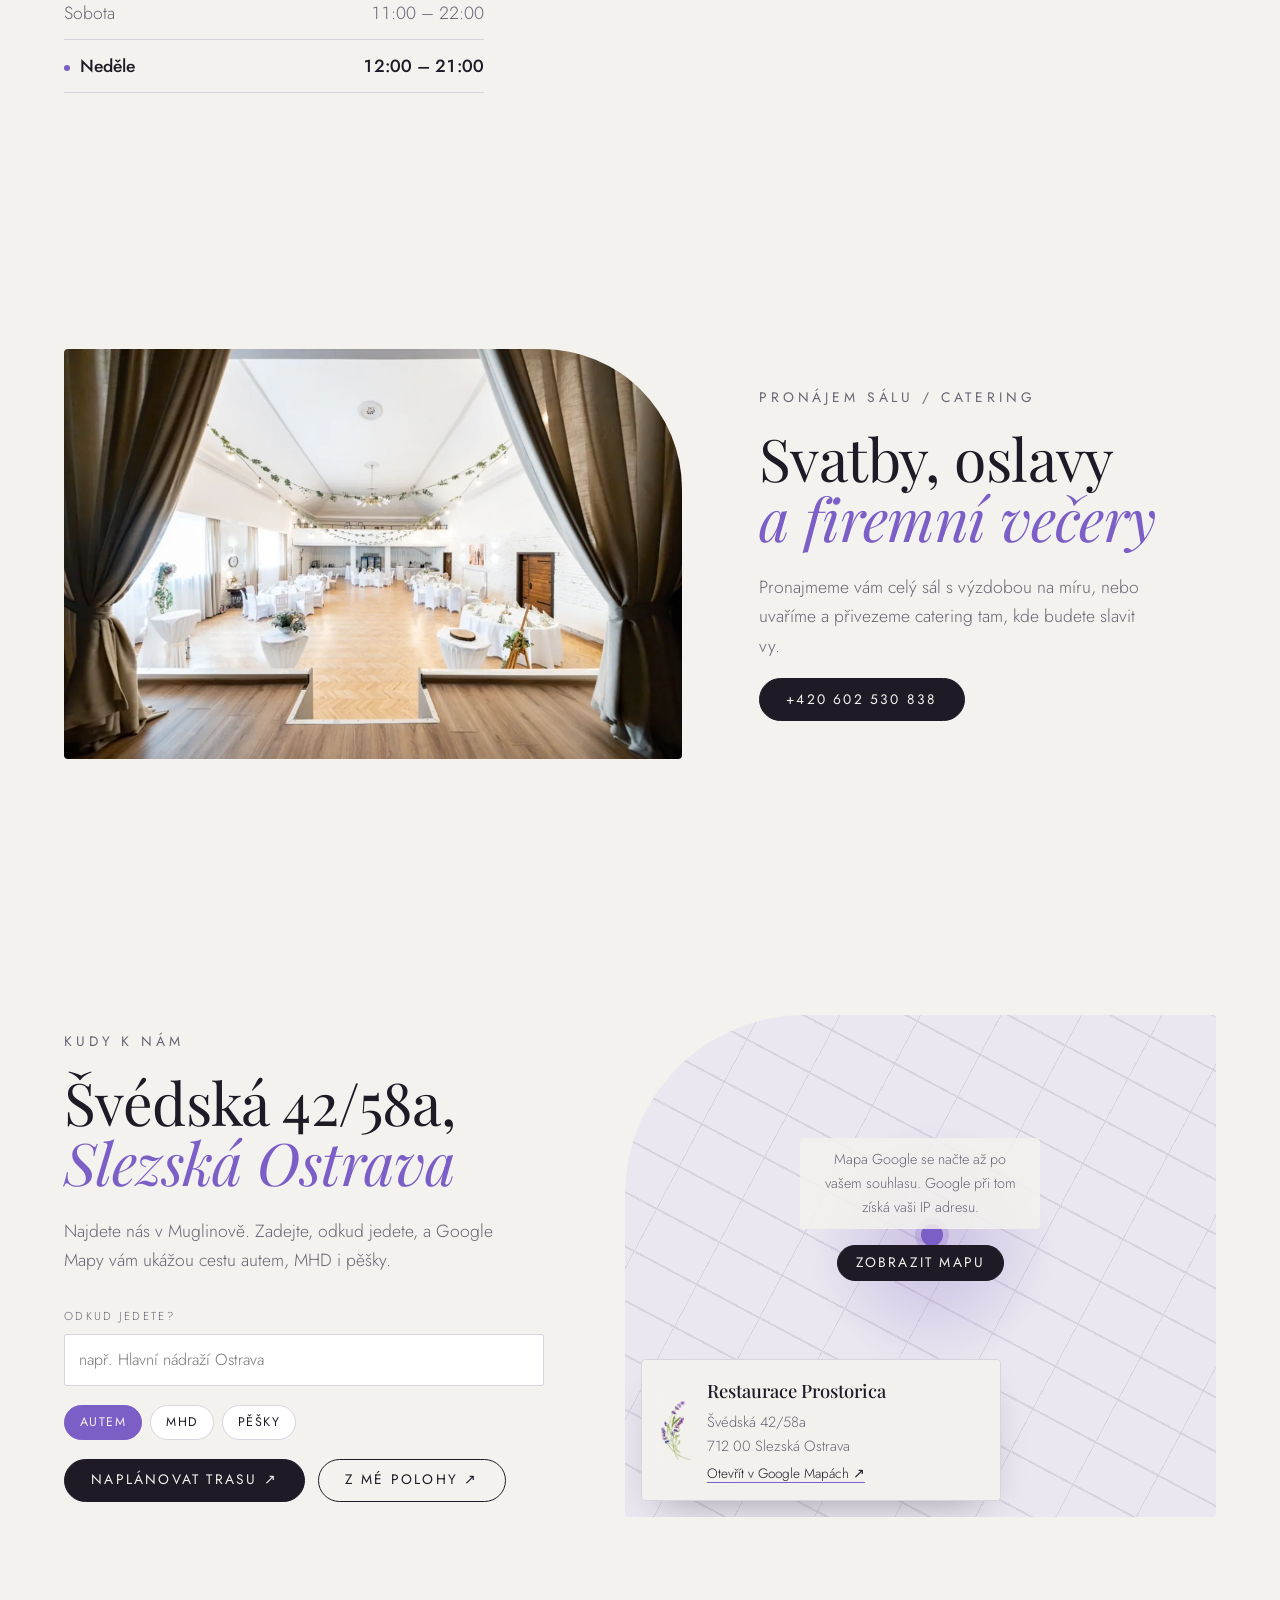
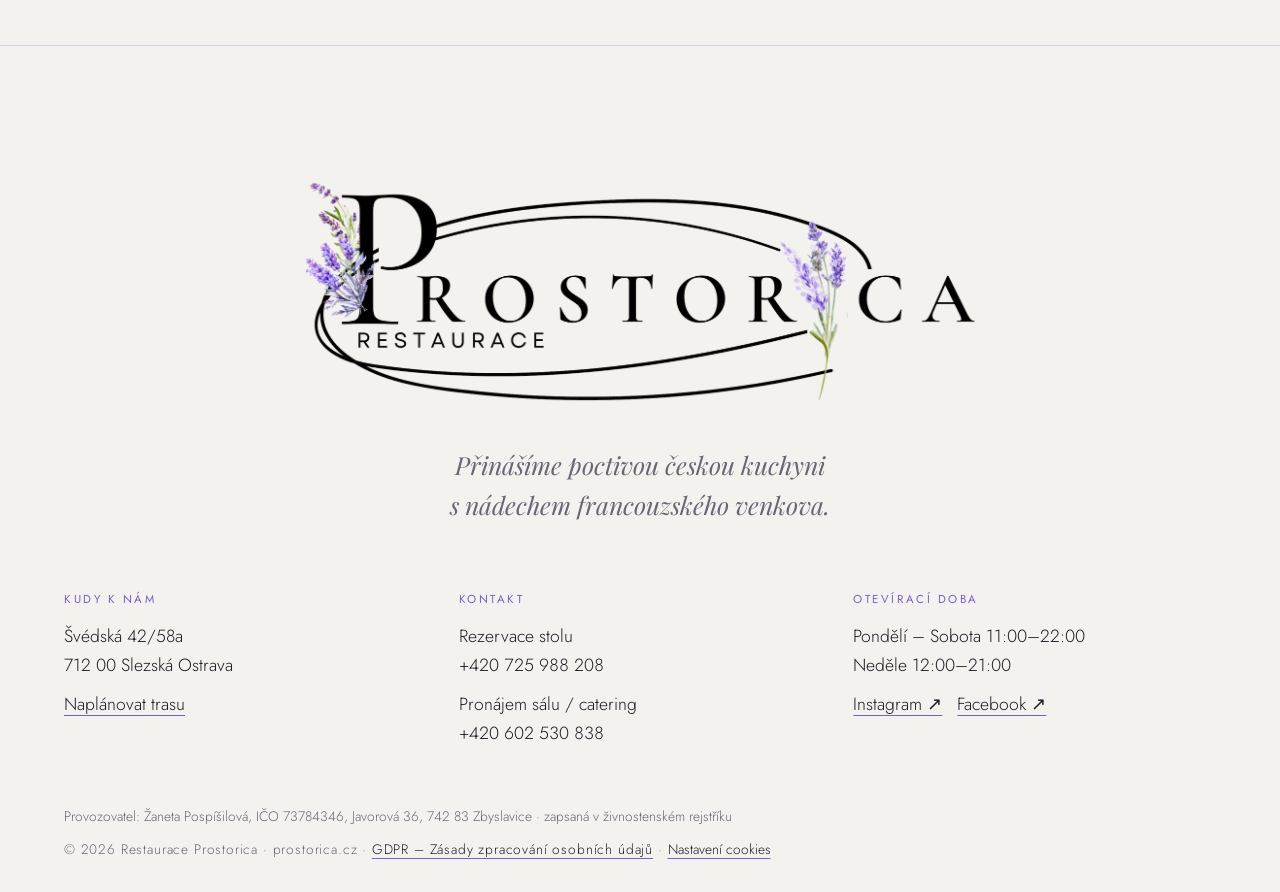
==== commit 6ba32dd4: "Menu photo strip: add 5 more photos from the new shoot Co-Authored-By: Claude Opus 5.5 <noreply@anth" ====
--- a/index.html
+++ b/index.html
@@ -118,6 +118,11 @@
         <img src="assets/photos/barmanka-koktejl.webp" alt="Barmanka připravuje koktejl" width="347" height="520" loading="lazy">
         <img src="assets/photos/roastbeef-chleb.webp" alt="Tenké plátky masa s hořčičným kaviárem a opečeným chlebem" width="780" height="520" loading="lazy">
         <img src="assets/photos/tatarak-salat.webp" alt="Tatarák se salátem na bílém talíři" width="347" height="520" loading="lazy">
+        <img src="assets/photos/eclair.webp" alt="Čokoládový dezert s karamelem a pistáciemi" width="780" height="520" loading="lazy">
+        <img src="assets/photos/kuchar-pasta.webp" alt="Kuchař servíruje těstoviny z pánve" width="347" height="520" loading="lazy">
+        <img src="assets/photos/pasta-kure.webp" alt="Těstoviny s kuřecím masem a parmazánem" width="780" height="520" loading="lazy">
+        <img src="assets/photos/rolada-repa.webp" alt="Masová roláda s červenou řepou a brokolicí" width="780" height="520" loading="lazy">
+        <img src="assets/photos/stul-pohanka.webp" alt="Hlavní chod, pohanka a jídelní lístek Prostorica na stole" width="780" height="520" loading="lazy">
       </div>
     </div>
     <p class="menu__note" data-i18n="menu.note">Poloviční porce 70 % z ceny jídla · hmotnost v syrovém stavu · alergeny na vyžádání u obsluhy · obaly na jídlo 15 Kč</p>
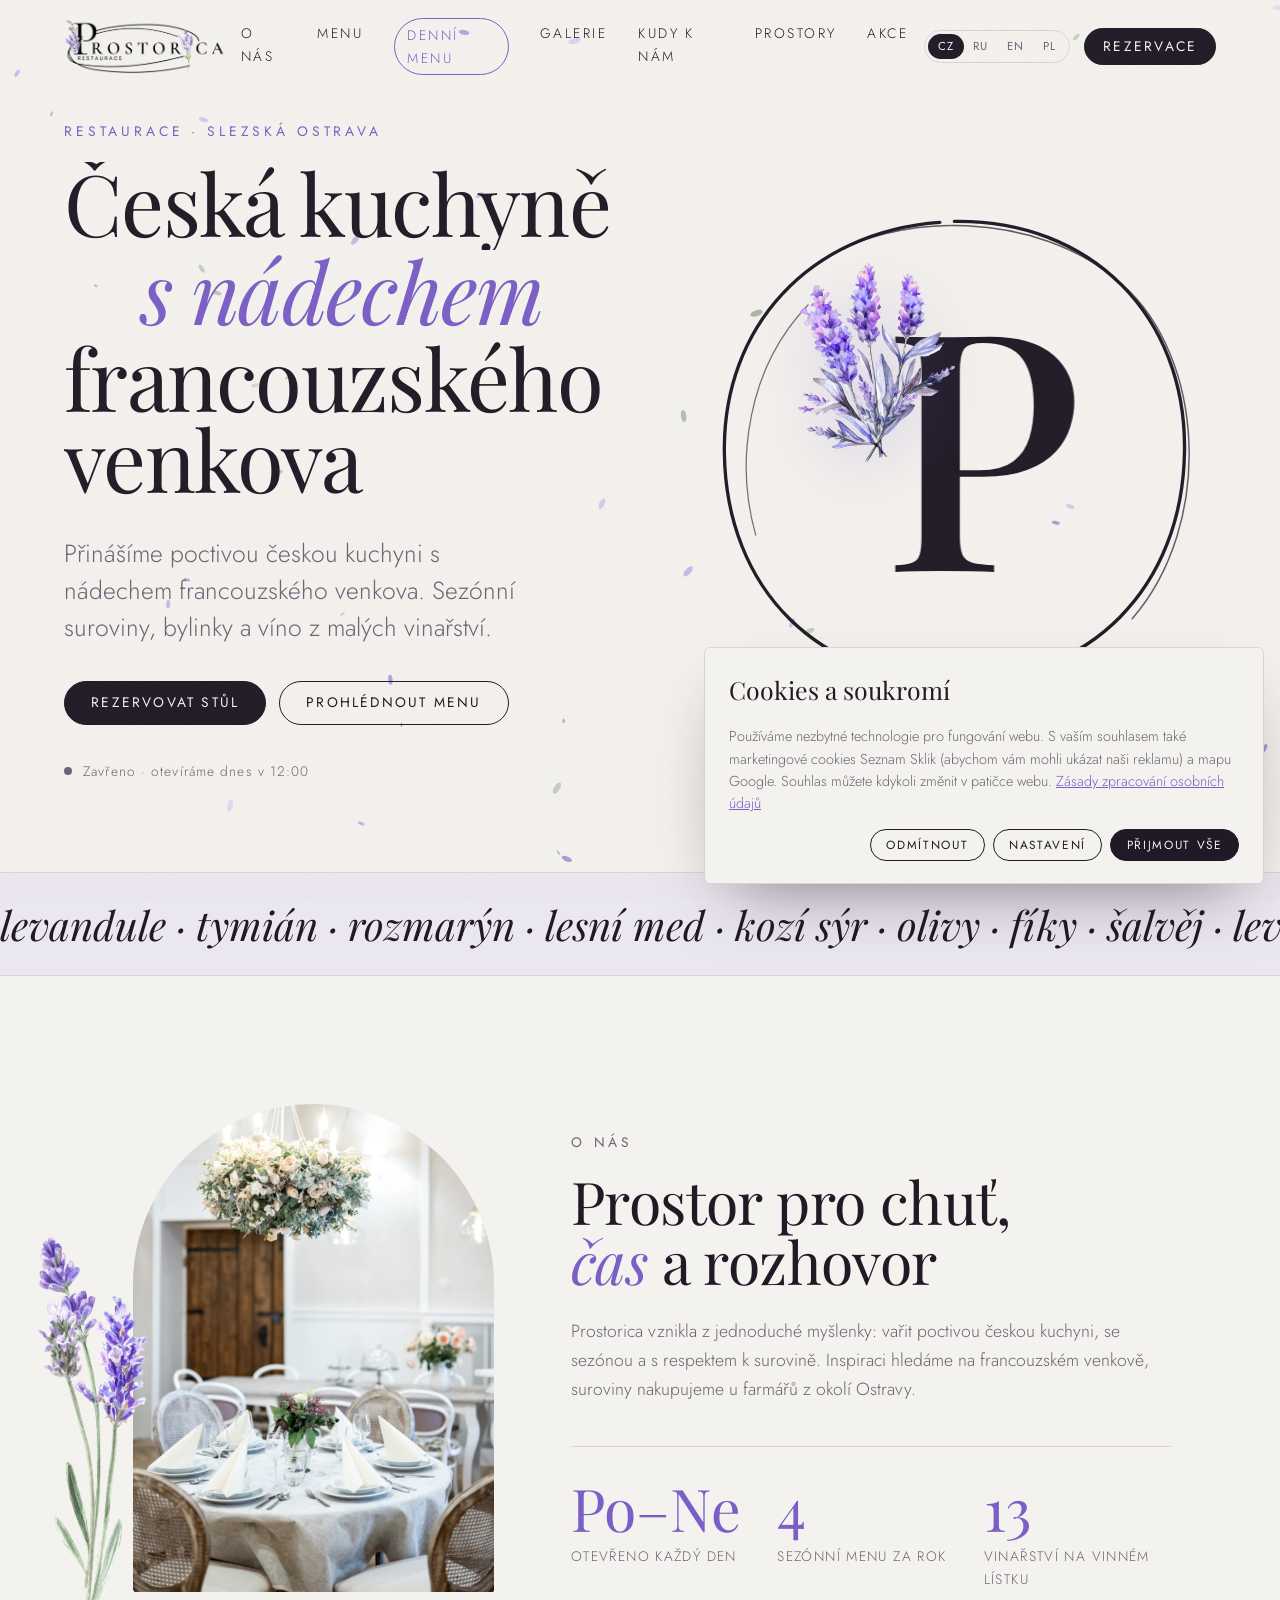
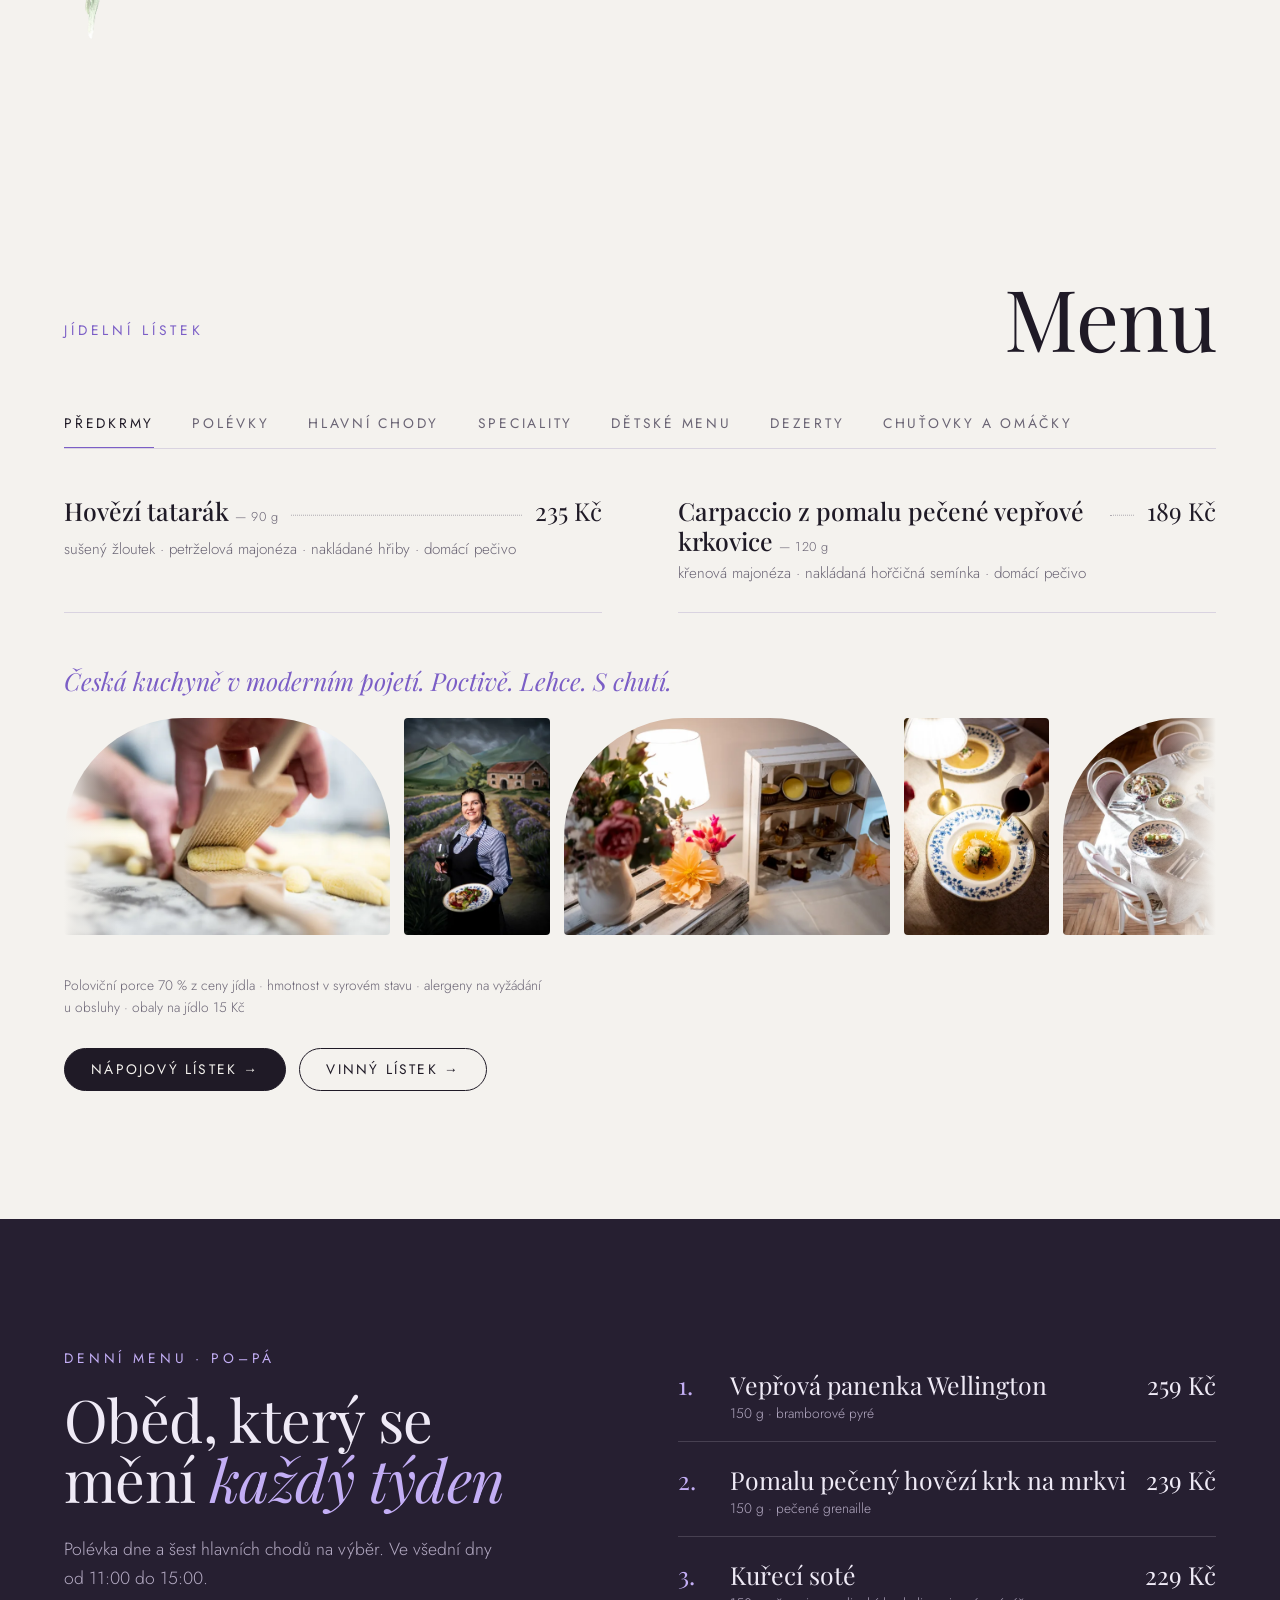
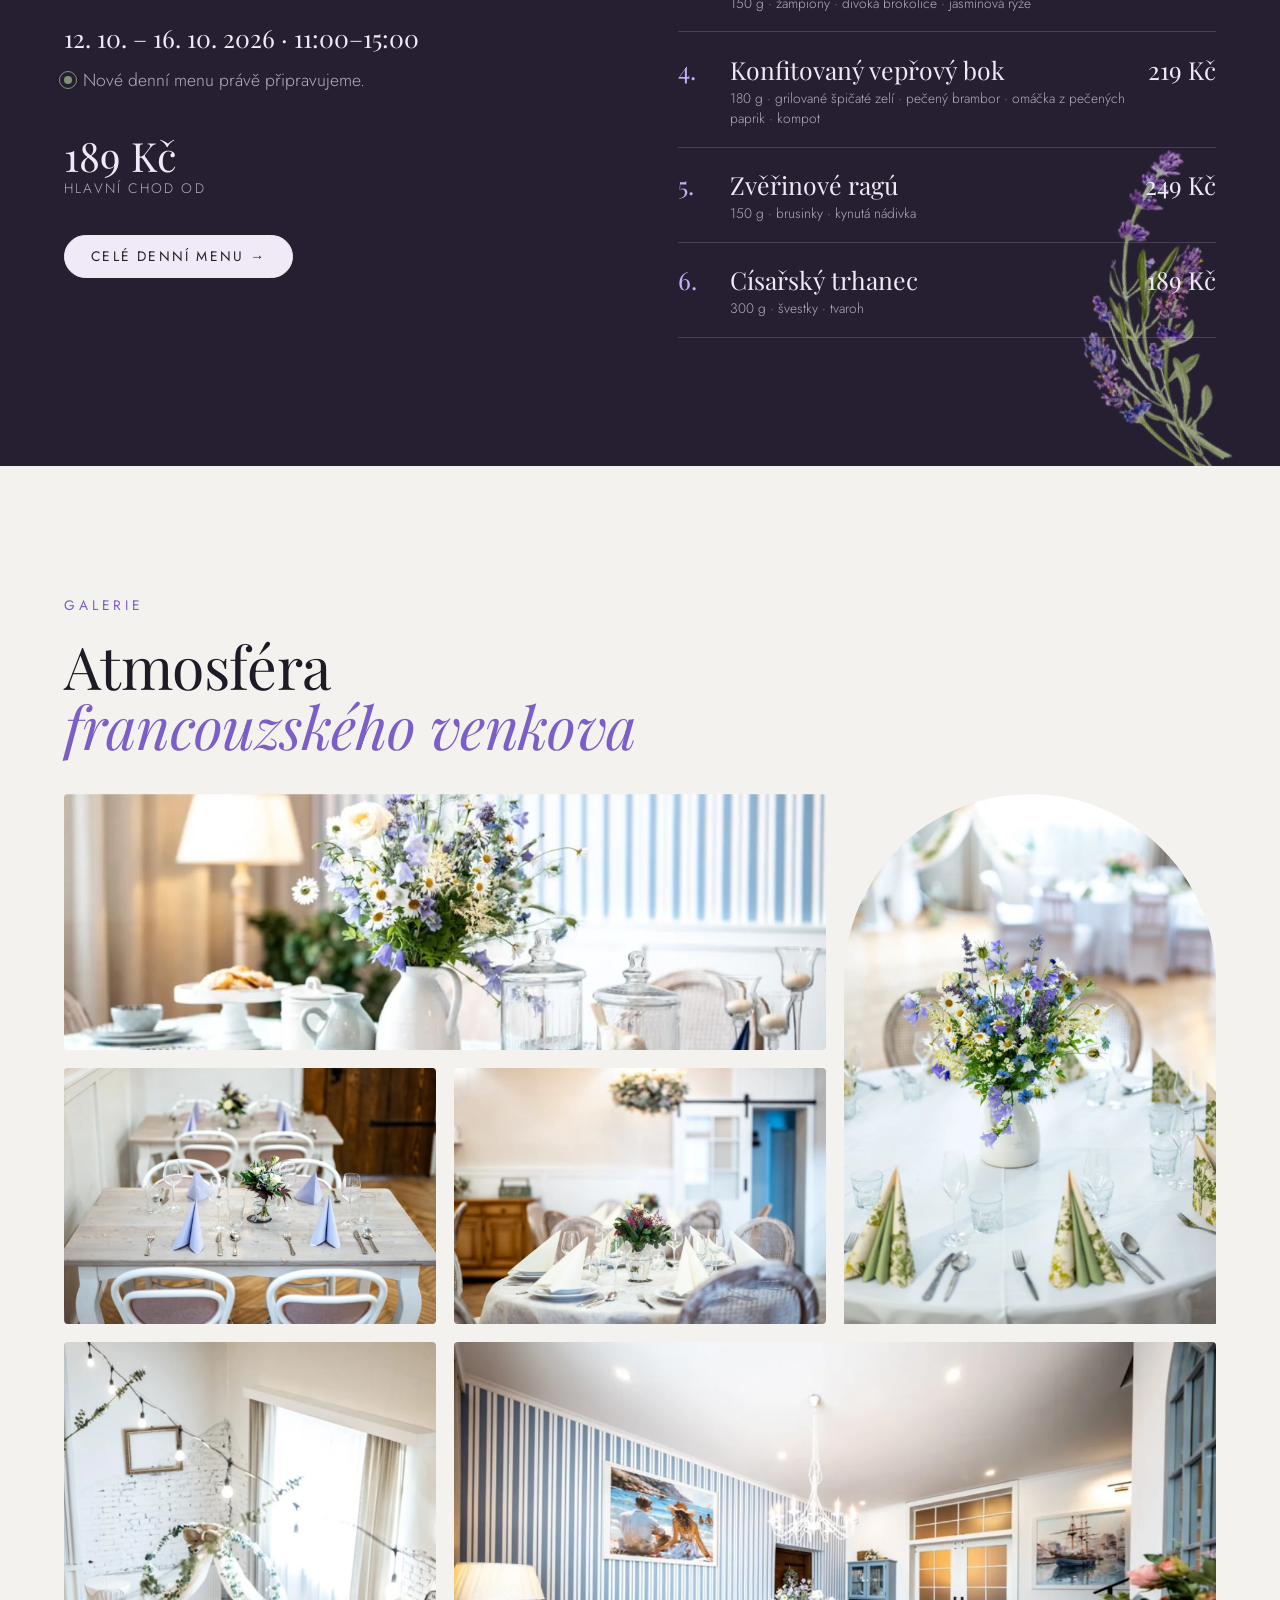
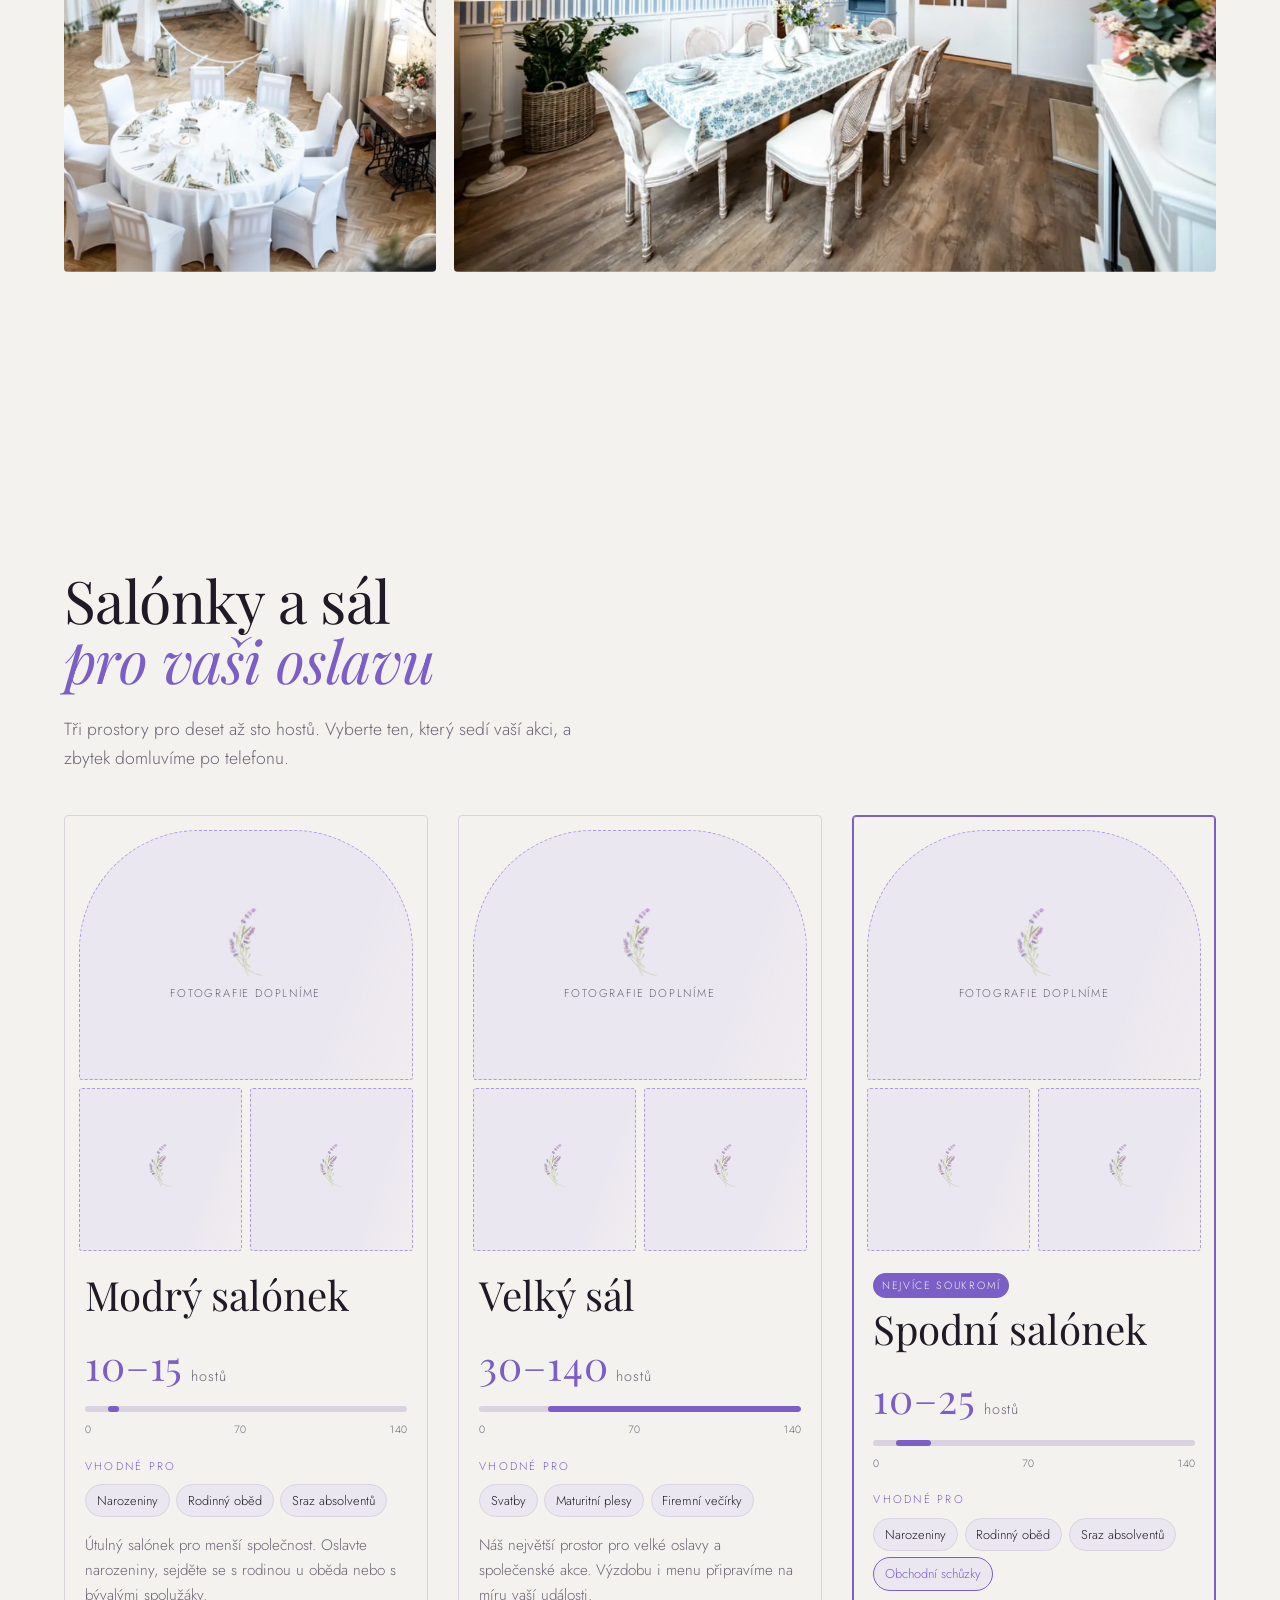
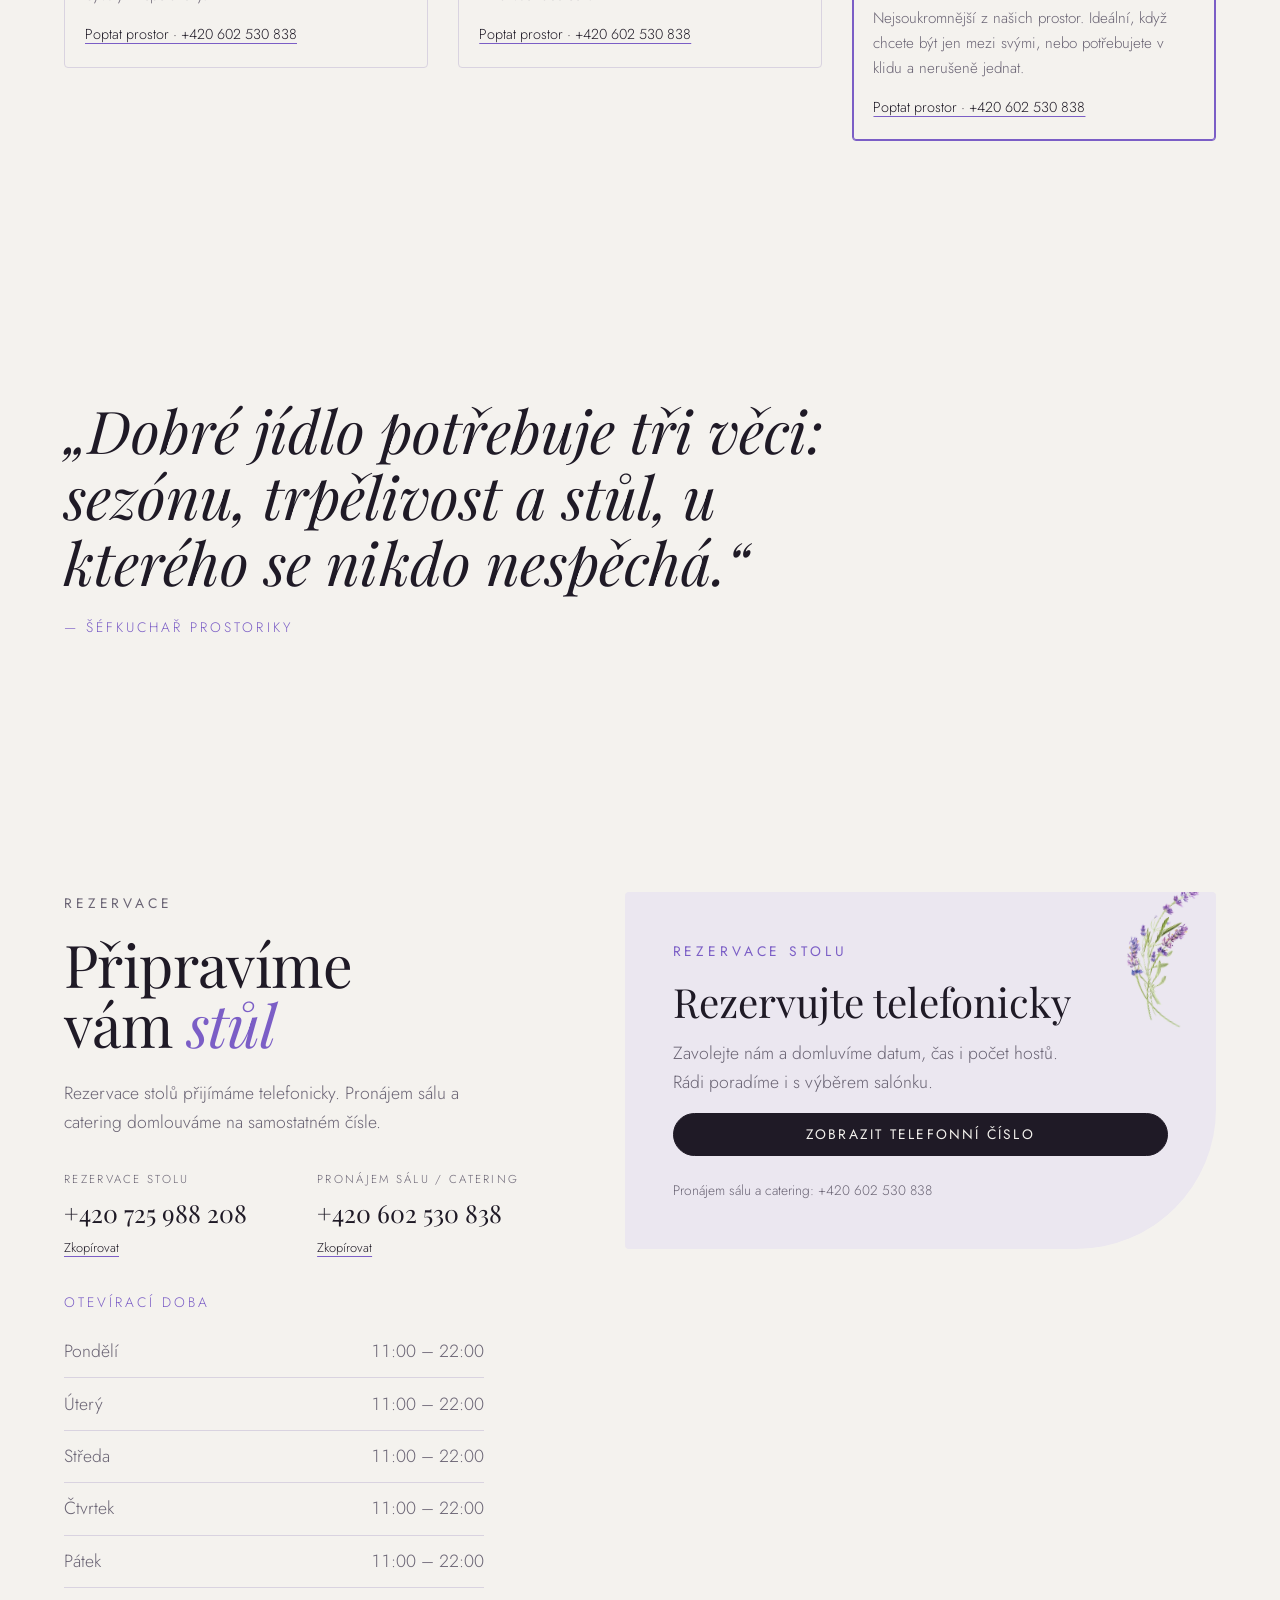
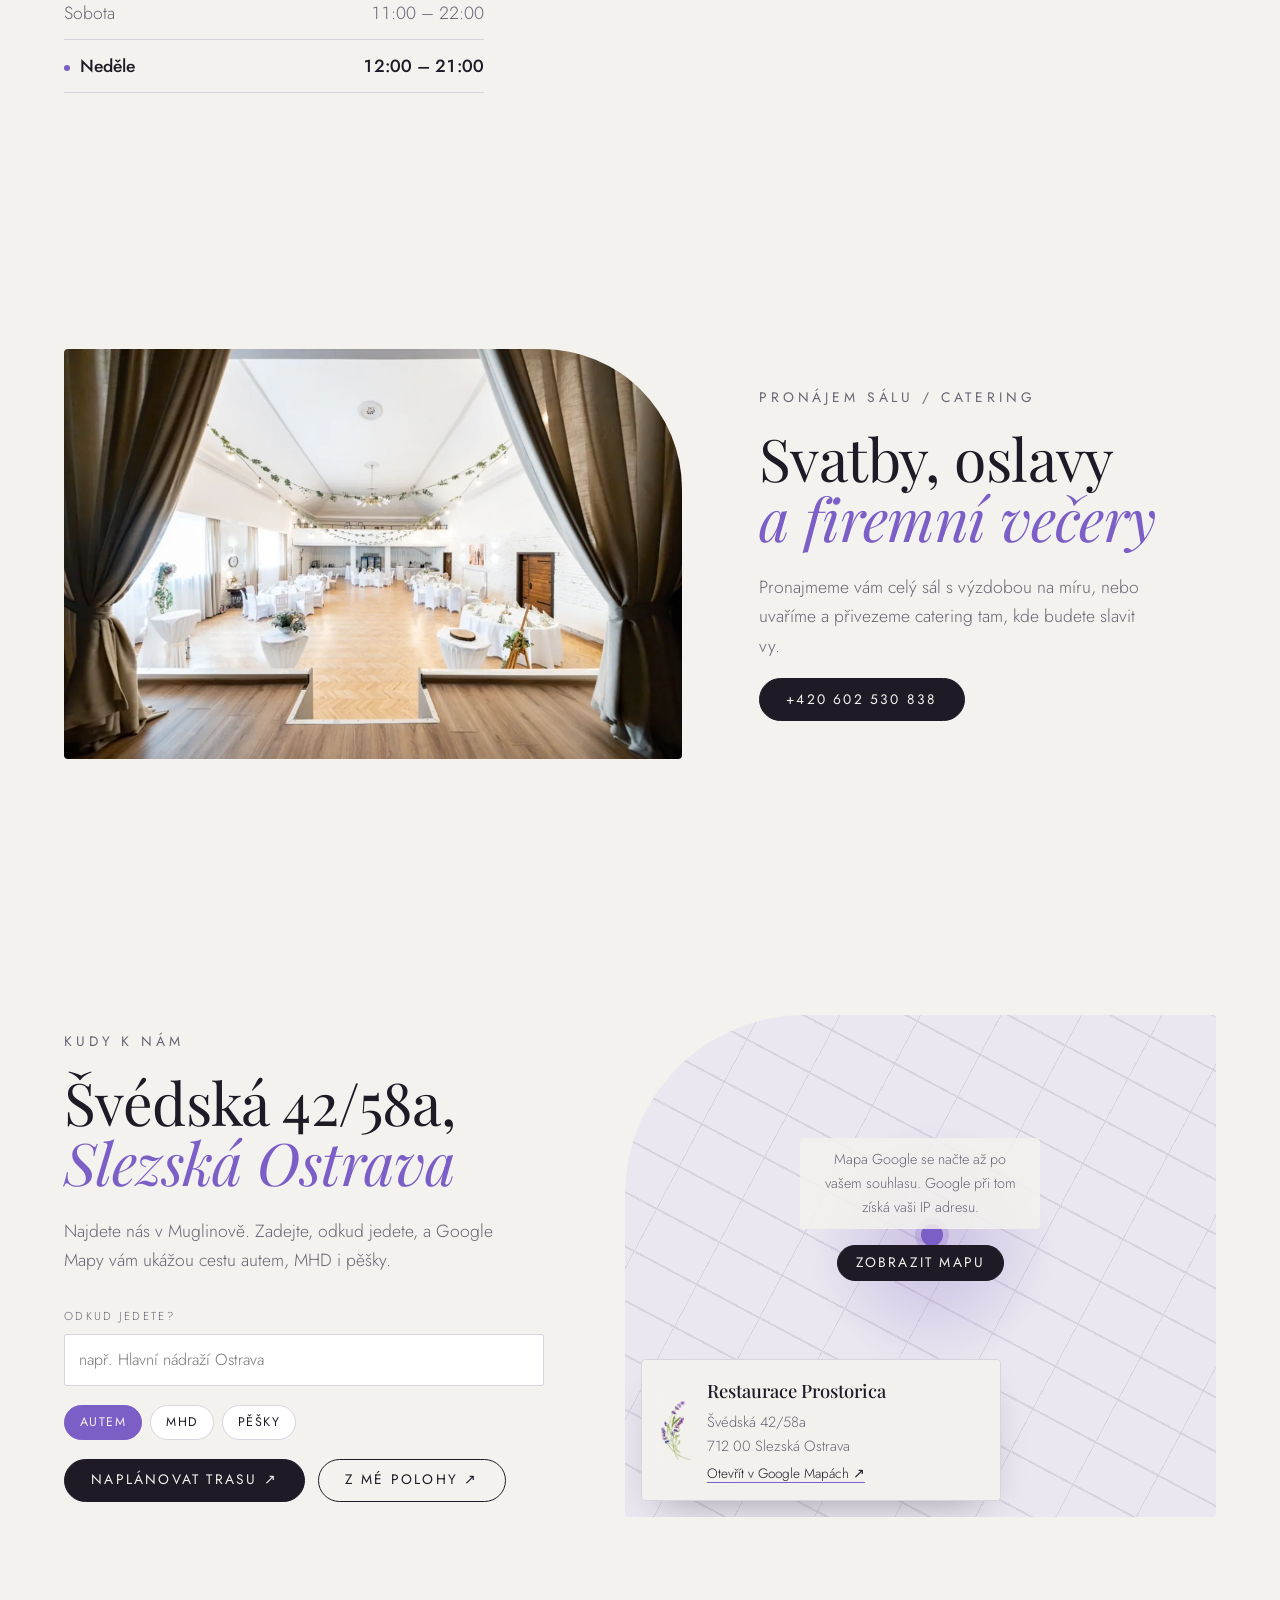
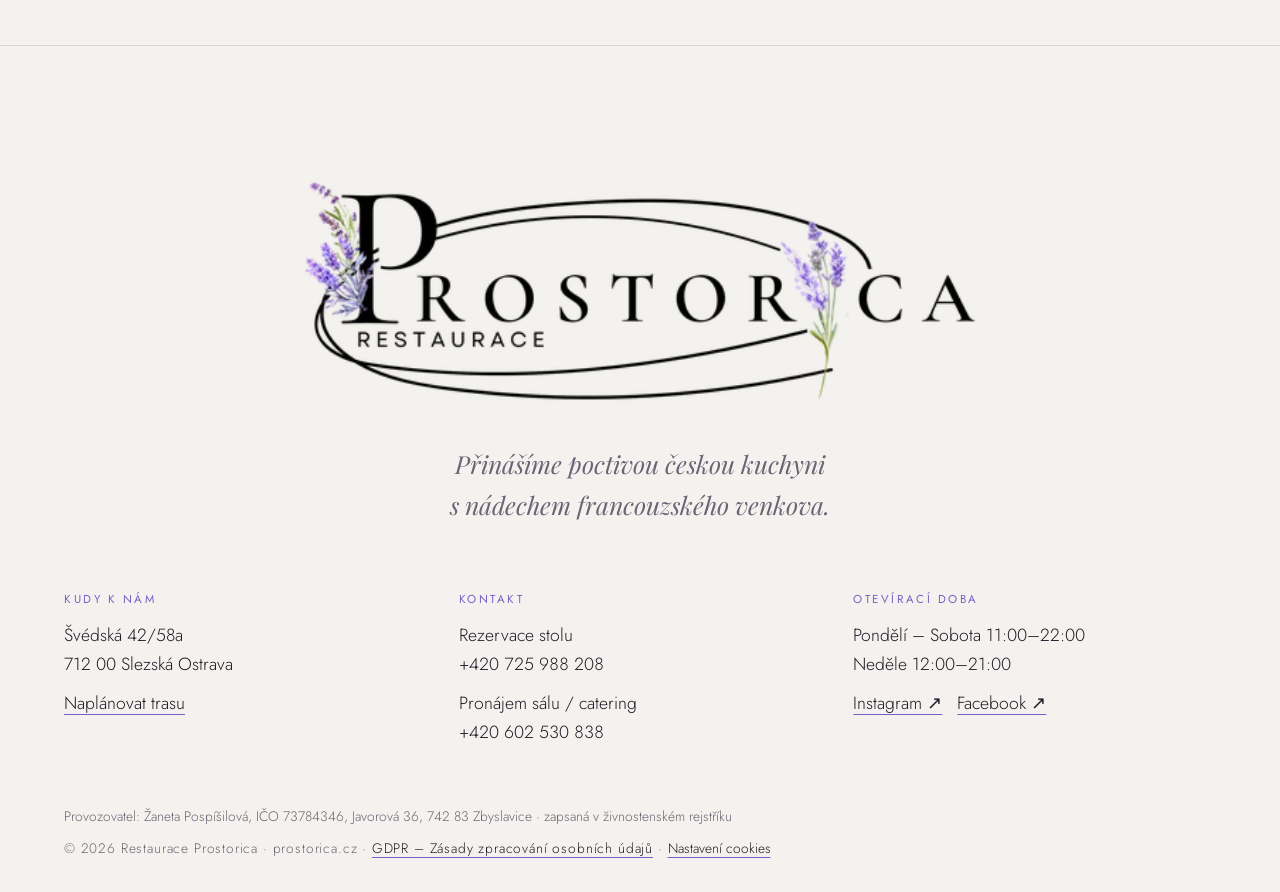
==== commit e9950852: "Menu photo strip: add the last 3 photos from the new shoot Co-Authored-By: Claude Opus 5.5 <noreply@" ====
--- a/index.html
+++ b/index.html
@@ -123,6 +123,9 @@
         <img src="assets/photos/pasta-kure.webp" alt="Těstoviny s kuřecím masem a parmazánem" width="780" height="520" loading="lazy">
         <img src="assets/photos/rolada-repa.webp" alt="Masová roláda s červenou řepou a brokolicí" width="780" height="520" loading="lazy">
         <img src="assets/photos/stul-pohanka.webp" alt="Hlavní chod, pohanka a jídelní lístek Prostorica na stole" width="780" height="520" loading="lazy">
+        <img src="assets/photos/kuchar-dokonceni.webp" alt="Kuchař dokončuje talíř" width="347" height="520" loading="lazy">
+        <img src="assets/photos/panenka-pena.webp" alt="Vepřová panenka s pěnou, bramborovými krokety a zeleninou" width="780" height="520" loading="lazy">
+        <img src="assets/photos/tri-talire.webp" alt="Tři hotové chody v rukou kuchařů" width="780" height="520" loading="lazy">
       </div>
     </div>
     <p class="menu__note" data-i18n="menu.note">Poloviční porce 70 % z ceny jídla · hmotnost v syrovém stavu · alergeny na vyžádání u obsluhy · obaly na jídlo 15 Kč</p>
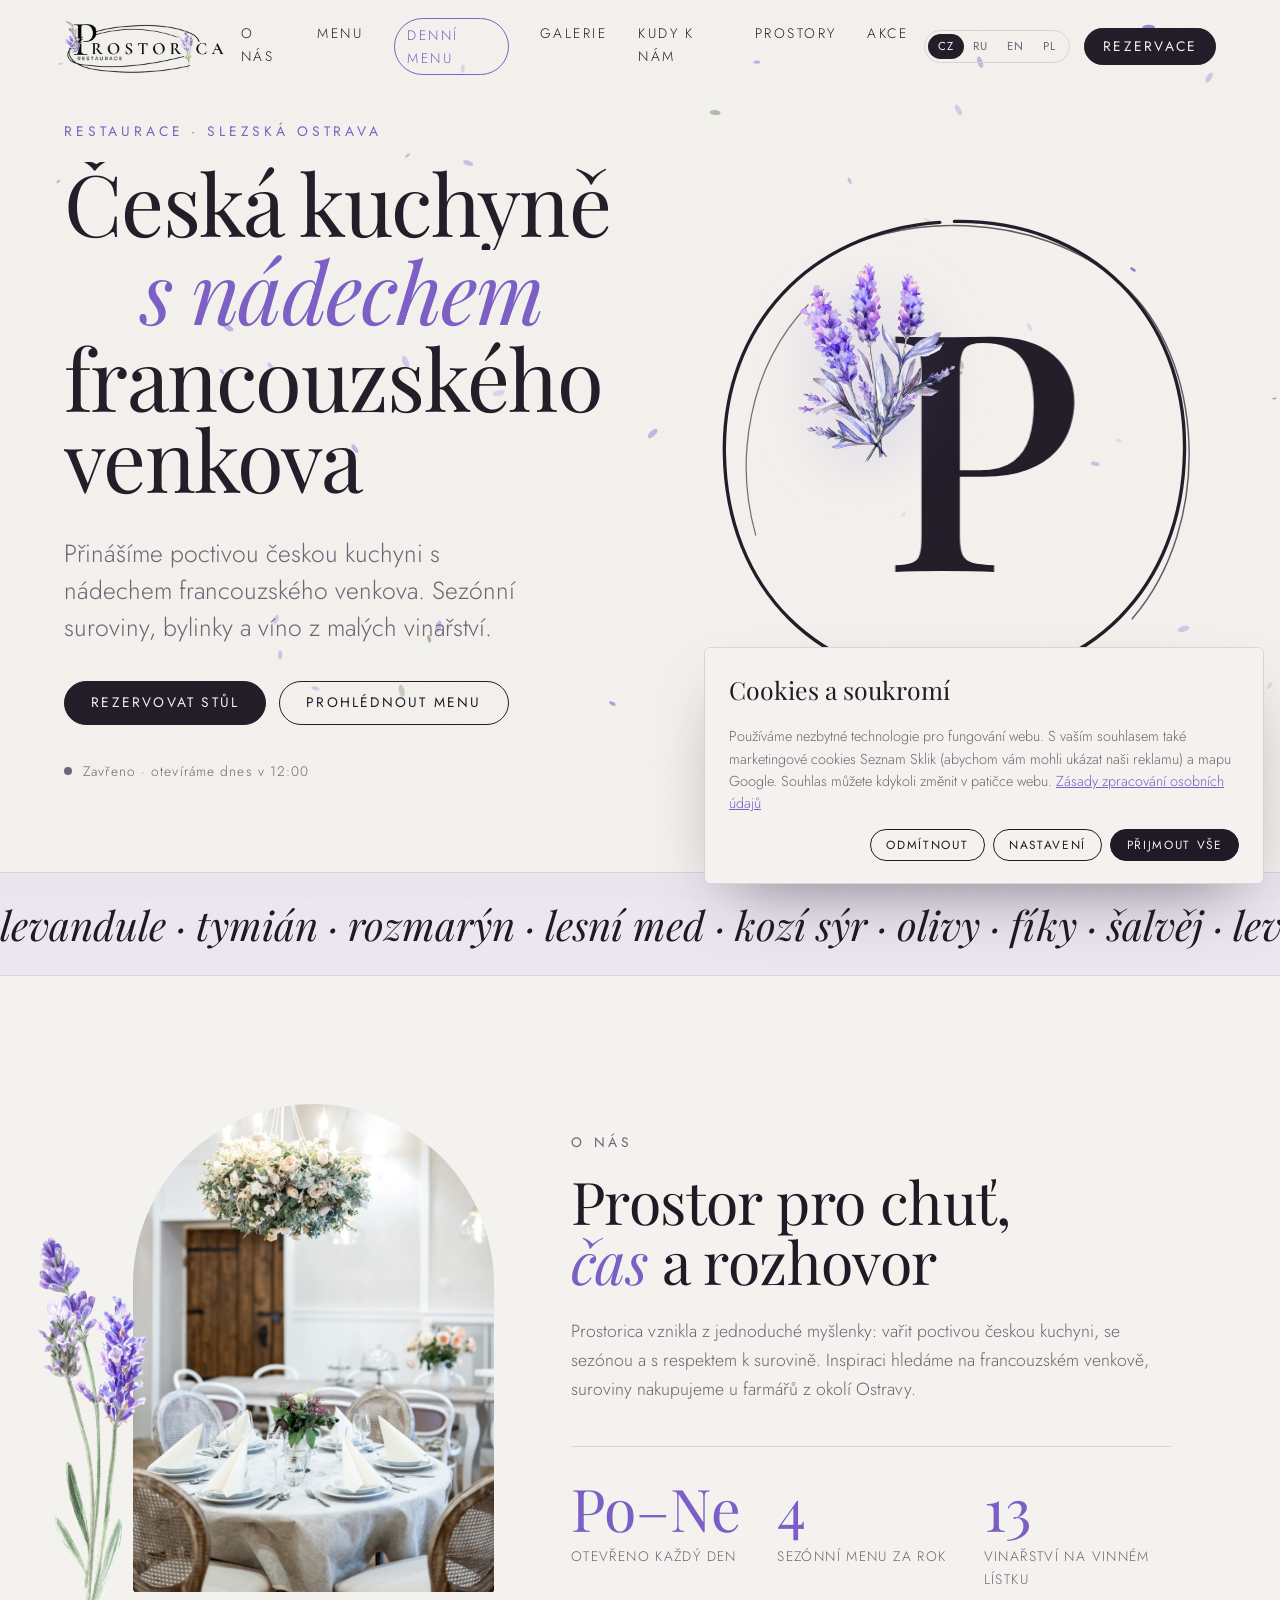
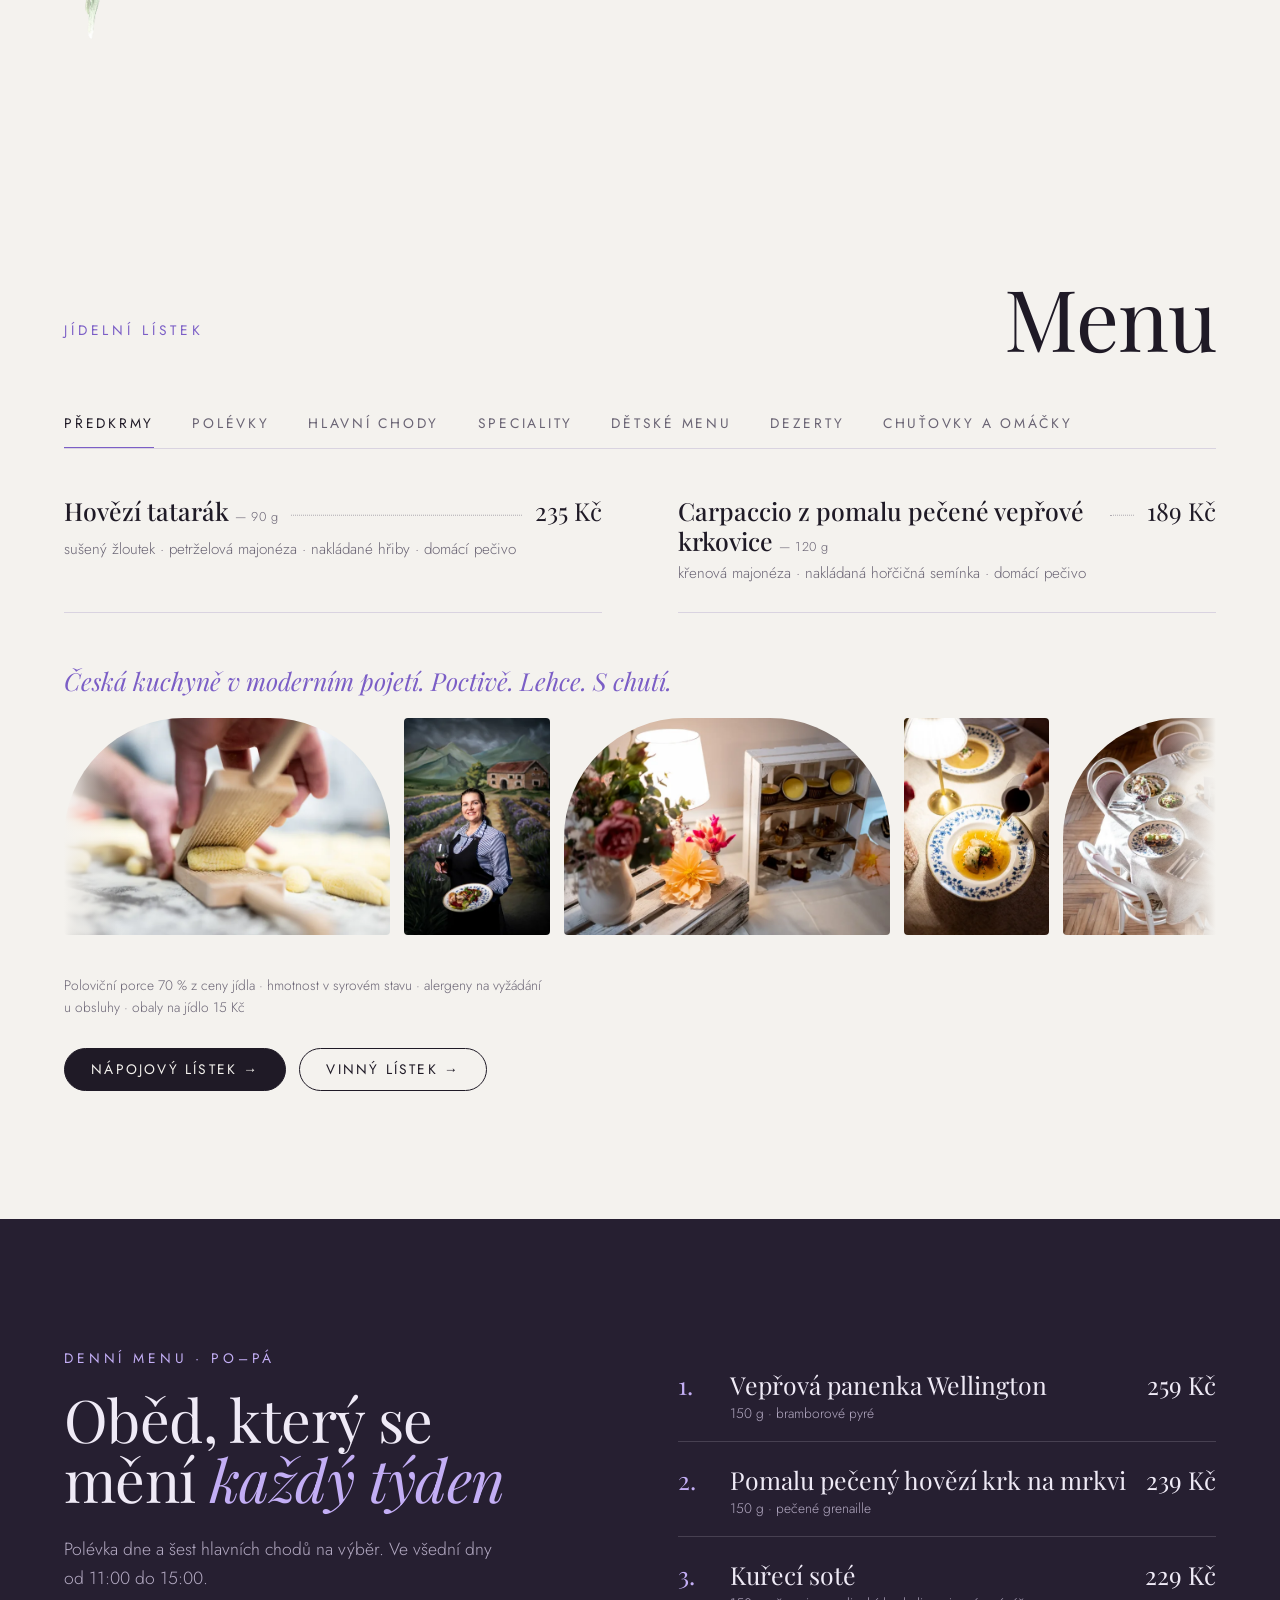
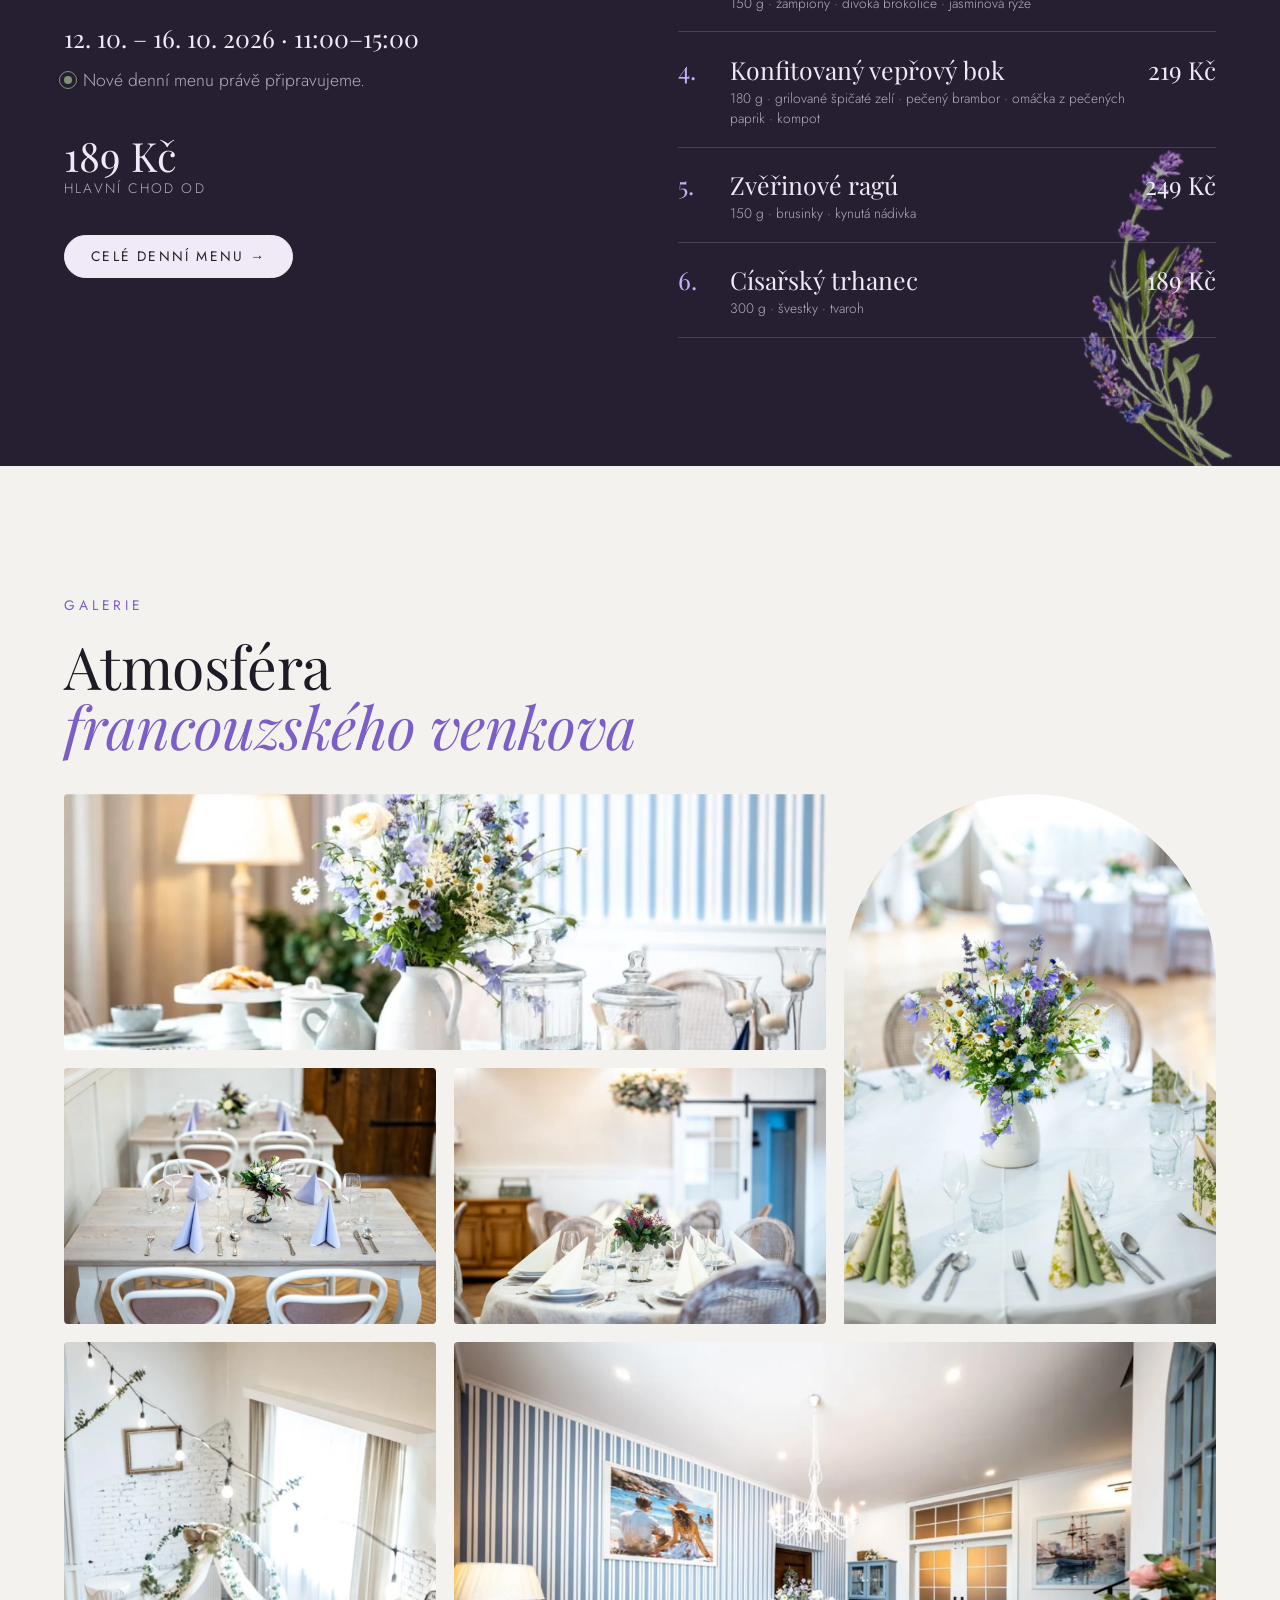
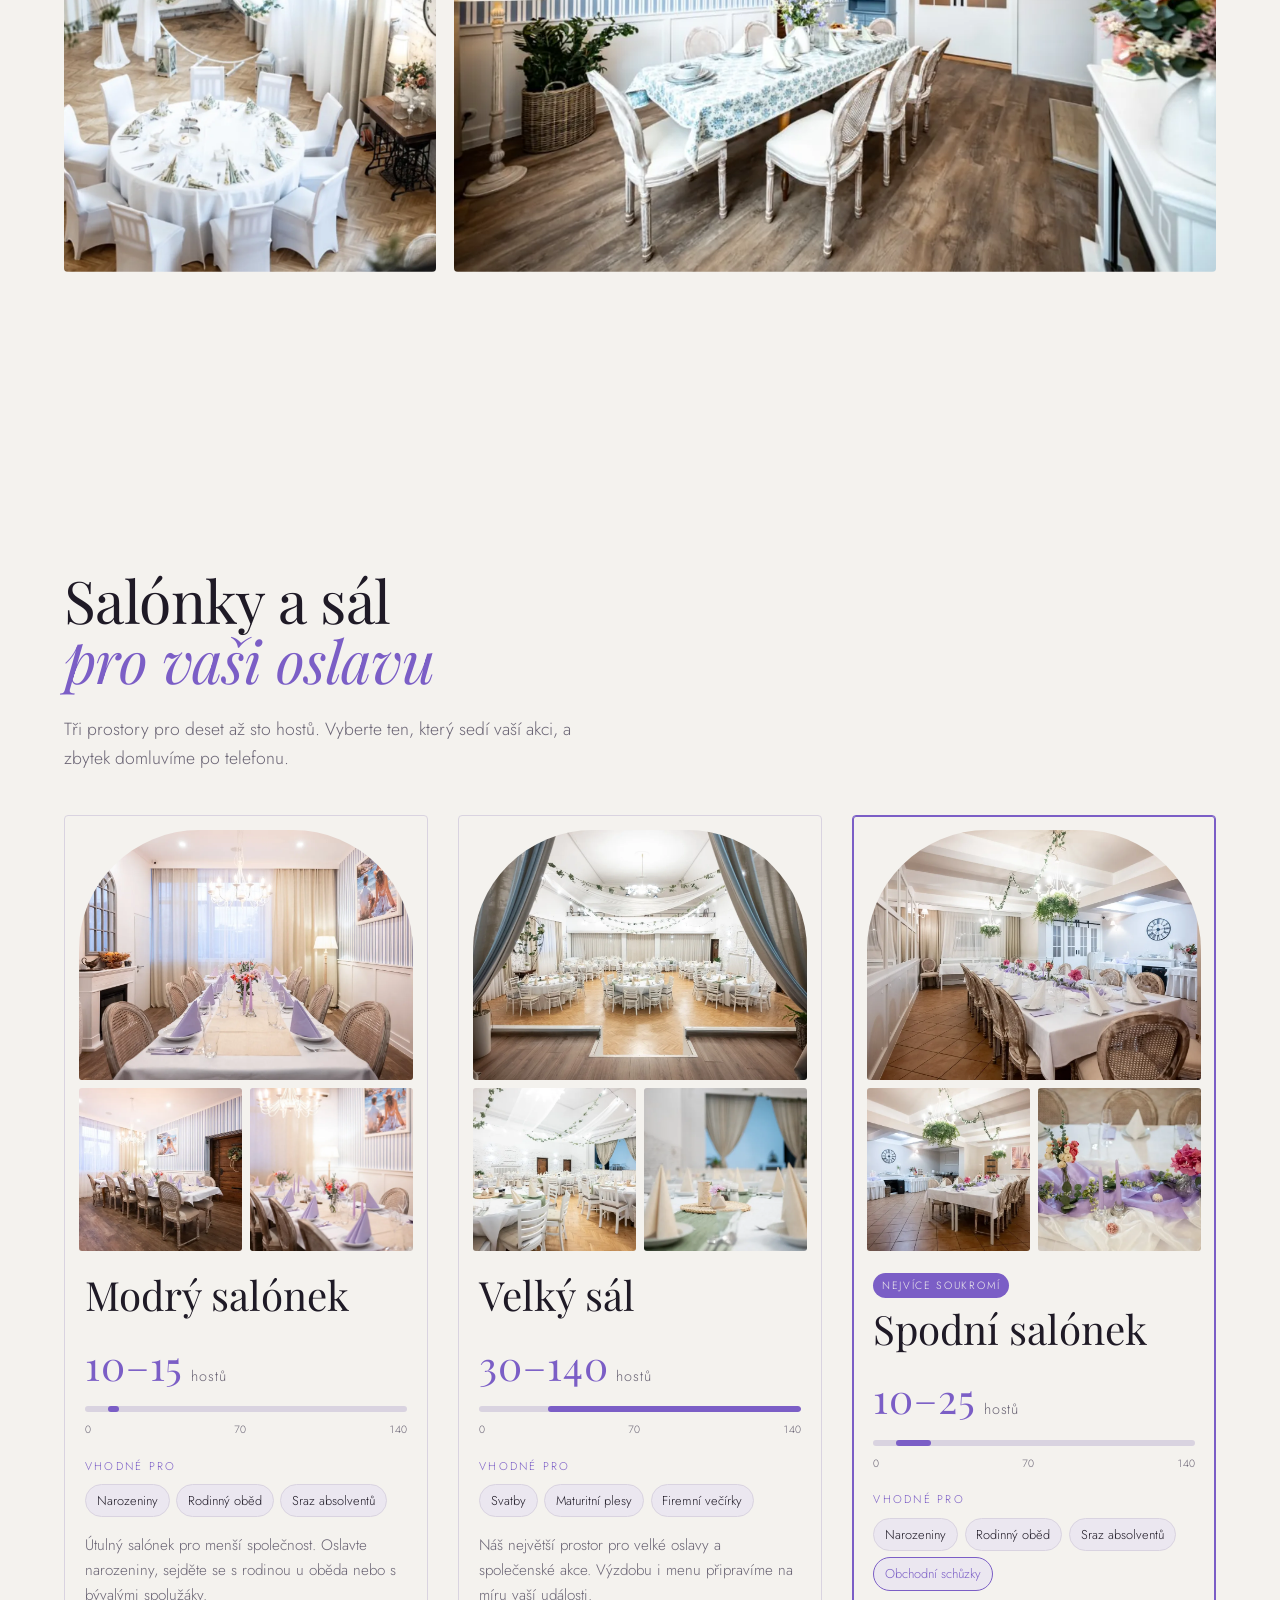
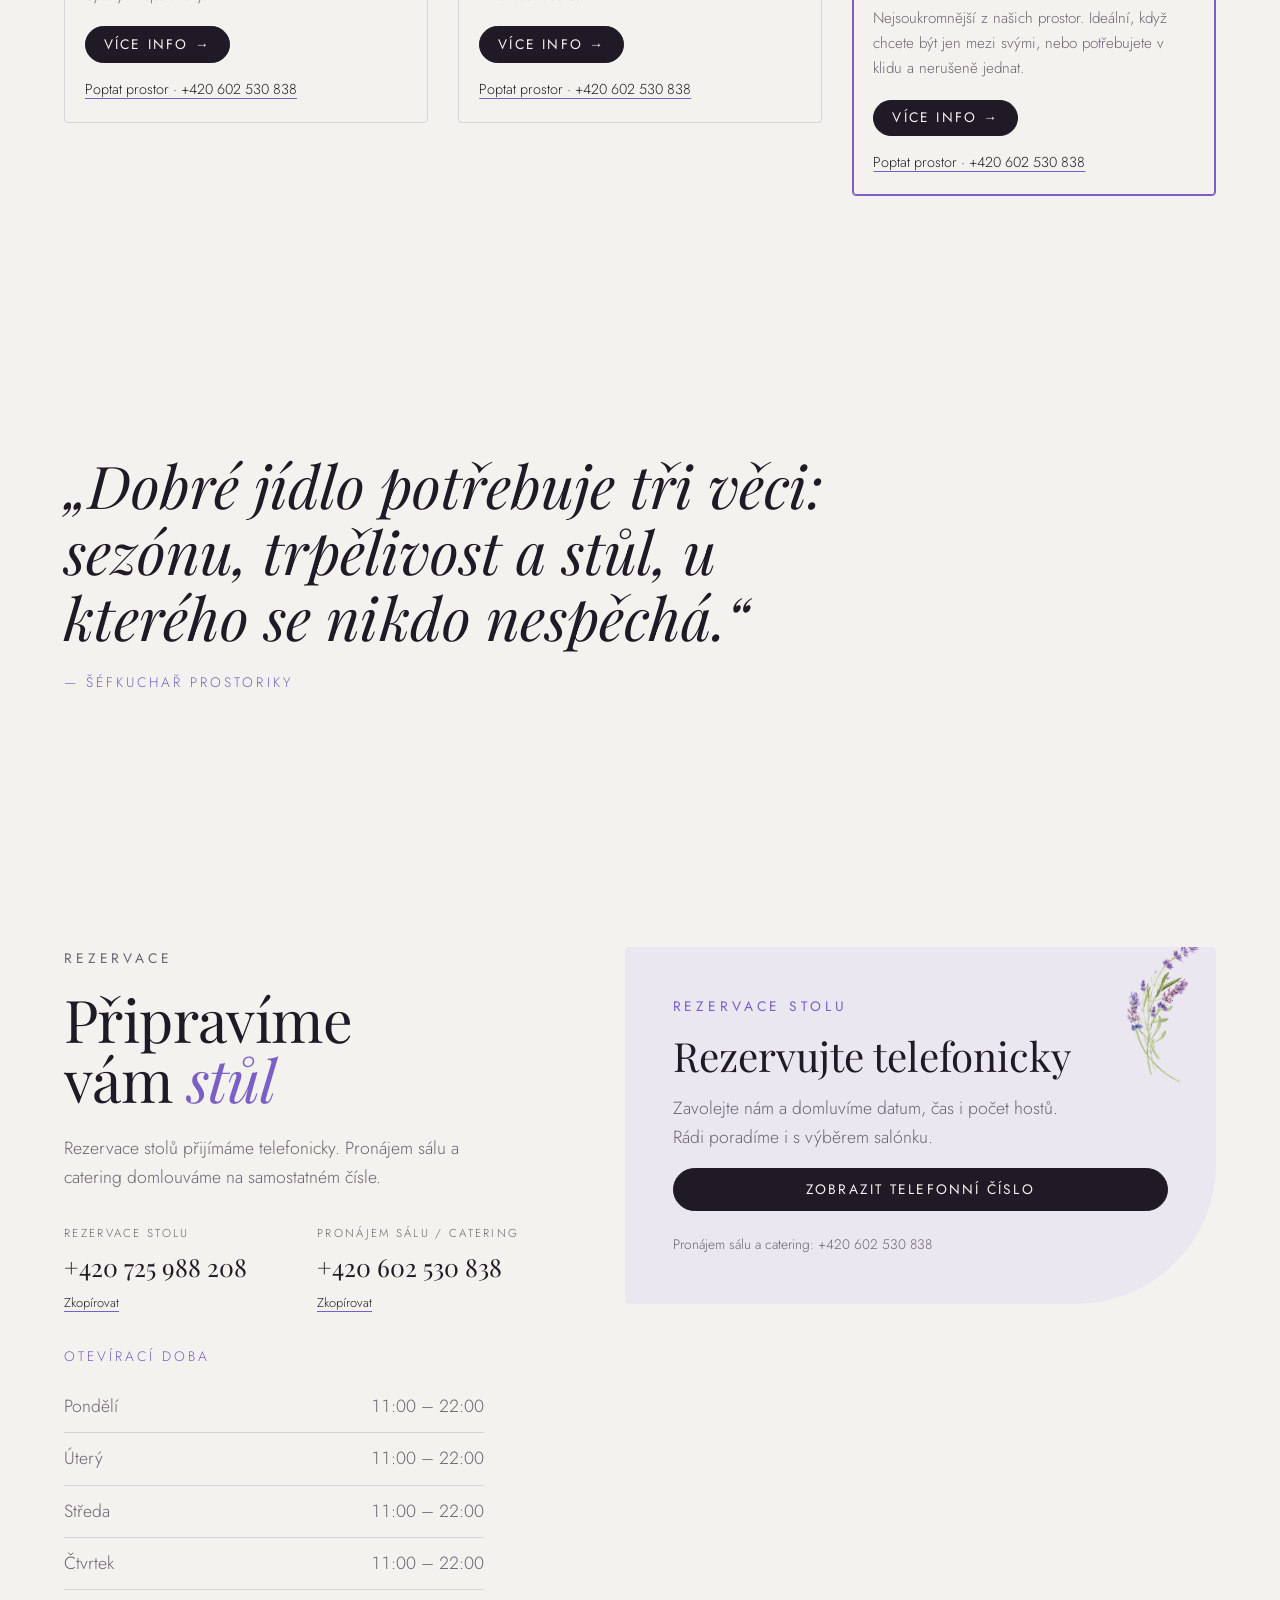
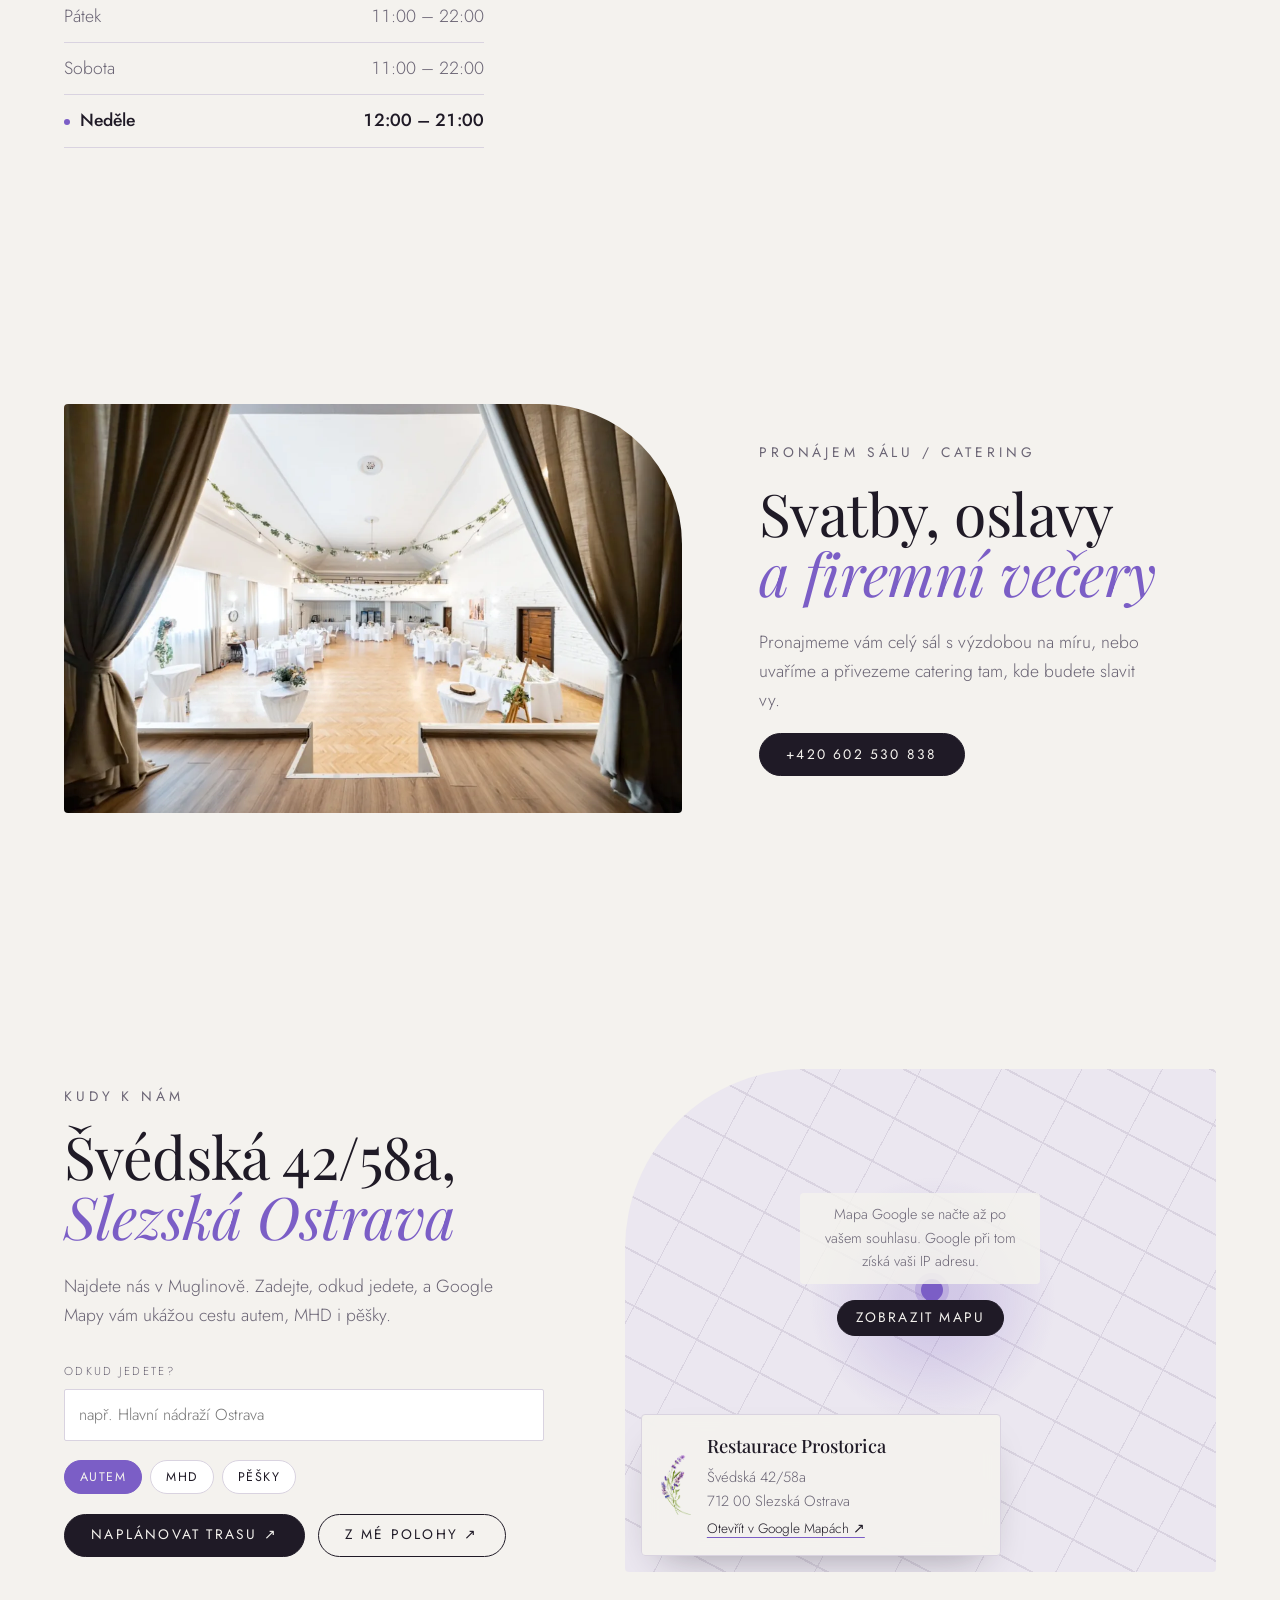
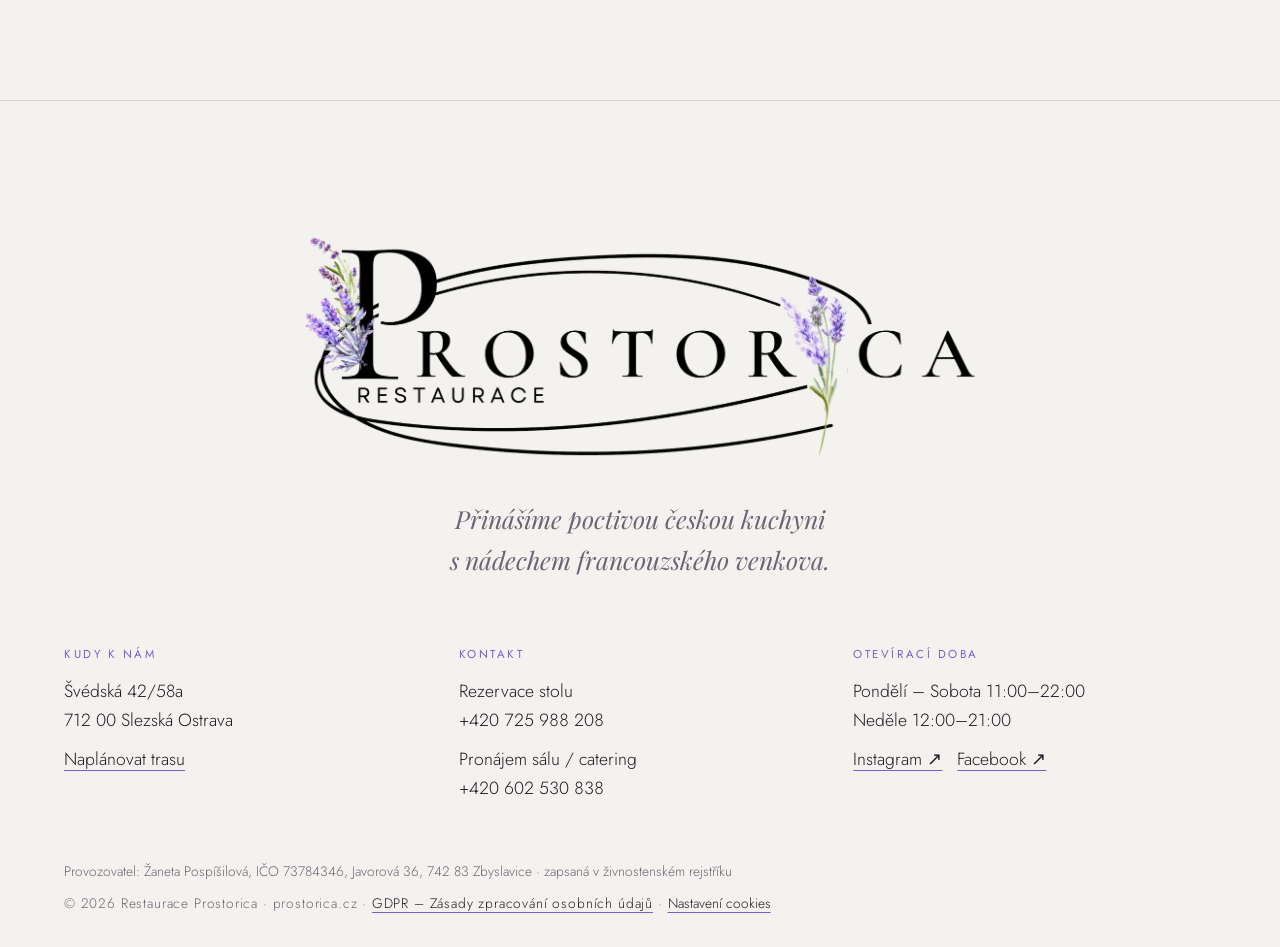
==== commit 110879c2: "Menu photo strip: separate the two photos of the same dish Co-Authored-By: Claude Opus 5.5 <noreply@" ====
--- a/index.html
+++ b/index.html
@@ -115,13 +115,13 @@
         <img src="assets/photos/stul-menu.webp" alt="Kulatý stůl prostřený několika chody" width="780" height="520" loading="lazy">
         <img src="assets/photos/stul-vino-steak.webp" alt="Dva hlavní chody a sklenky vína na stolku s lampou" width="347" height="520" loading="lazy">
         <img src="assets/photos/polevka-prelevani.webp" alt="Krémová polévka přelévaná na talíř s modrým vzorem" width="347" height="520" loading="lazy">
+        <img src="assets/photos/rolada-repa.webp" alt="Masová roláda s červenou řepou a brokolicí" width="780" height="520" loading="lazy">
         <img src="assets/photos/barmanka-koktejl.webp" alt="Barmanka připravuje koktejl" width="347" height="520" loading="lazy">
         <img src="assets/photos/roastbeef-chleb.webp" alt="Tenké plátky masa s hořčičným kaviárem a opečeným chlebem" width="780" height="520" loading="lazy">
         <img src="assets/photos/tatarak-salat.webp" alt="Tatarák se salátem na bílém talíři" width="347" height="520" loading="lazy">
         <img src="assets/photos/eclair.webp" alt="Čokoládový dezert s karamelem a pistáciemi" width="780" height="520" loading="lazy">
         <img src="assets/photos/kuchar-pasta.webp" alt="Kuchař servíruje těstoviny z pánve" width="347" height="520" loading="lazy">
         <img src="assets/photos/pasta-kure.webp" alt="Těstoviny s kuřecím masem a parmazánem" width="780" height="520" loading="lazy">
-        <img src="assets/photos/rolada-repa.webp" alt="Masová roláda s červenou řepou a brokolicí" width="780" height="520" loading="lazy">
         <img src="assets/photos/stul-pohanka.webp" alt="Hlavní chod, pohanka a jídelní lístek Prostorica na stole" width="780" height="520" loading="lazy">
         <img src="assets/photos/kuchar-dokonceni.webp" alt="Kuchař dokončuje talíř" width="347" height="520" loading="lazy">
         <img src="assets/photos/panenka-pena.webp" alt="Vepřová panenka s pěnou, bramborovými krokety a zeleninou" width="780" height="520" loading="lazy">
--- a/css/style.css
+++ b/css/style.css
@@ -663,3 +663,4 @@
 .lunch__list { position: relative; z-index: 1; }
 .callcard__title, .callcard .eyebrow { padding-right: 64px; }
 @media (max-width: 520px) { .callcard__sprig { width: 48px; right: 10px; top: -6px; opacity: .6; } }
+.room__more { margin-top: .6rem; }
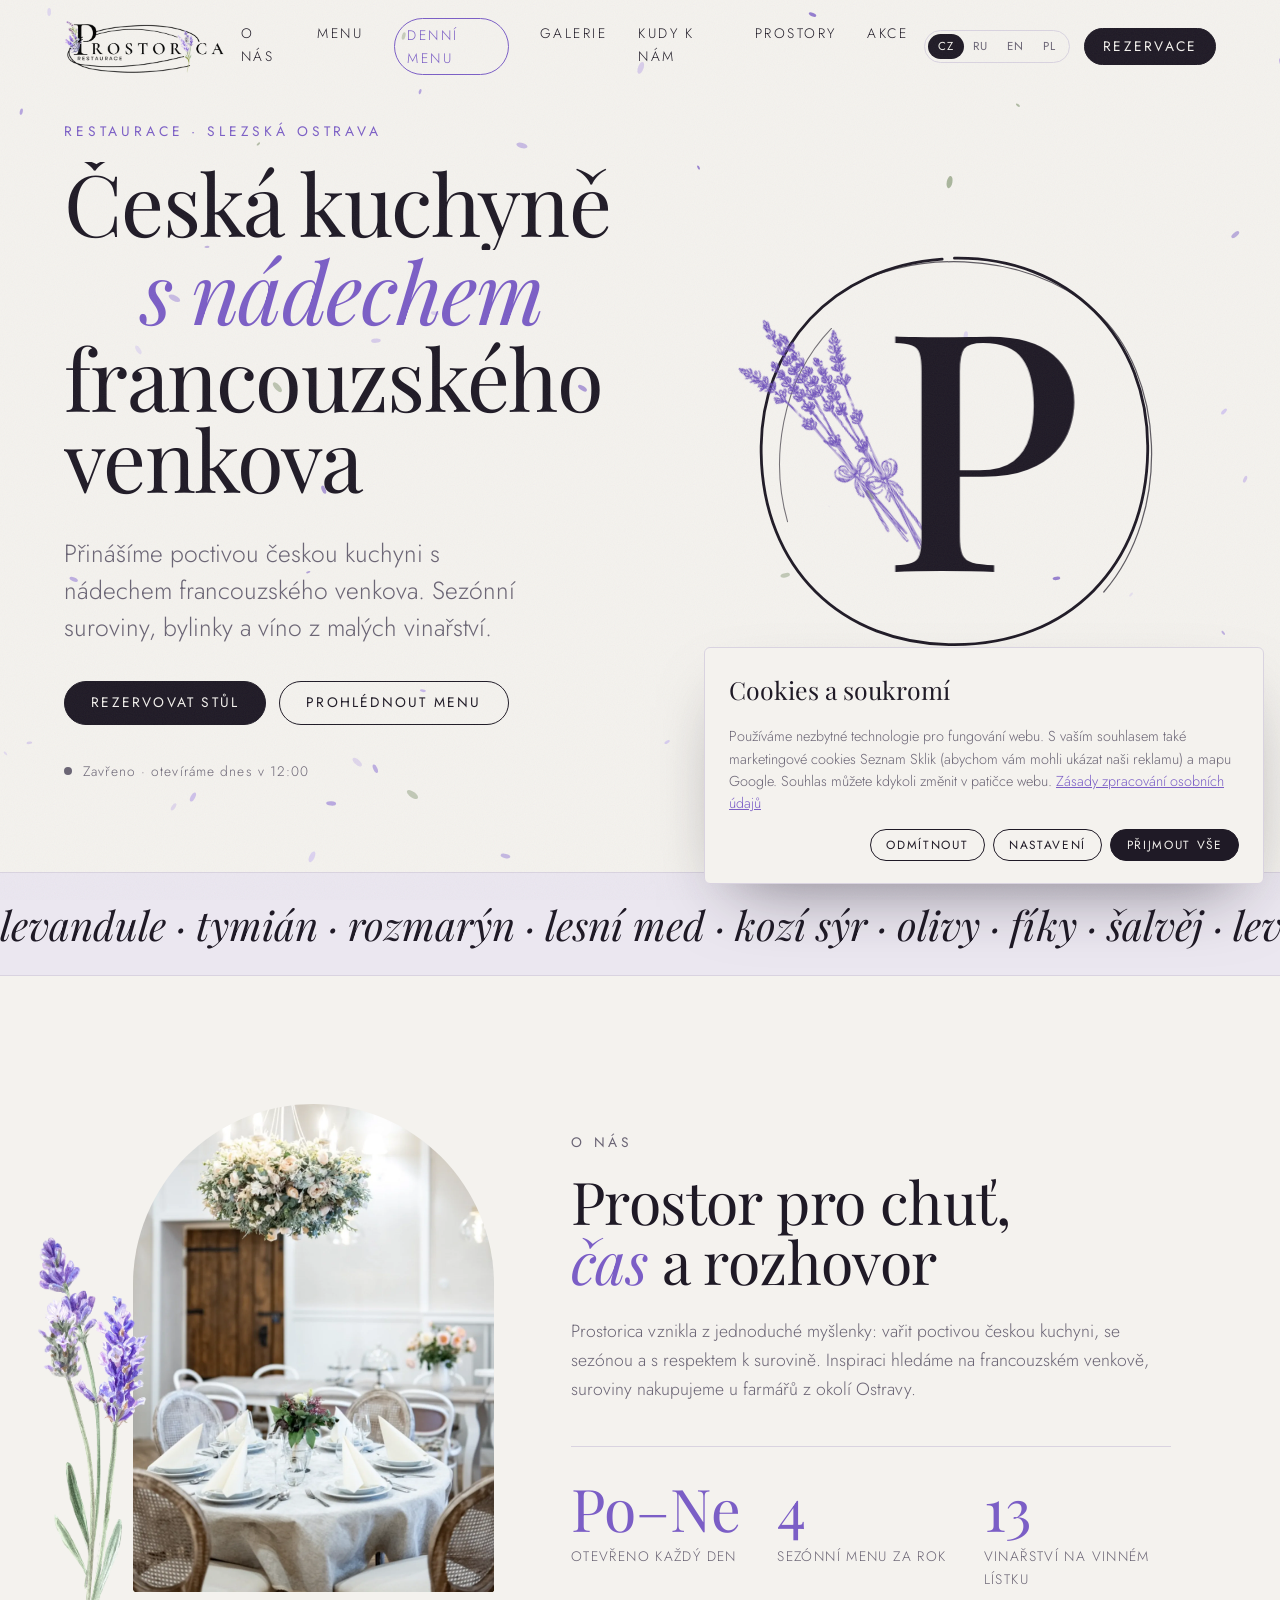
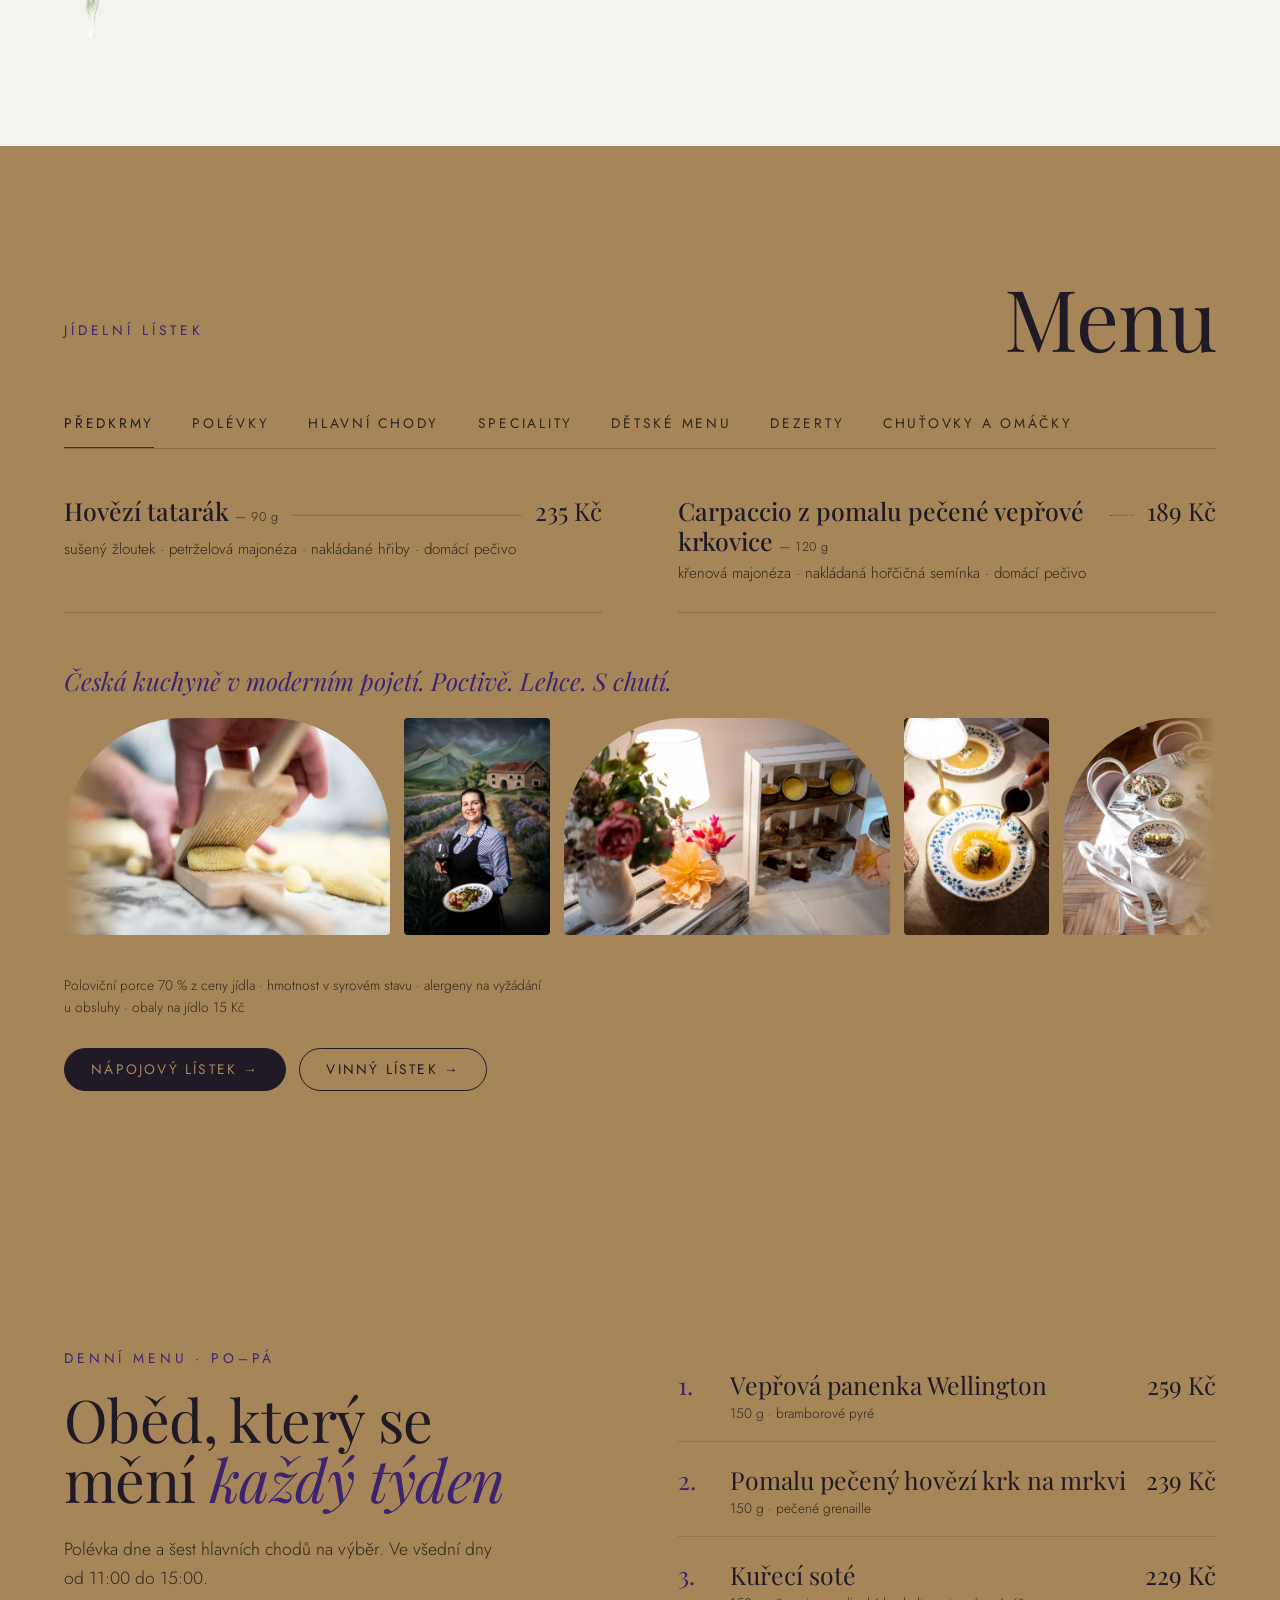
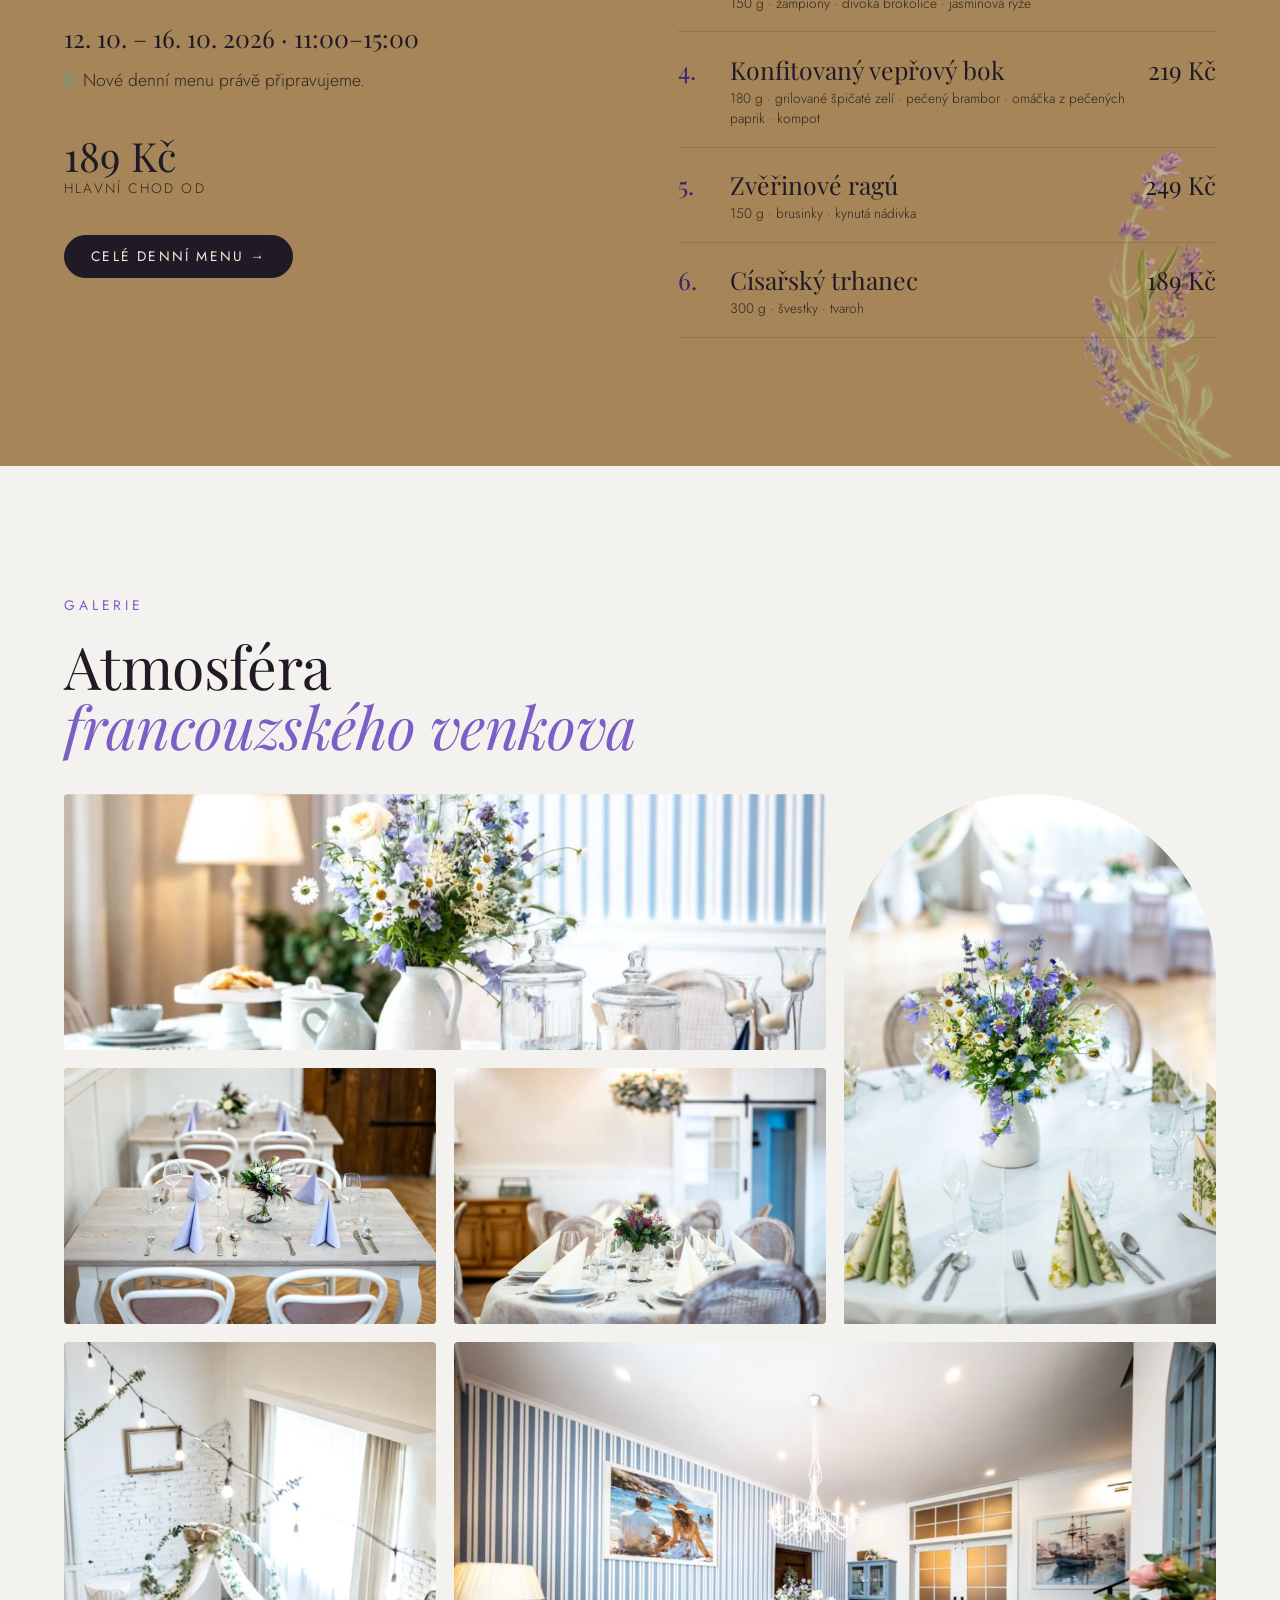
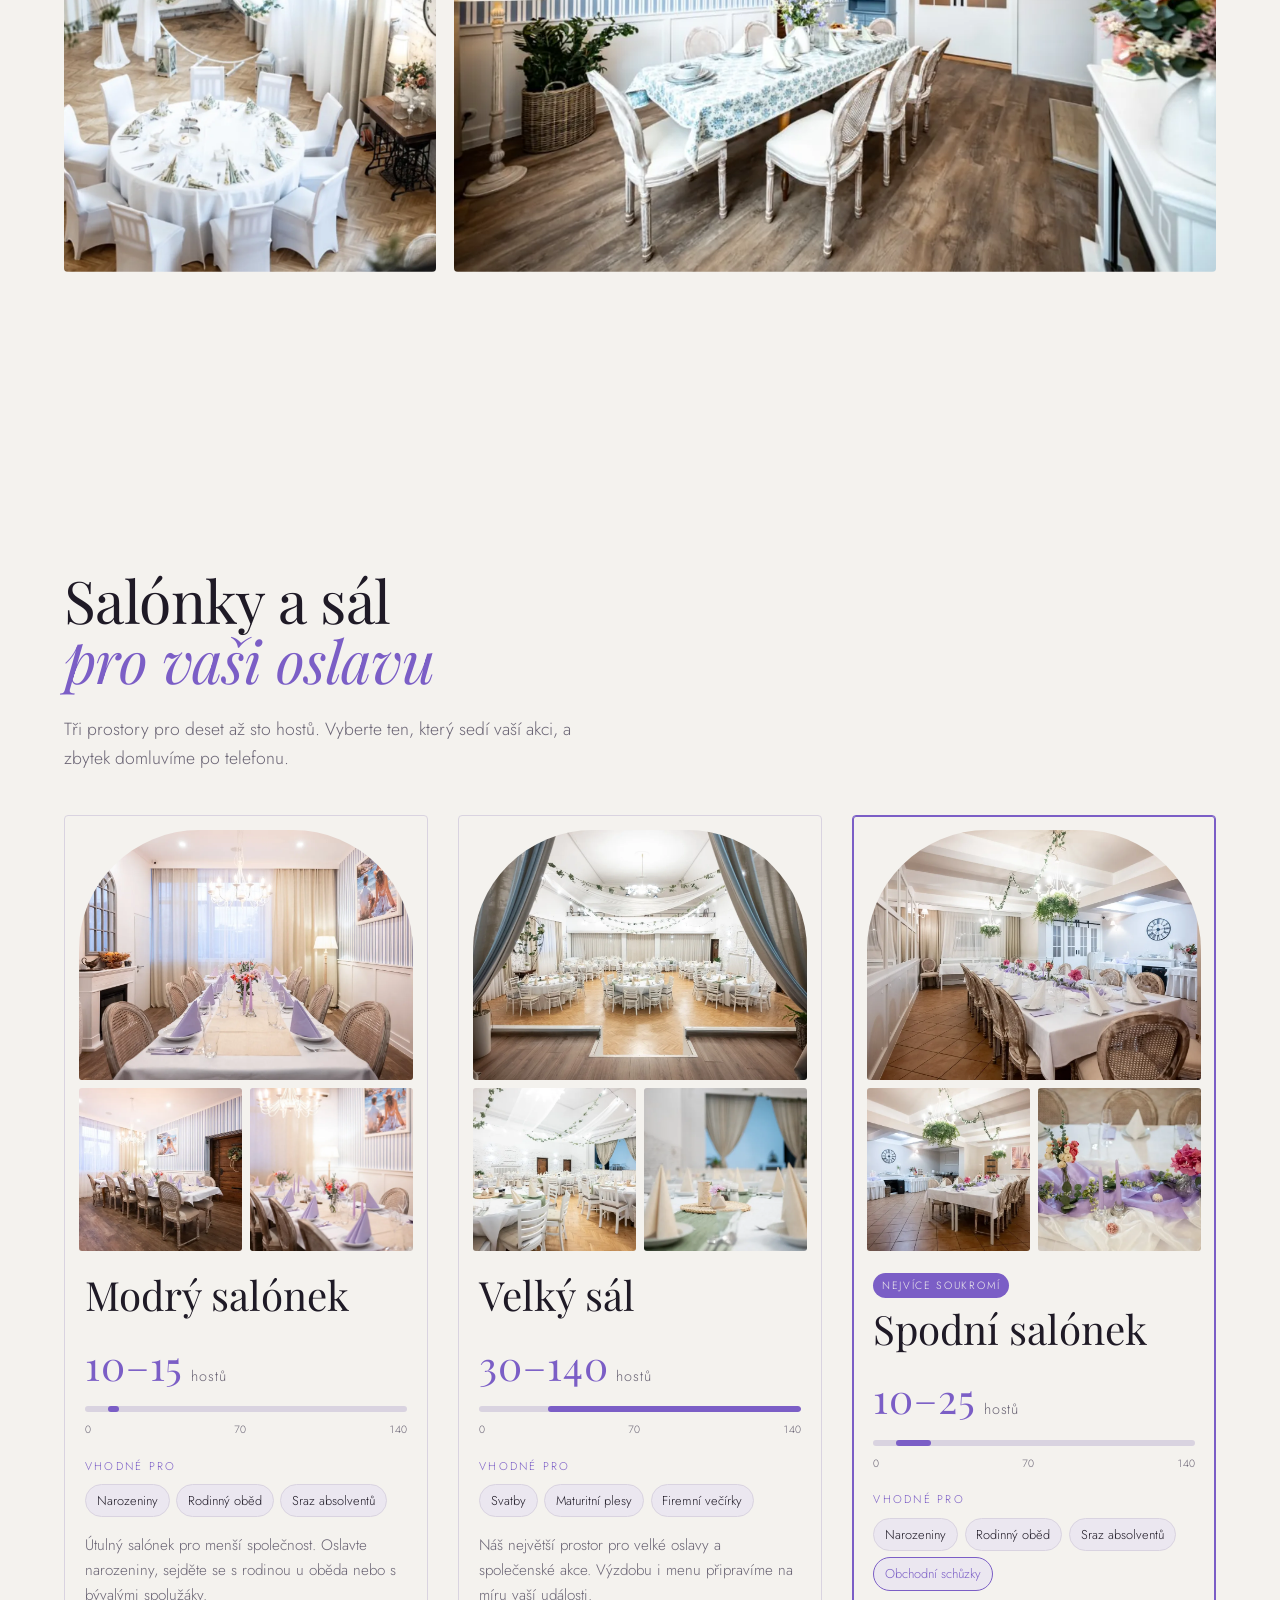
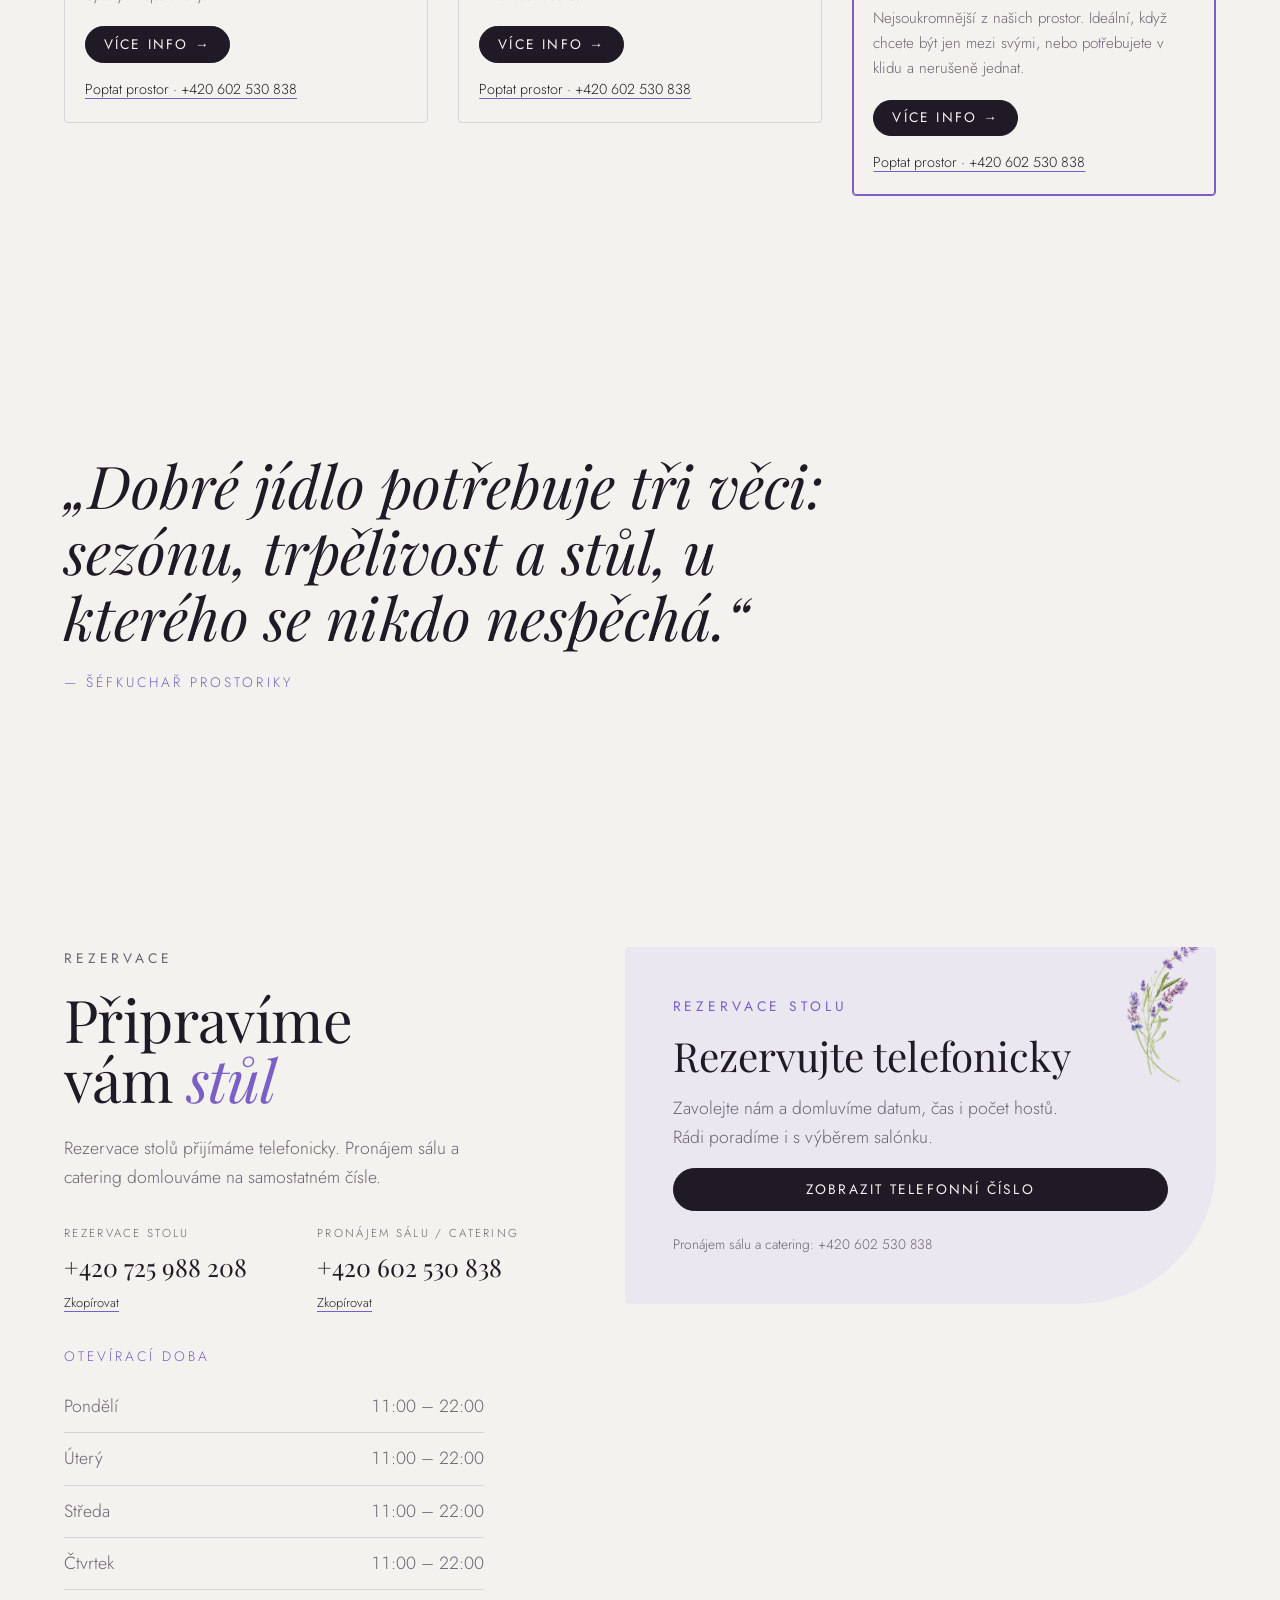
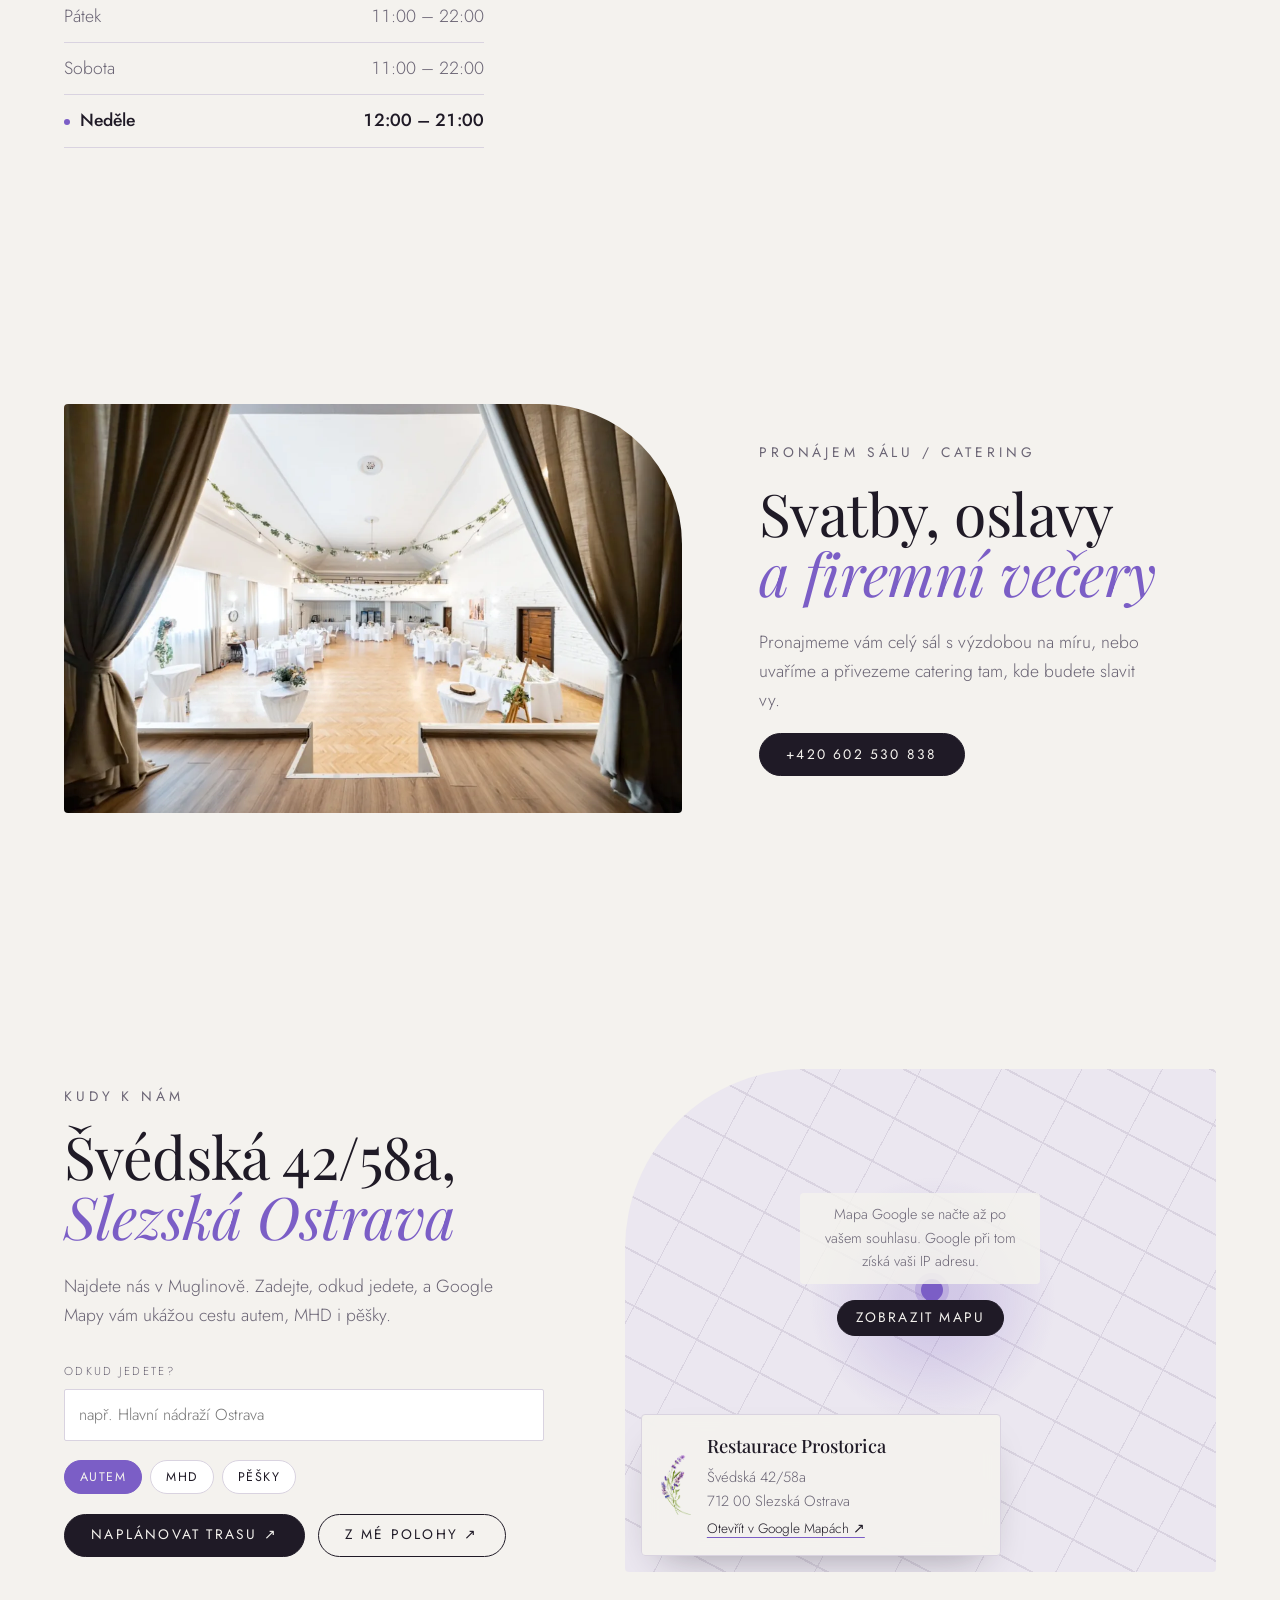
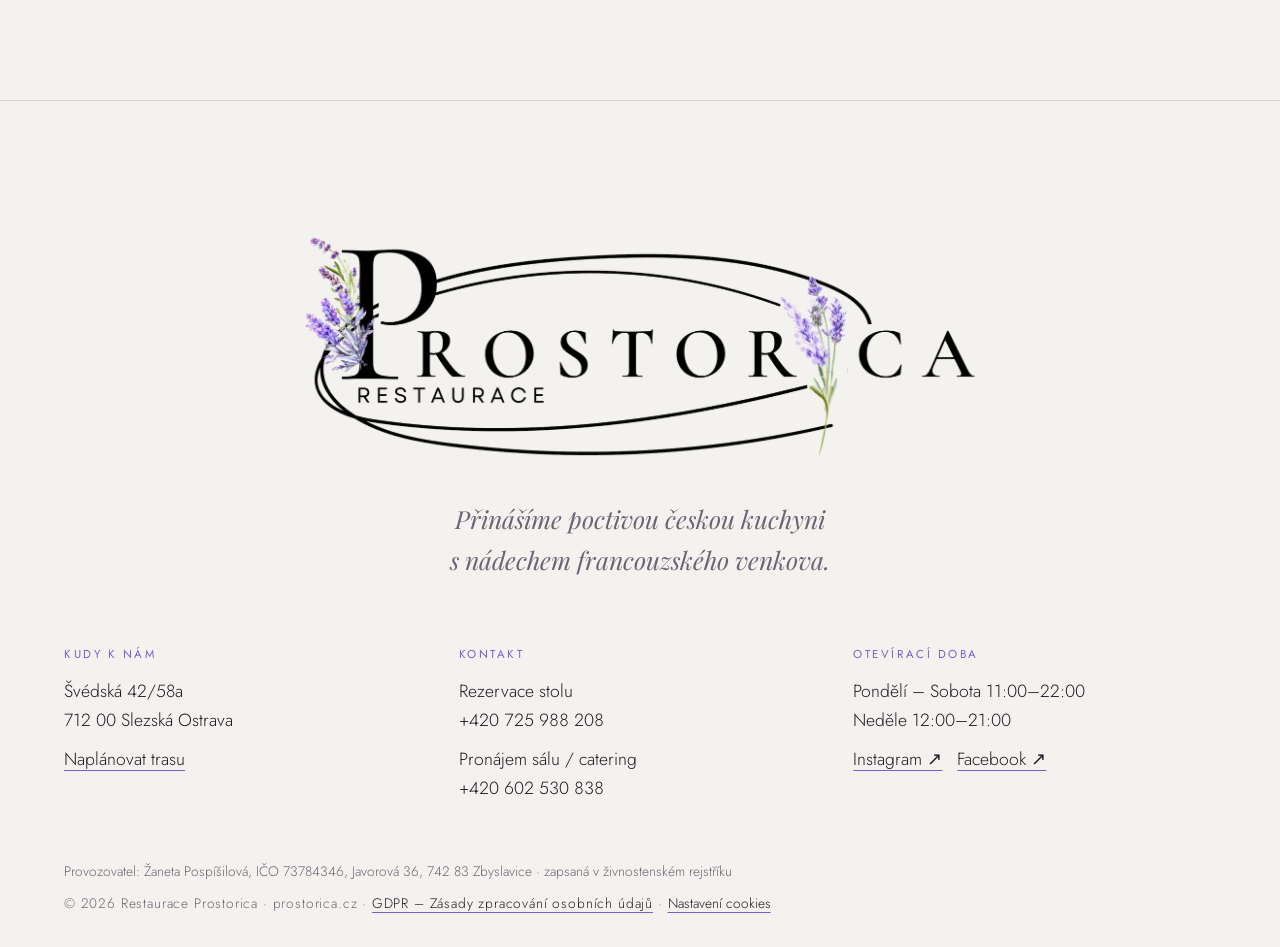
==== commit b89e4dba: "Hero: line-drawn lavender beside the P, smaller ring; Sandalwood background for Menu and Denní menu " ====
--- a/index.html
+++ b/index.html
@@ -63,7 +63,8 @@
         <path class="ring__c" d="M60 330 C 40 260, 52 170, 110 110"/>
       </svg>
       <div class="mark__p">P</div>
-      <img class="mark__bouquet sway" src="assets/bouquet.webp" alt="" width="574" height="728">
+      <span class="mark__line mark__line--l"></span>
+      <span class="mark__line mark__line--r"></span>
     </div>
   </section>
 
--- a/css/style.css
+++ b/css/style.css
@@ -176,11 +176,17 @@
   font-family: var(--display); font-weight: 500; font-size: clamp(11rem, 26vw, 24rem); line-height: 1;
   animation: rise 1.4s var(--ease) .2s both;
 }
-.mark__bouquet {
-  position: absolute; left: 20%; top: 14%; width: 30%;
-  animation: bloom 1.8s var(--ease) .7s both;
-  filter: drop-shadow(0 18px 30px color-mix(in srgb, var(--lavender) 18%, transparent));
-}
+.hero__mark .ring { scale: .84; }
+.mark__p { z-index: 1; }
+/* line-drawn lavender (two sprigs tied with a bow), coloured with --mark-line through a mask */
+.hero__mark { --mark-line: #6a4cb8; }
+.mark__line {
+  position: absolute; width: 14%; aspect-ratio: 521 / 1885; z-index: 0; pointer-events: none;
+  background: var(--mark-line); -webkit-mask: url(../assets/lavender-line.png) center / contain no-repeat; mask: url(../assets/lavender-line.png) center / contain no-repeat;
+  transform-origin: 50% 100%; animation: bloom 1.8s var(--ease) .7s both, sway-tilt 8s ease-in-out 2.5s infinite alternate;
+}
+.mark__line--l { left: 34%; top: 17%; rotate: -40deg; }
+.mark__line--r { left: 38%; top: 19%; rotate: -27deg; transform: scaleX(-1); animation-name: bloom, sway-tilt-r; animation-delay: 1s, 2.9s; }
 
 /* load-in (hero only, short, ends visible) */
 .load { animation: up 1.1s var(--ease) var(--d, 0s) both; }
@@ -664,3 +670,17 @@
 .callcard__title, .callcard .eyebrow { padding-right: 64px; }
 @media (max-width: 520px) { .callcard__sprig { width: 48px; right: 10px; top: -6px; opacity: .6; } }
 .room__more { margin-top: .6rem; }
+
+@media (prefers-color-scheme: dark) { :root:not([data-theme="light"]) .hero__mark { --mark-line: #cdbcff; } }
+:root[data-theme="dark"] .hero__mark { --mark-line: #cdbcff; }
+@media (prefers-reduced-motion: reduce) { .mark__line { animation: none; } }
+
+/* Sandalwood (#A68659) for the Menu section and the Denní menu band – same in light and dark theme */
+#menu, #denni-menu {
+  --paper: #A68659; --paper-2: #9a7b4f; --ink: #1f1a26; --muted: #2f261b; --line: #8a6d45;
+  --lavender: #3d2470; --field: #b89a6e;
+  --band: #A68659; --band-fg: #1f1a26; --band-muted: #2f261b; --band-accent: #3d2470;
+  background: #A68659; color: #1f1a26; color-scheme: light;
+}
+#denni-menu .btn--light { --bg: #1f1a26; --fg: #f3ead9; border-color: #1f1a26; }
+#denni-menu .tasting__sprig { opacity: .45; }
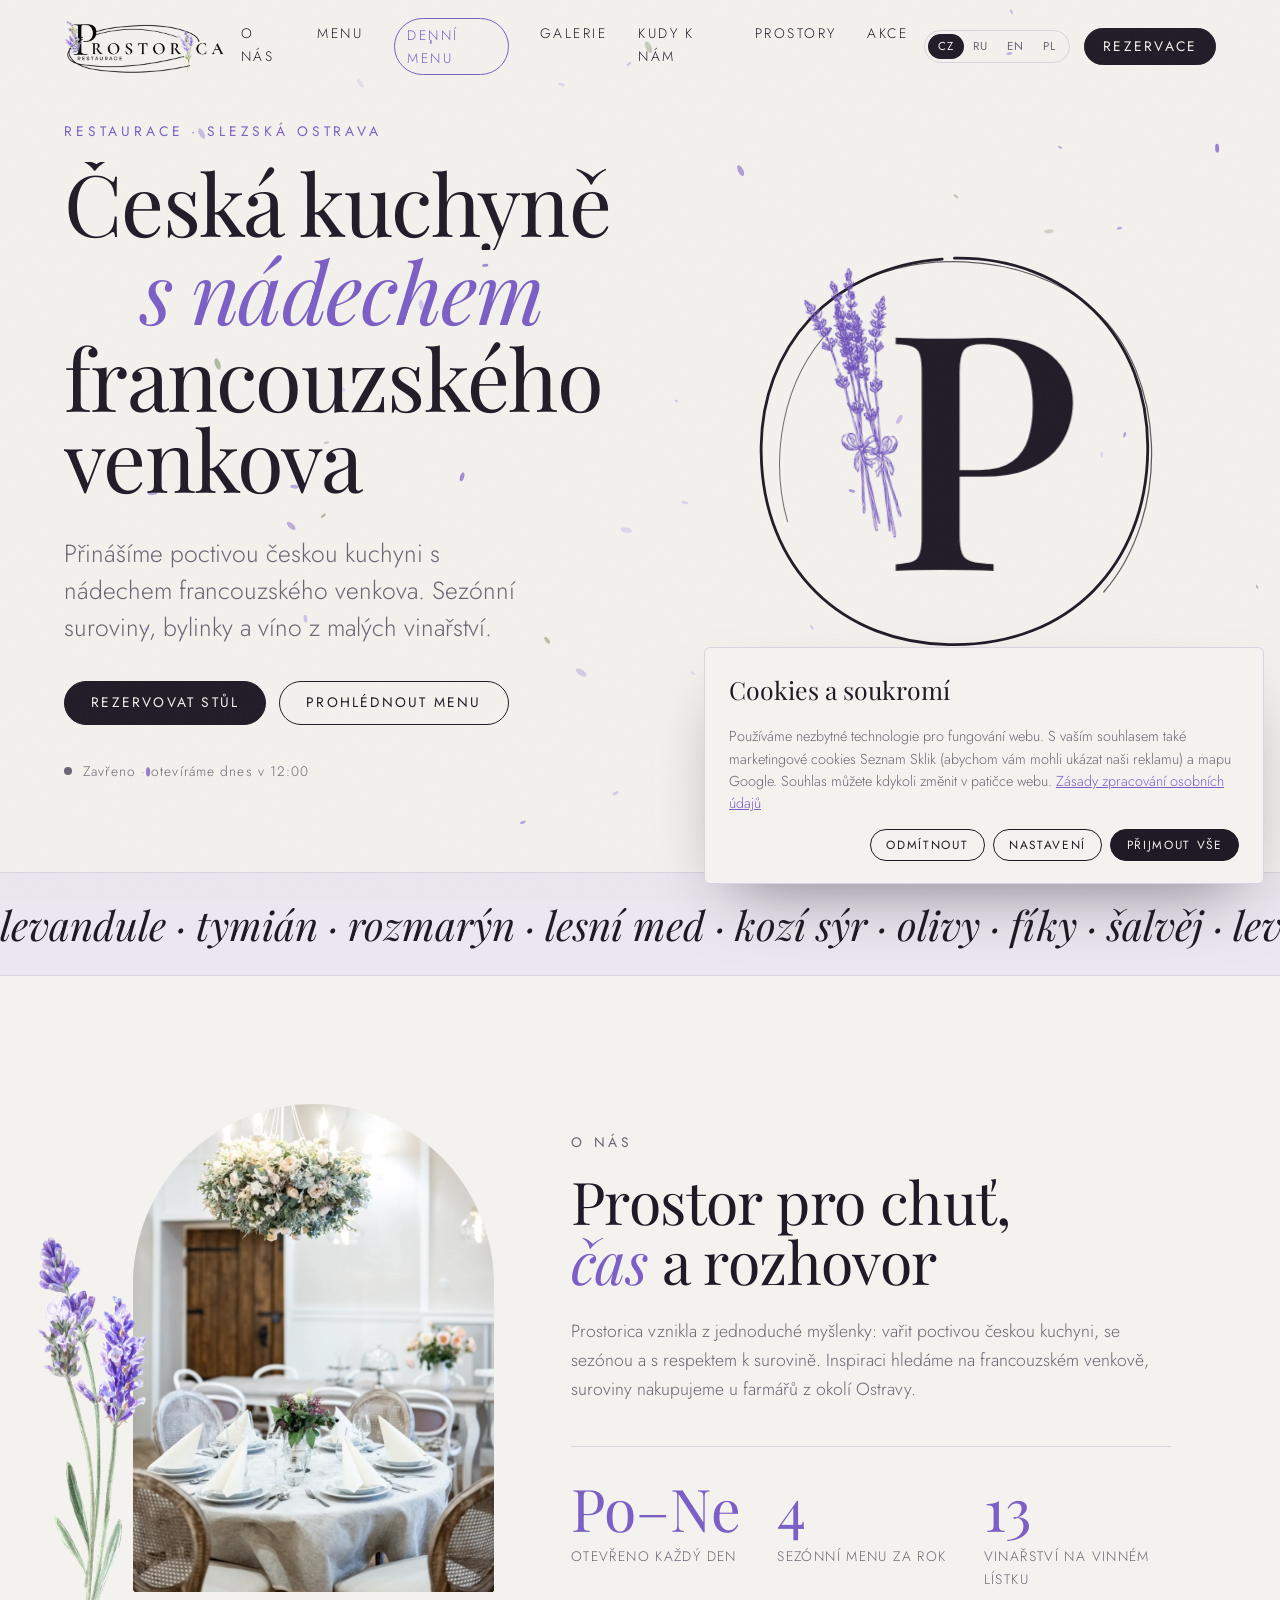
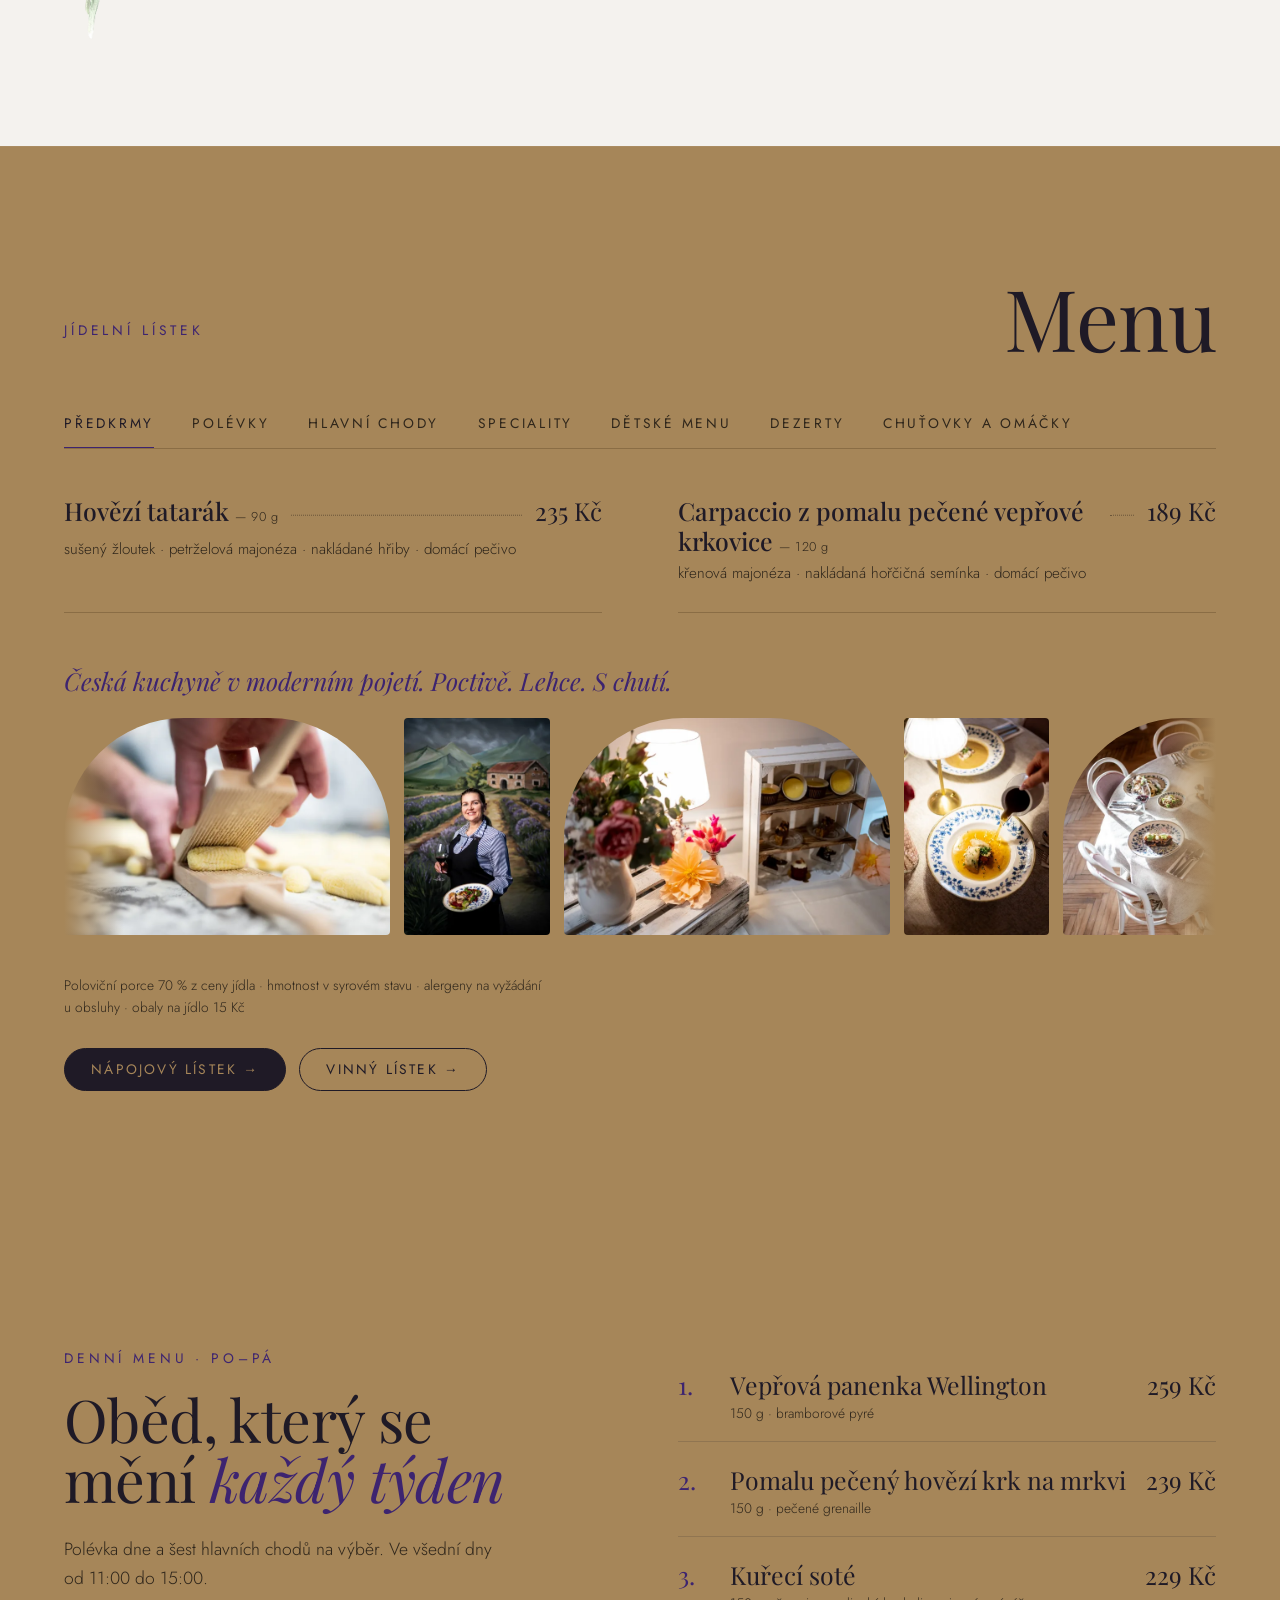
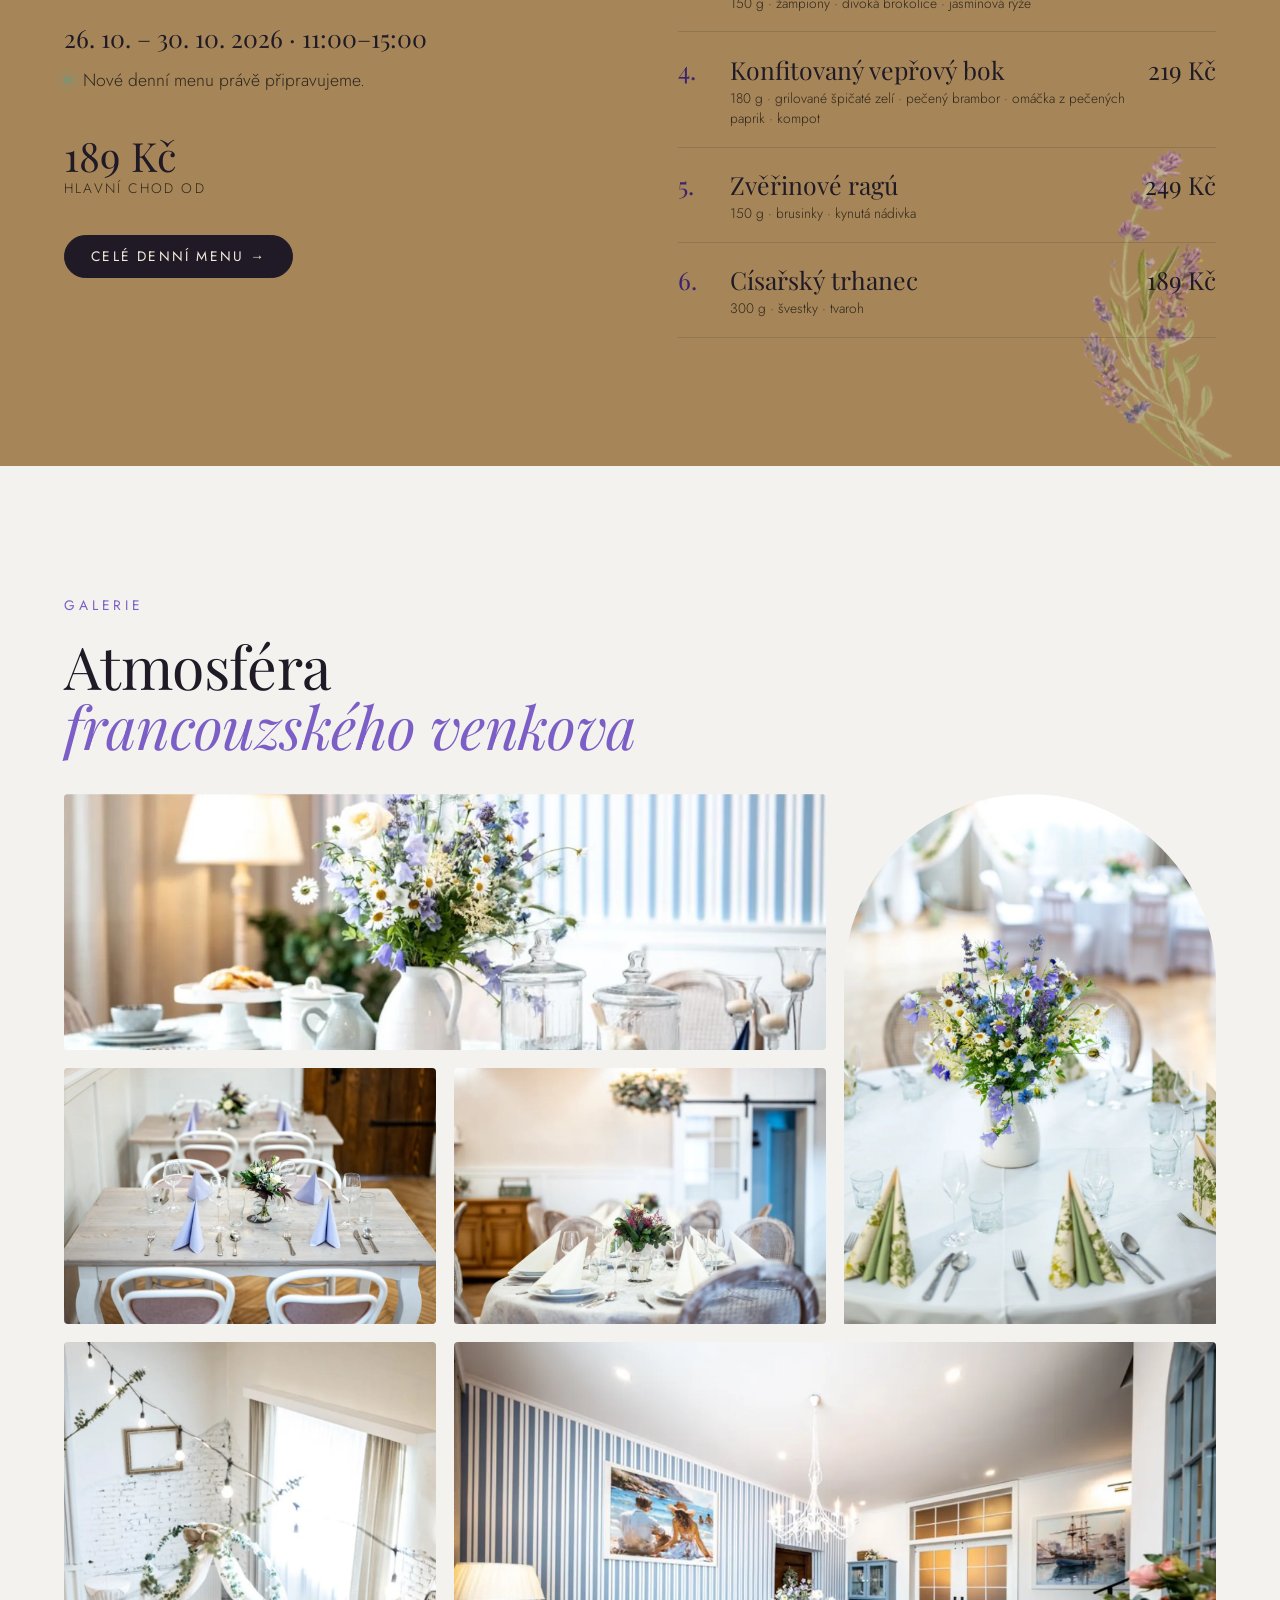
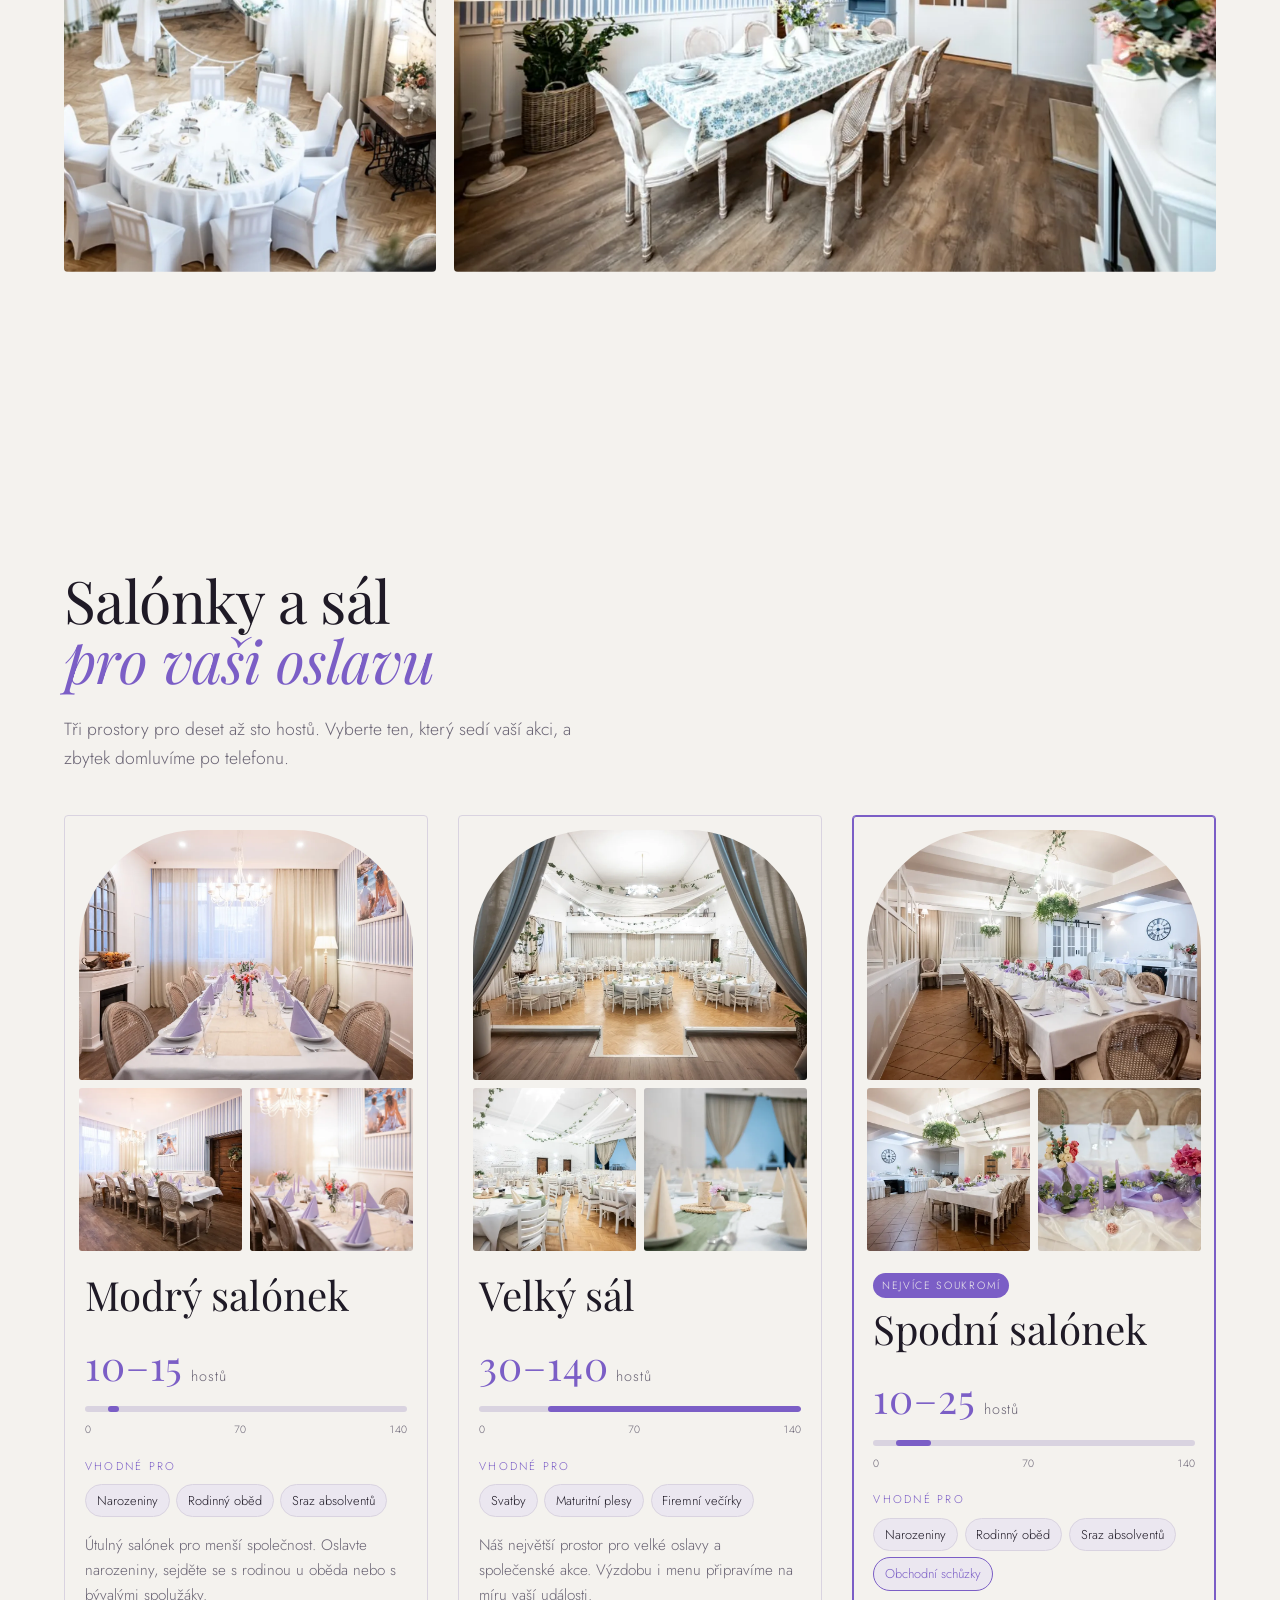
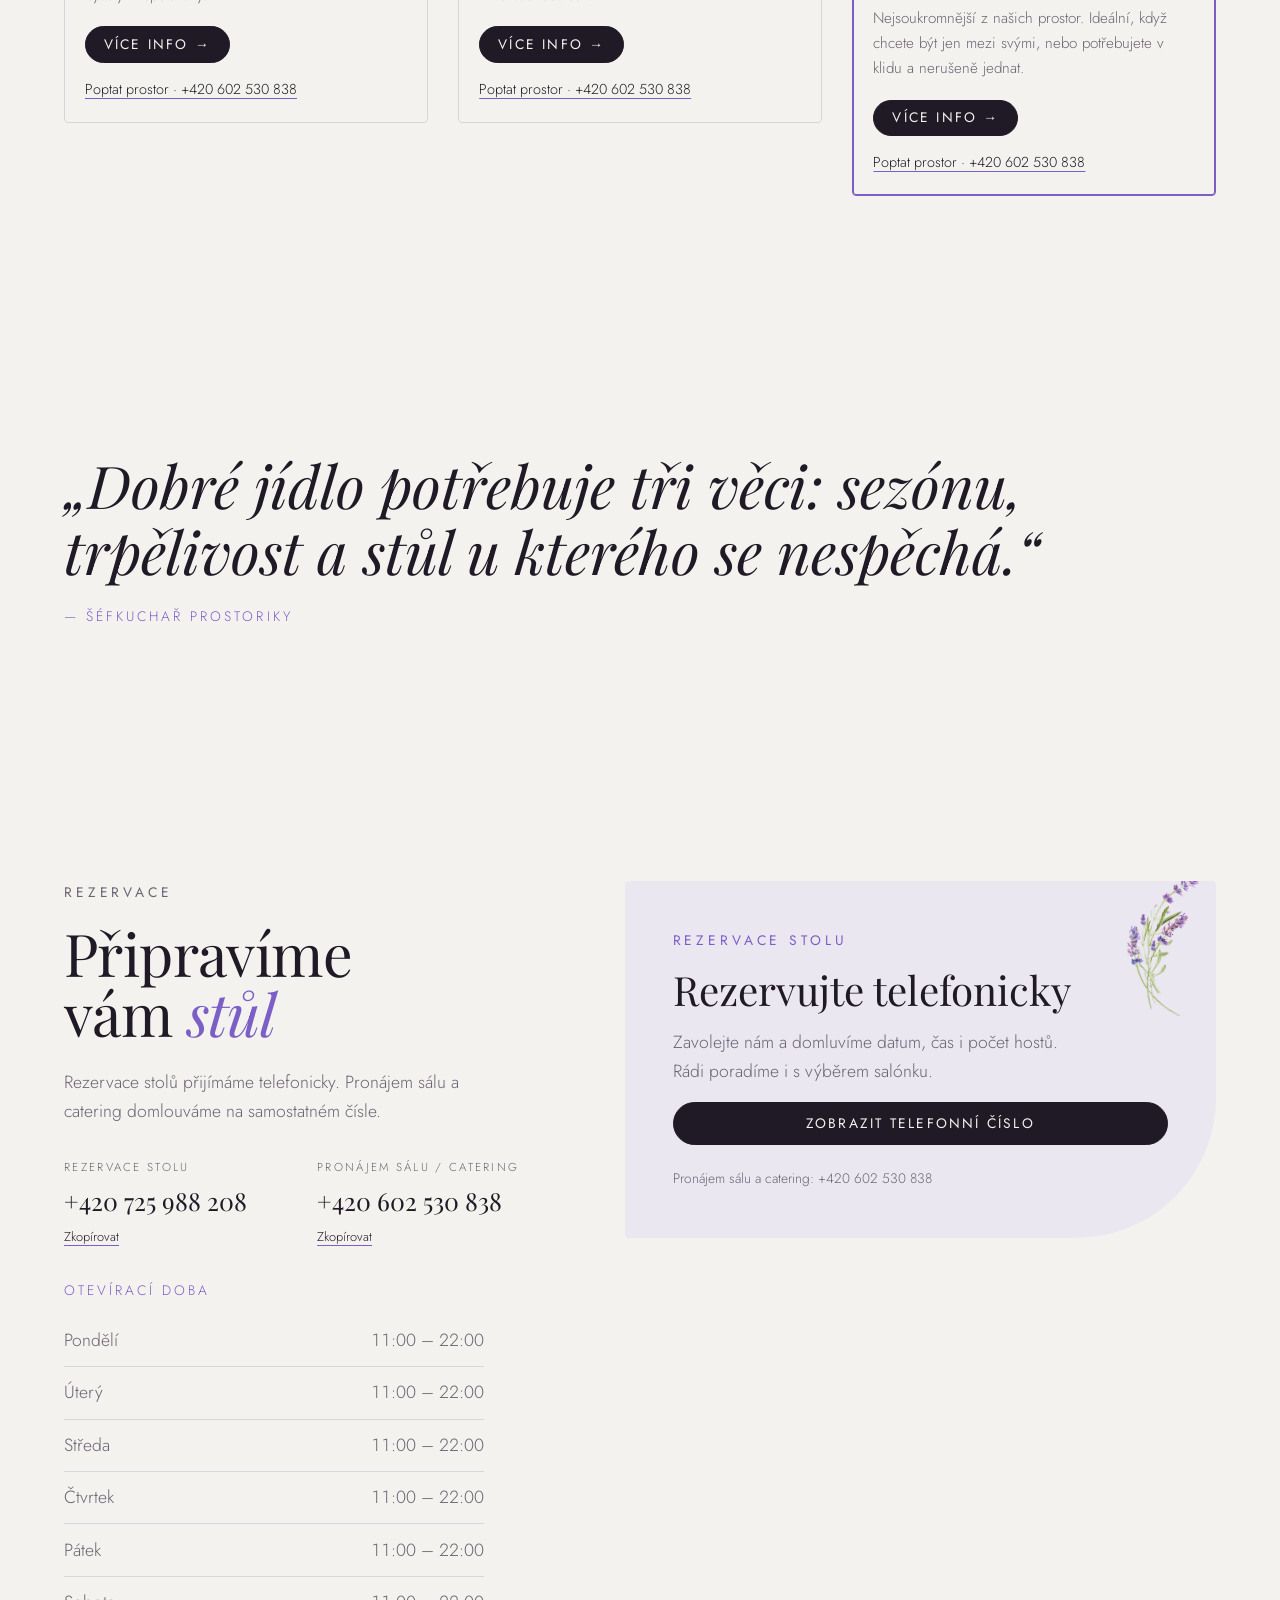
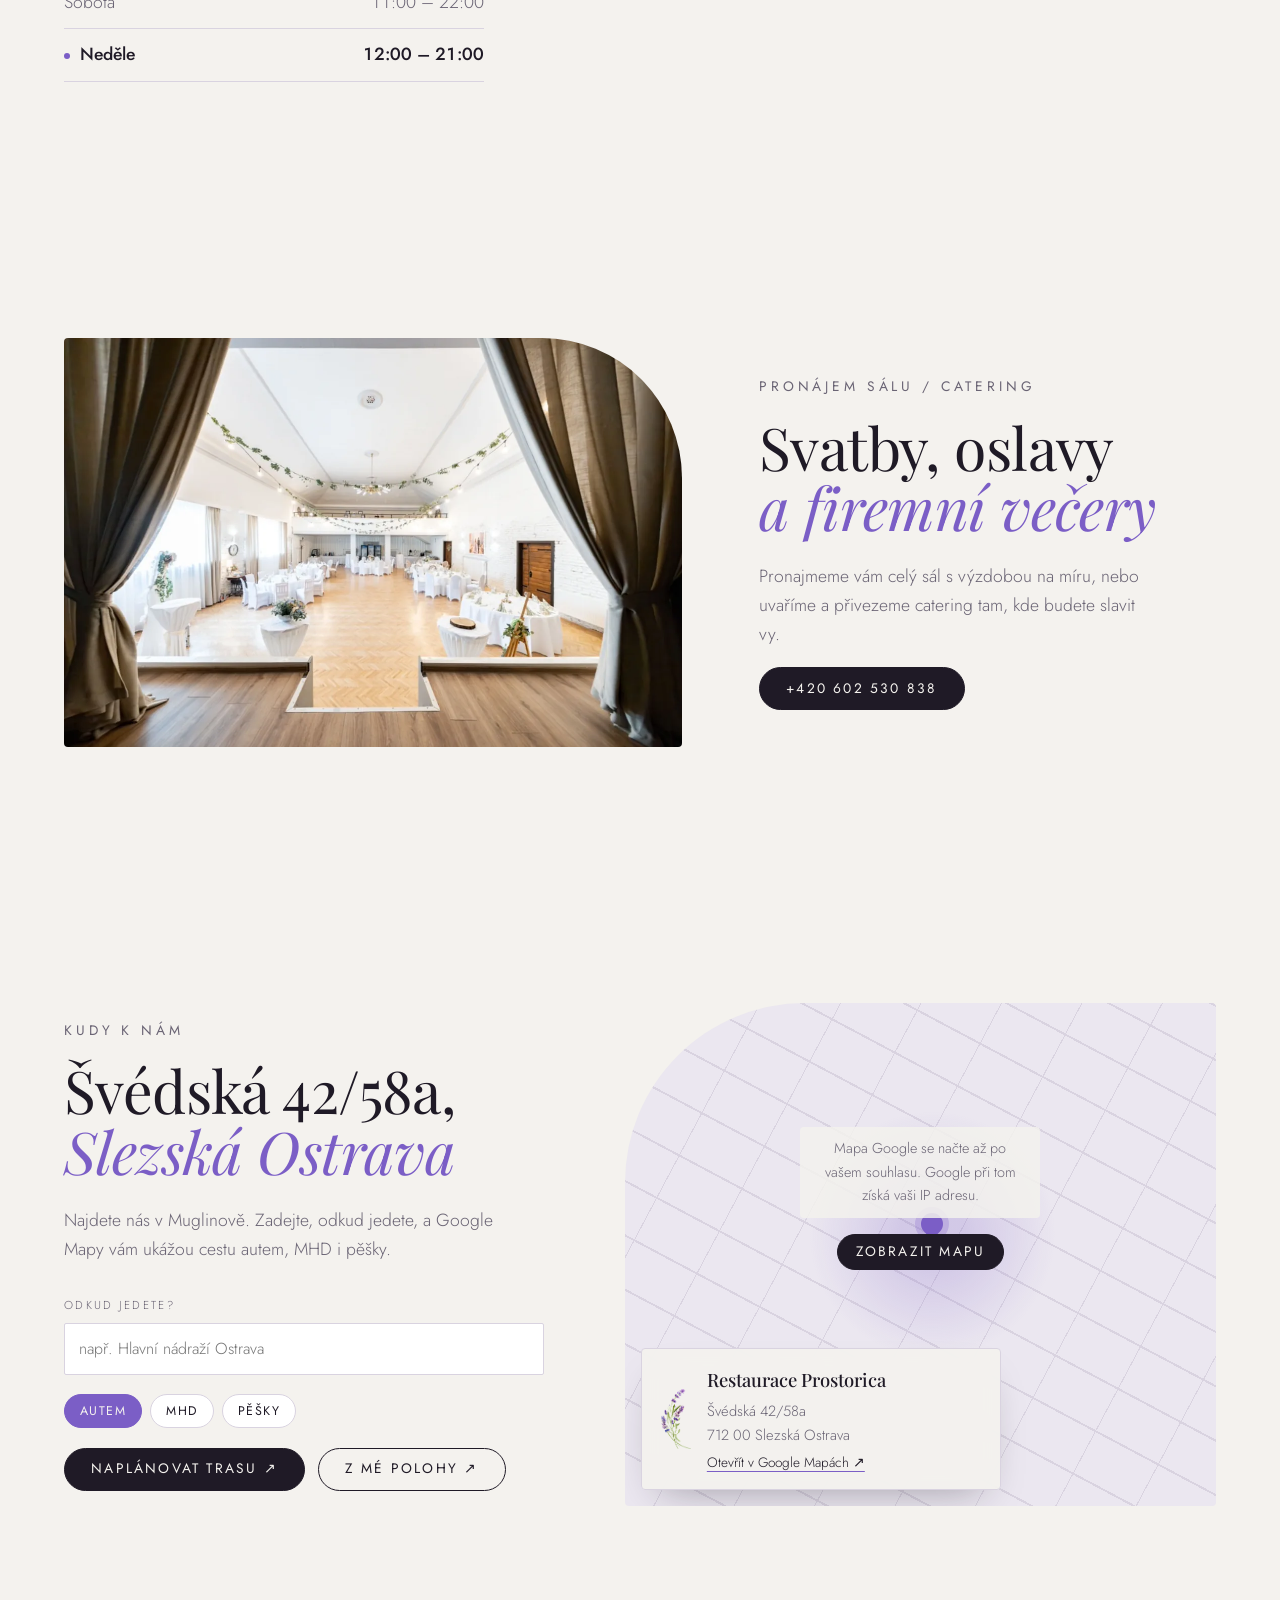
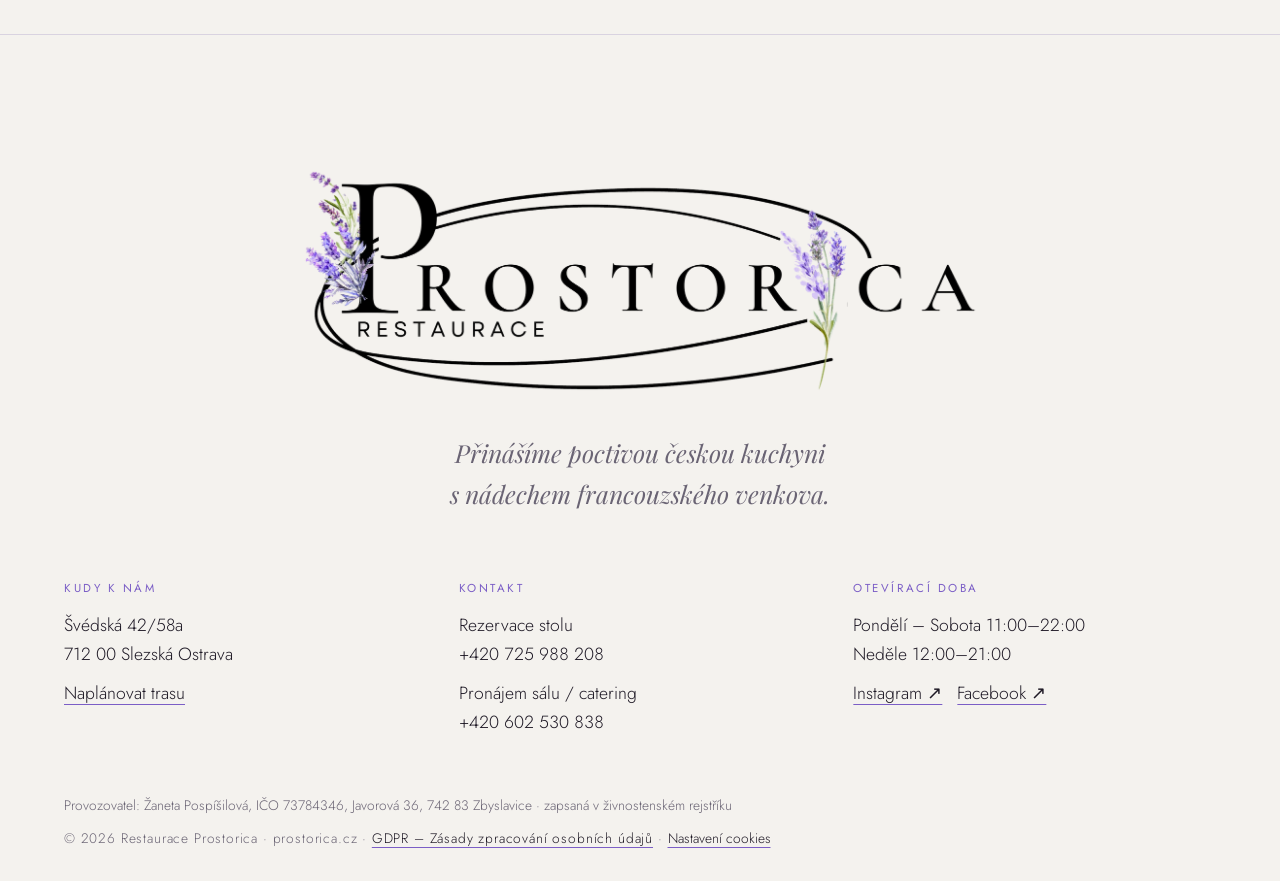
==== commit 0d0f4345: "Quote: wording fix Co-Authored-By: Claude Opus 5.5 <noreply@anthropic.com> Claude-Session: https://c" ====
--- a/index.html
+++ b/index.html
@@ -184,7 +184,7 @@
   <!-- QUOTE -->
   <section class="quote section">
     <blockquote class="reveal">
-      <p data-i18n="quote.text">„Dobré jídlo potřebuje tři věci: sezónu, trpělivost a stůl, u kterého se nikdo nespěchá.“</p>
+      <p data-i18n="quote.text">„Dobré jídlo potřebuje tři věci: sezónu, trpělivost a stůl u kterého se nespěchá.“</p>
       <footer data-i18n="quote.by">— šéfkuchař Prostoriky</footer>
     </blockquote>
   </section>
--- a/css/style.css
+++ b/css/style.css
@@ -173,9 +173,10 @@
 .ring__c { stroke-width: 1.2; stroke-dasharray: 260; stroke-dashoffset: 260; animation: draw 1.2s var(--ease) 1.3s forwards; opacity: .6; }
 .mark__p {
   position: absolute; left: 50%; top: 50%; transform: translate(-36%, -55%);
-  font-family: var(--display); font-weight: 500; font-size: clamp(11rem, 26vw, 24rem); line-height: 1;
+  font-family: var(--display); font-weight: 500; font-size: clamp(11rem, 26vw, 24rem); font-size: 63cqw; line-height: 1;
   animation: rise 1.4s var(--ease) .2s both;
 }
+.hero__mark { container-type: inline-size; }
 .hero__mark .ring { scale: .84; }
 .mark__p { z-index: 1; }
 /* line-drawn lavender (two sprigs tied with a bow), coloured with --mark-line through a mask */
@@ -185,8 +186,8 @@
   background: var(--mark-line); -webkit-mask: url(../assets/lavender-line.png) center / contain no-repeat; mask: url(../assets/lavender-line.png) center / contain no-repeat;
   transform-origin: 50% 100%; animation: bloom 1.8s var(--ease) .7s both, sway-tilt 8s ease-in-out 2.5s infinite alternate;
 }
-.mark__line--l { left: 34%; top: 17%; rotate: -40deg; }
-.mark__line--r { left: 38%; top: 19%; rotate: -27deg; transform: scaleX(-1); animation-name: bloom, sway-tilt-r; animation-delay: 1s, 2.9s; }
+.mark__line--l { left: 28%; top: 15%; transform: rotate(-13deg); }
+.mark__line--r { left: 32%; top: 16%; transform: rotate(-7deg) scaleX(-1); animation-name: bloom, sway-tilt-r; animation-delay: 1s, 2.9s; }
 
 /* load-in (hero only, short, ends visible) */
 .load { animation: up 1.1s var(--ease) var(--d, 0s) both; }
@@ -682,5 +683,7 @@
   --band: #A68659; --band-fg: #1f1a26; --band-muted: #2f261b; --band-accent: #3d2470;
   background: #A68659; color: #1f1a26; color-scheme: light;
 }
+/* the Menu section is a centred 1320px column: paint its colour edge to edge */
+#menu { box-shadow: 0 0 0 100vmax #A68659; clip-path: inset(0 -100vmax); }
 #denni-menu .btn--light { --bg: #1f1a26; --fg: #f3ead9; border-color: #1f1a26; }
 #denni-menu .tasting__sprig { opacity: .45; }
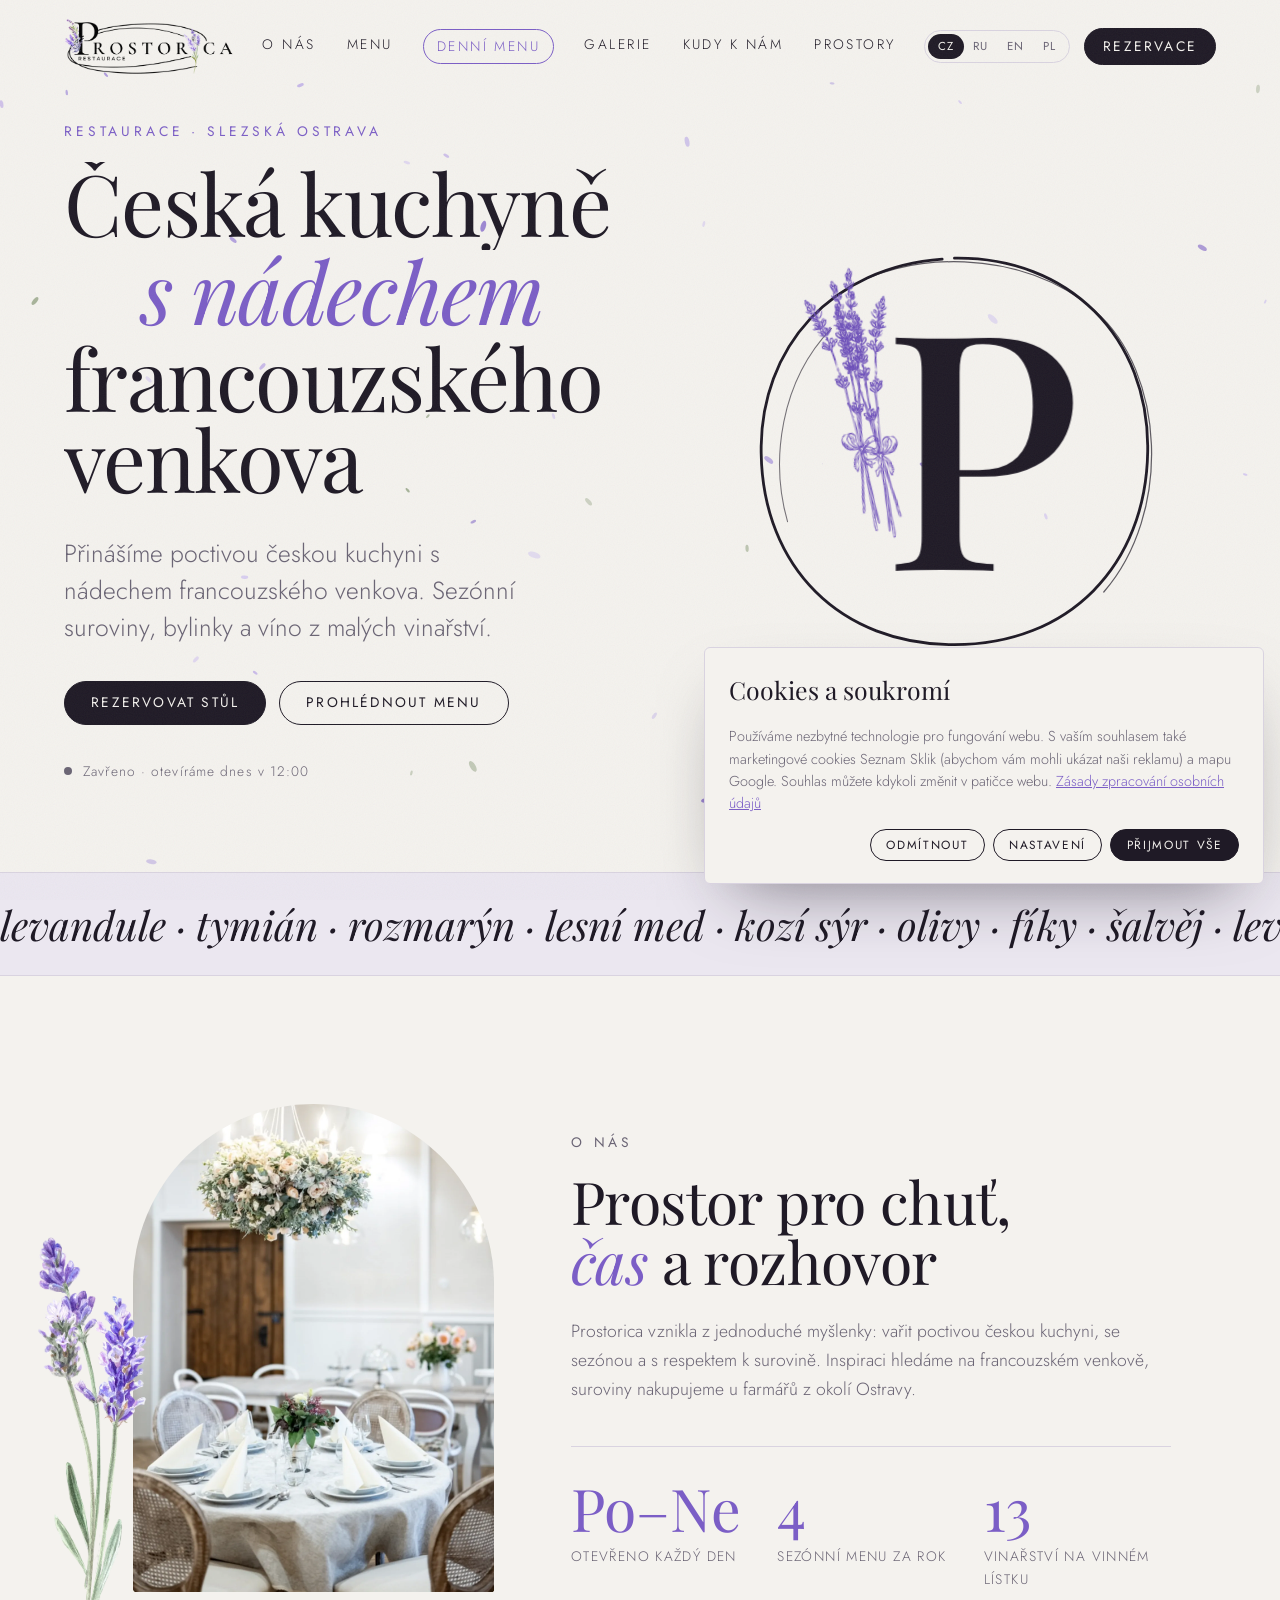
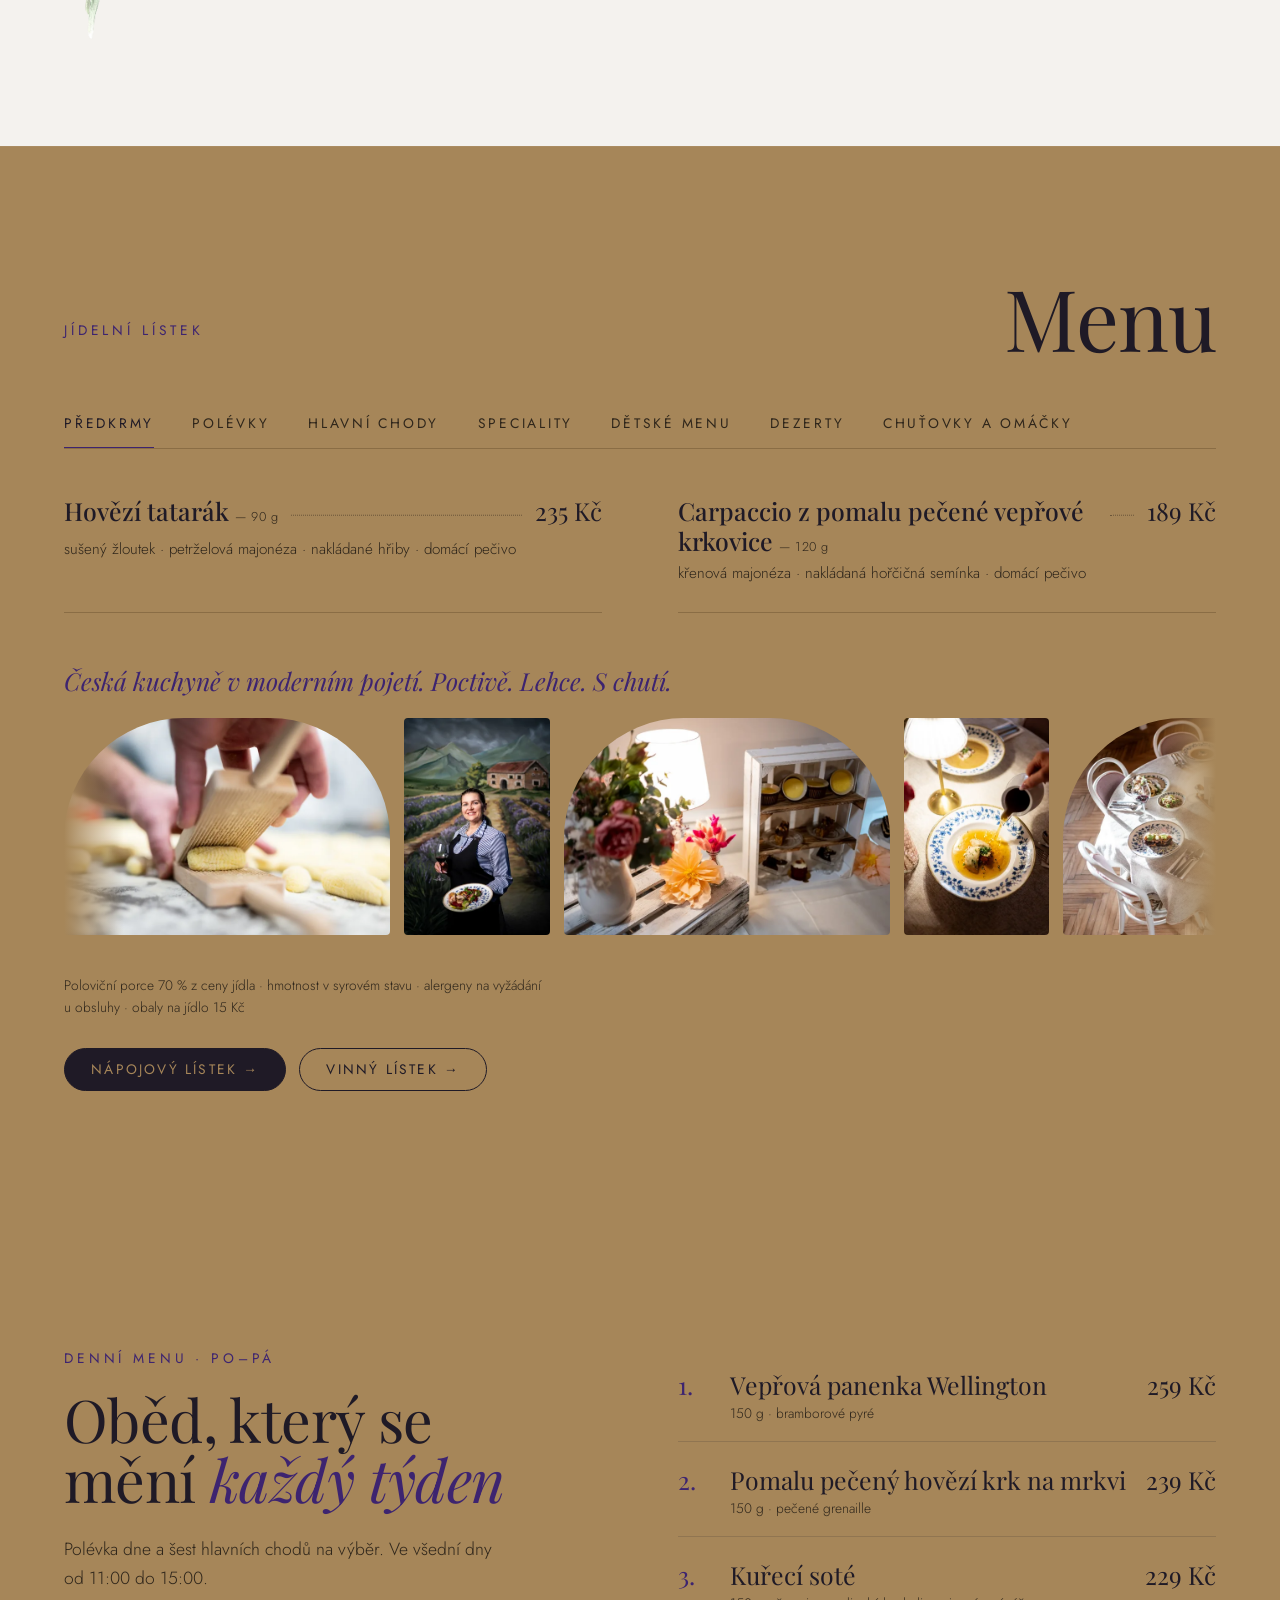
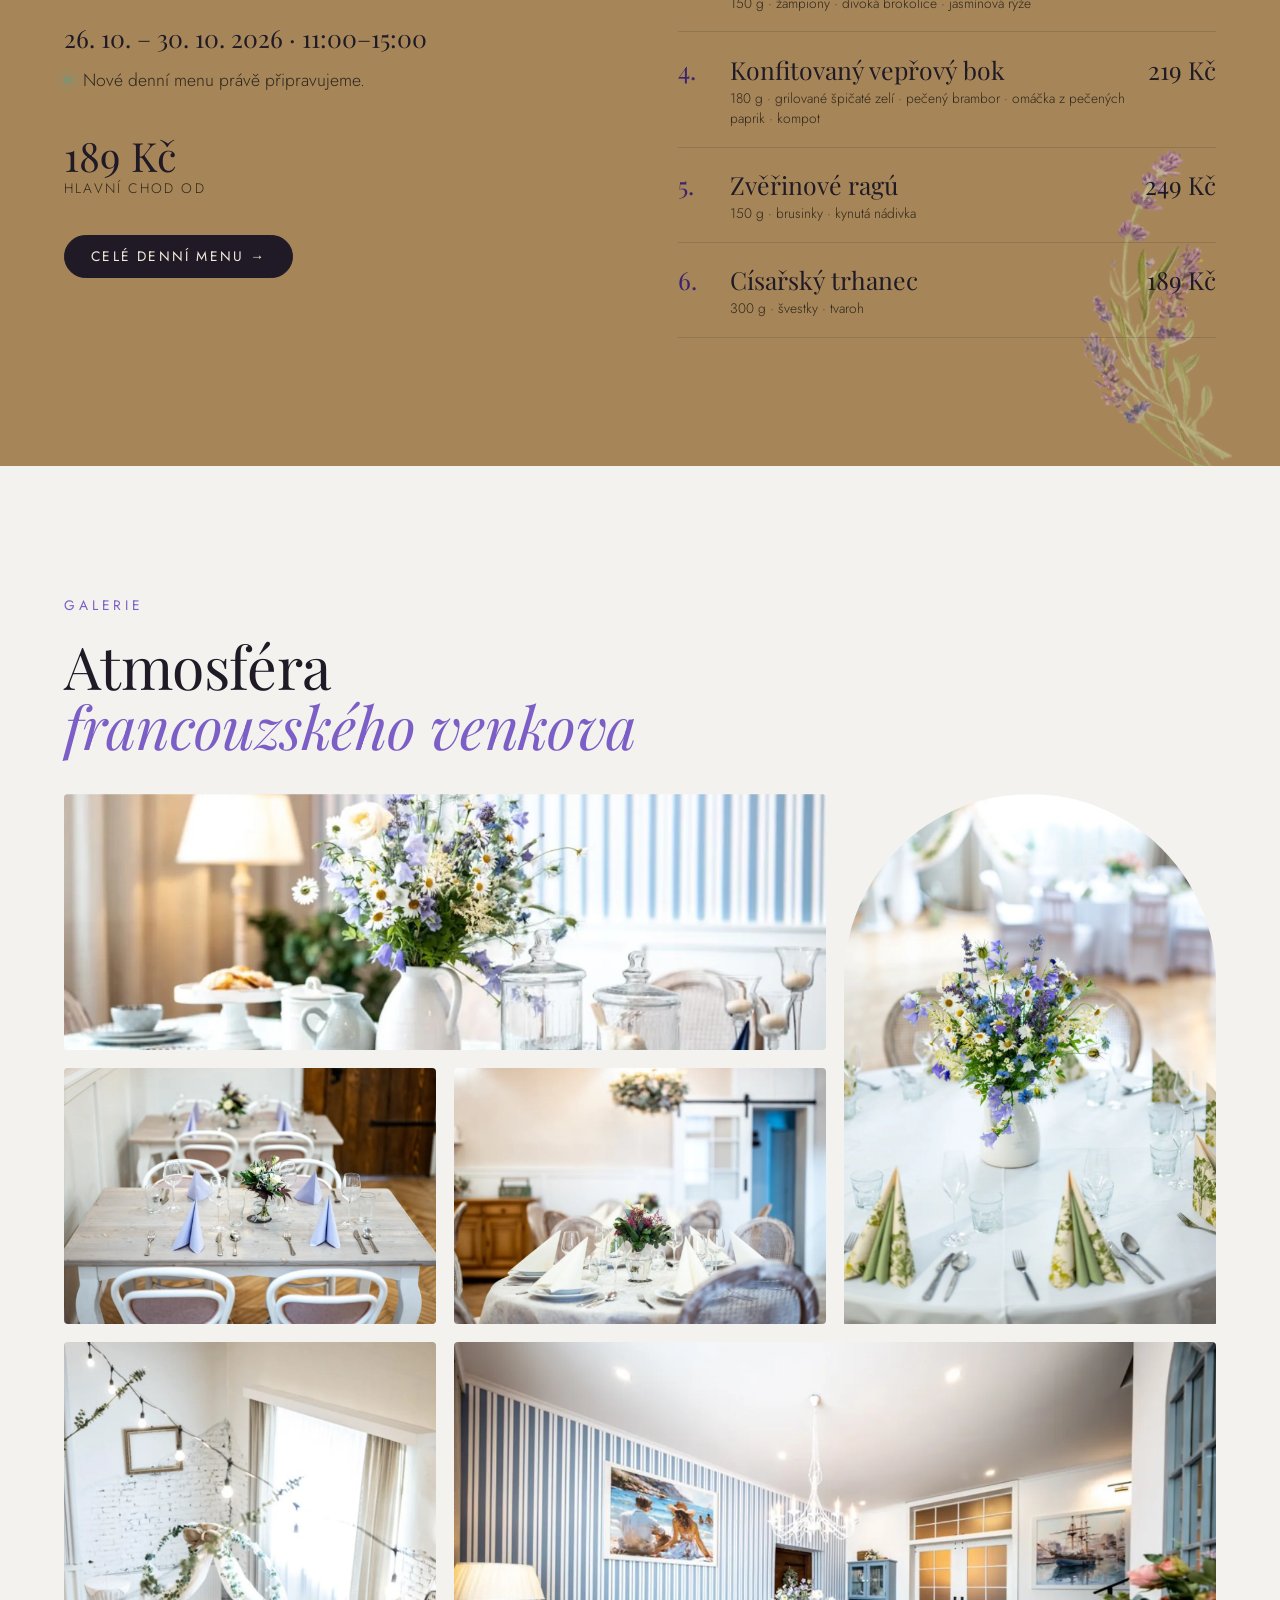
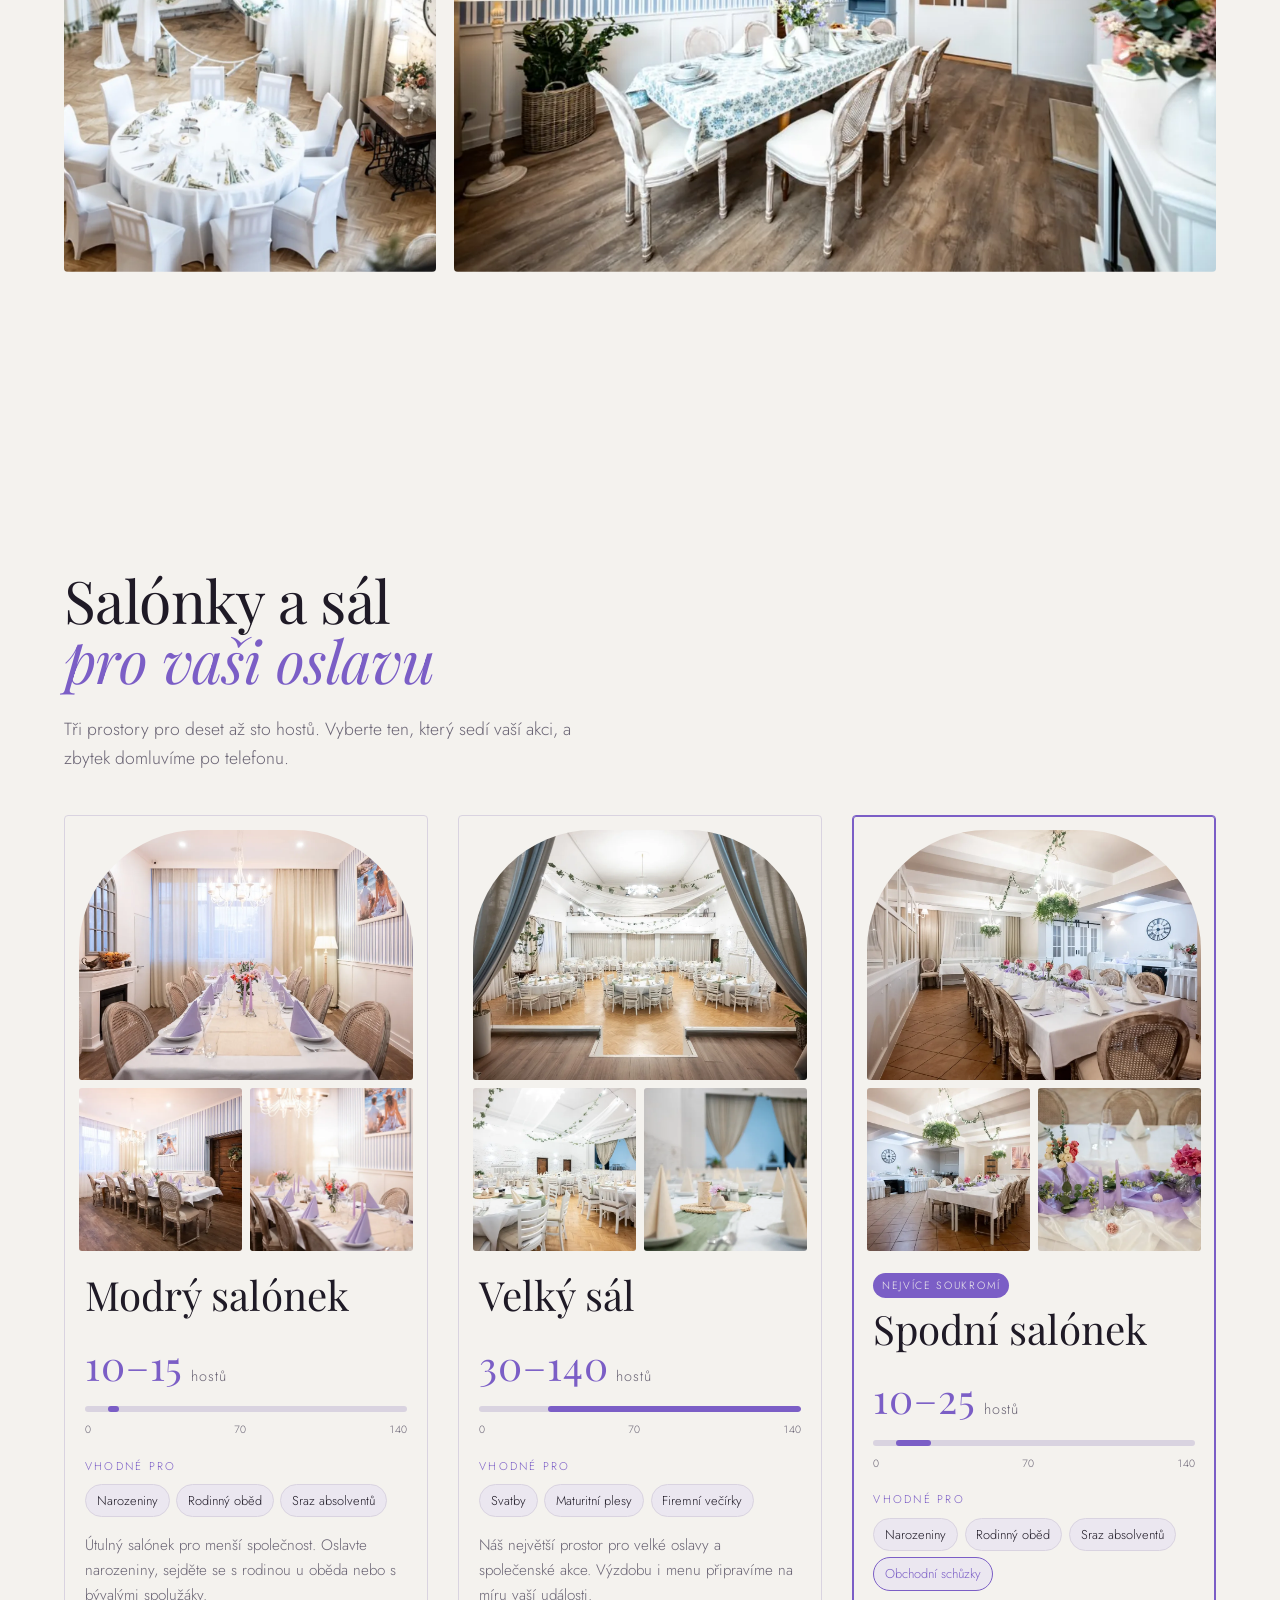
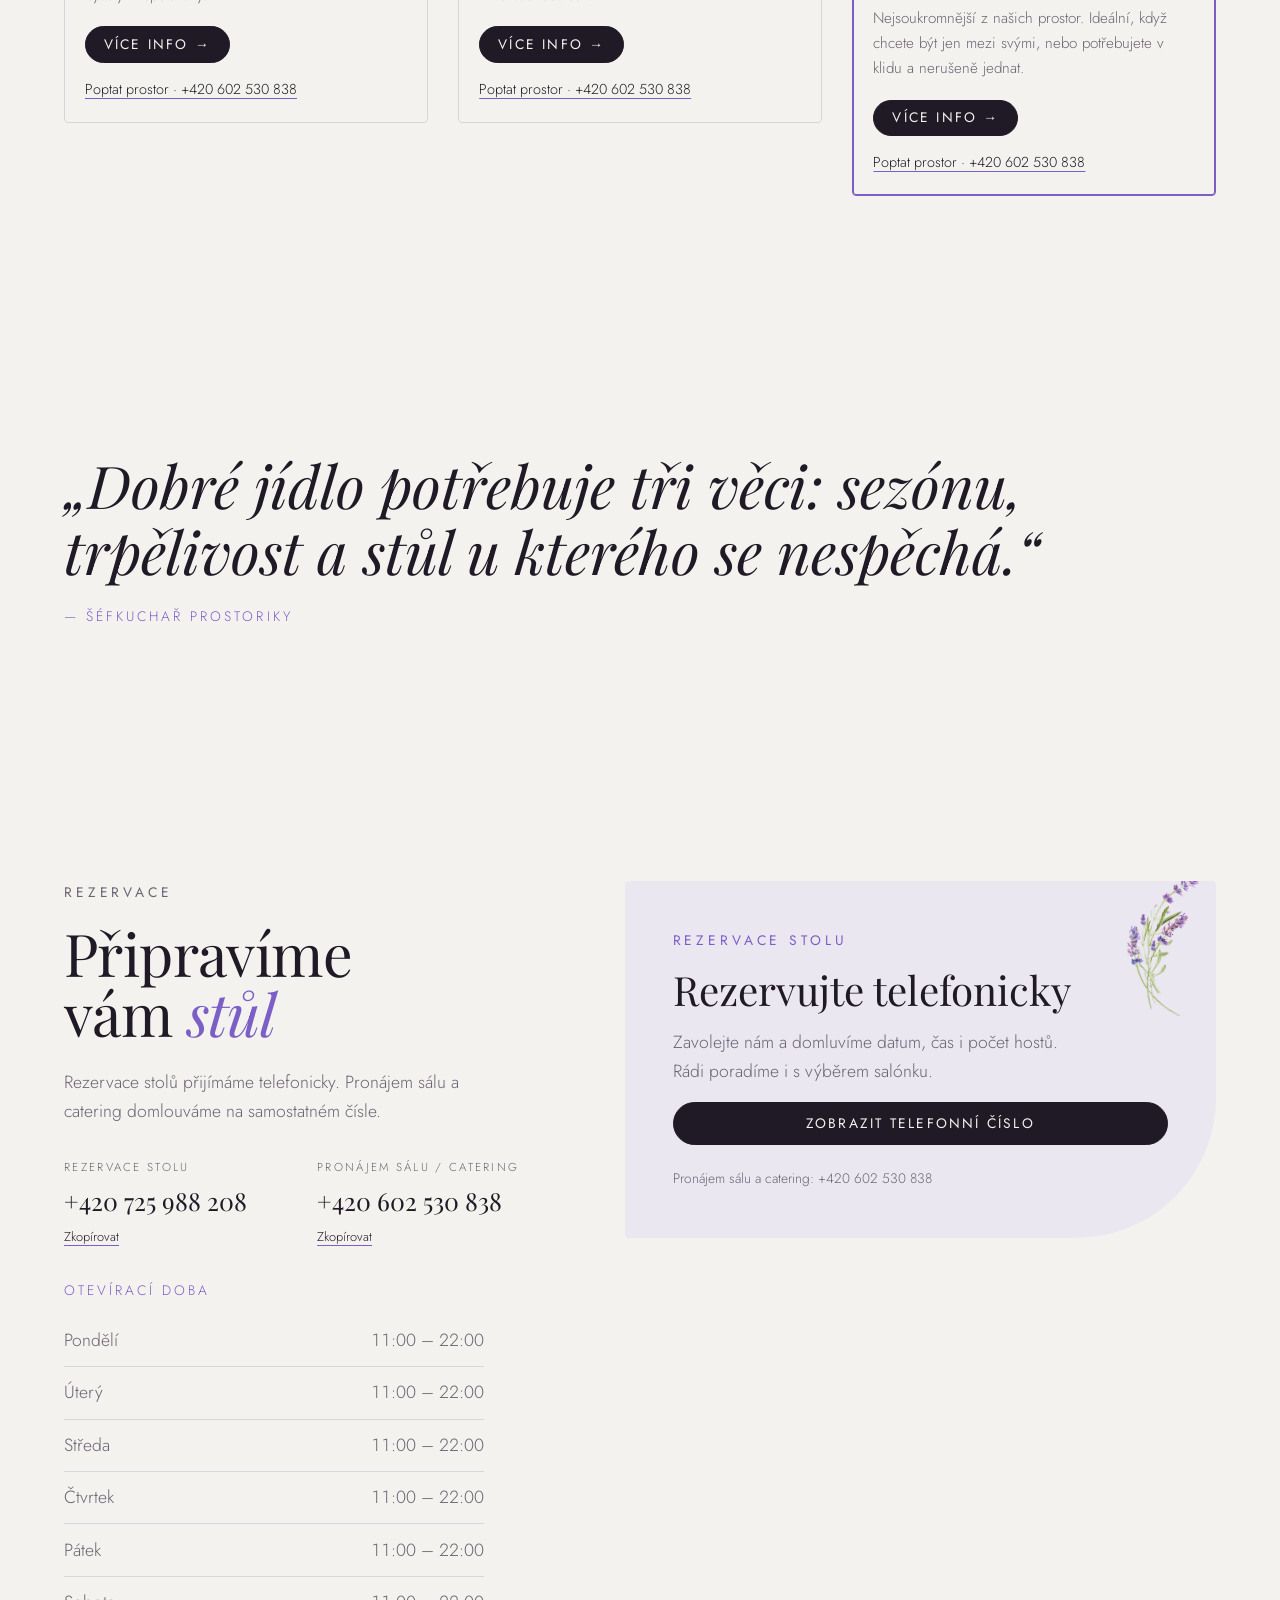
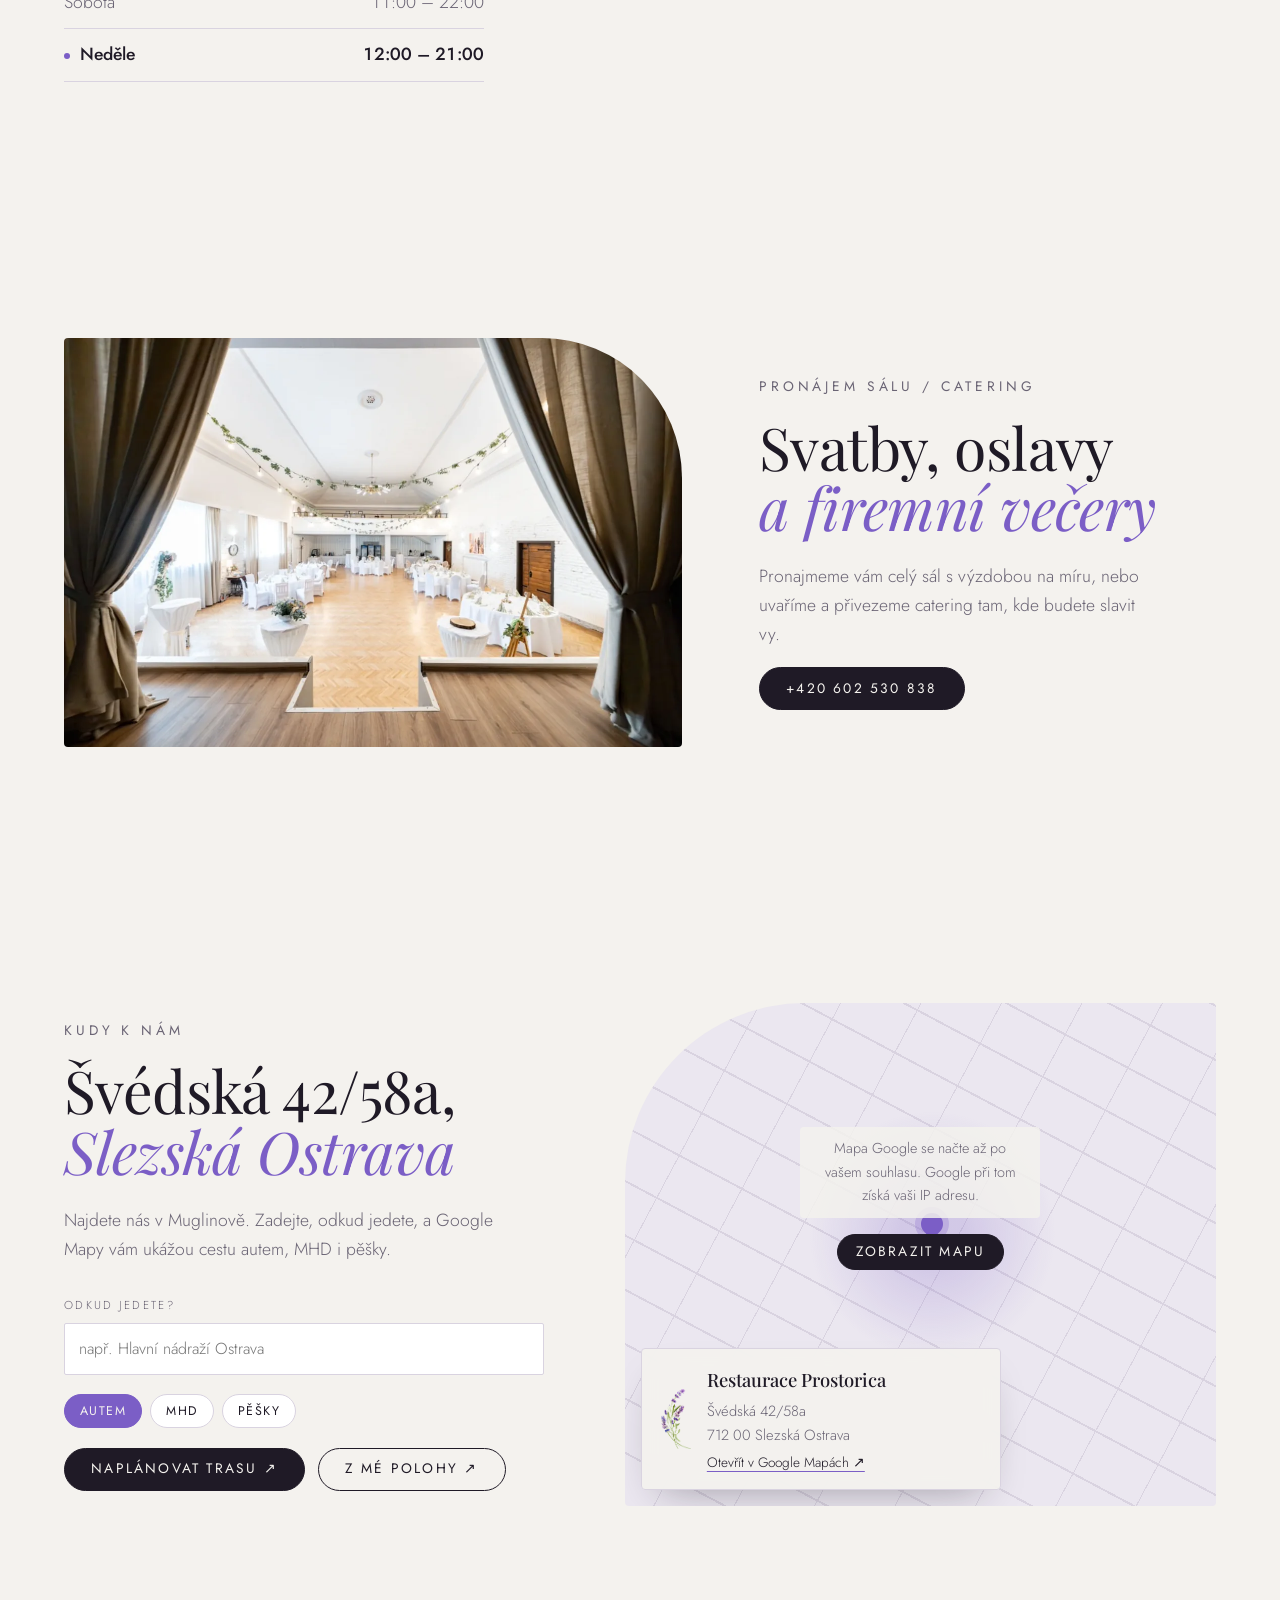
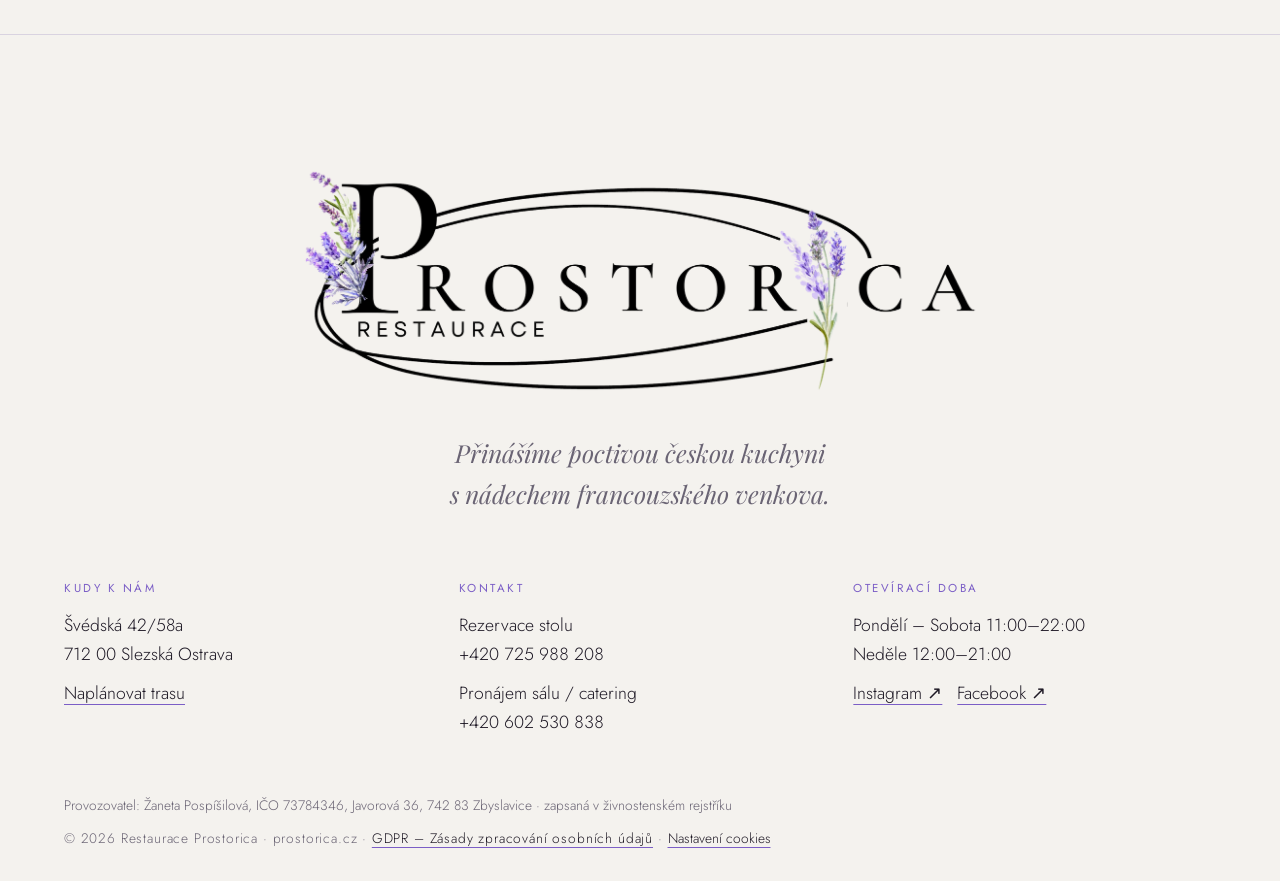
==== commit 6a20f5f1: "Hide the Akce page: remove it from the menu and the room pages, add noindex (still reachable by dire" ====
--- a/index.html
+++ b/index.html
@@ -23,7 +23,6 @@
     <a href="#galerie" data-i18n="nav.gallery">Galerie</a>
     <a href="#kudy" data-i18n="nav.where">Kudy k nám</a>
     <a href="#prostory" data-i18n="nav.rooms">Prostory</a>
-    <a href="akce.html" data-i18n="nav.events">Akce</a>
   </nav>
   <div class="nav__tools">
     <div class="lang" role="group" aria-label="Jazyk">
